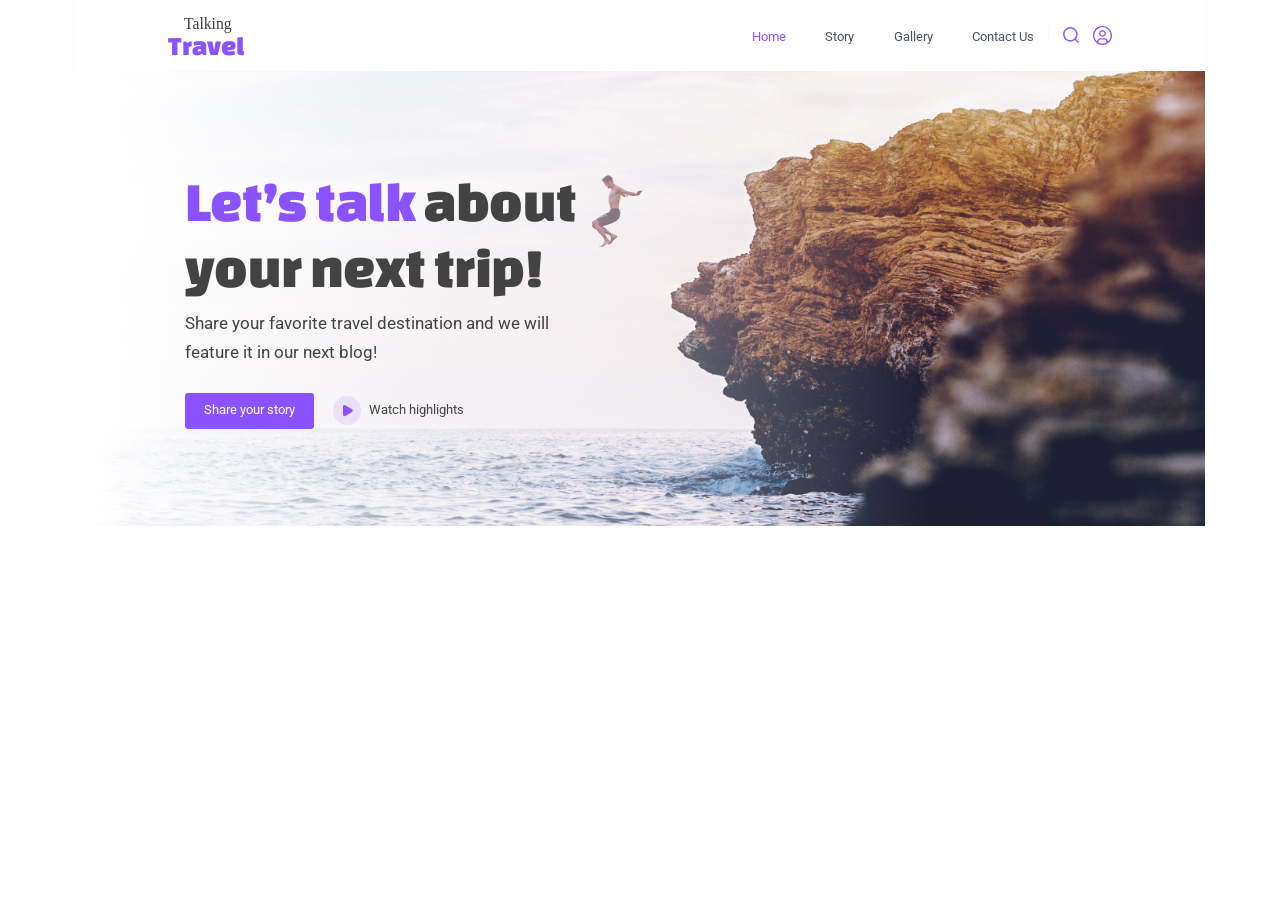
==== index.html @ 8ea0ce37 "Реализована секция hero" ====
<!doctype html>
<html lang="en">
  <head>
    <meta charset="UTF-8">
    <meta name="viewport" content="width=device-width, initial-scale=1.0">
    <title>Talking Travel</title>
    <link rel="stylesheet" href="css/style.css">
  </head>
  <body>
    <header class="site-header">
      <div class="site-header__inner">
        <a class="logo" href="index.html" aria-label="Talking Travel home">
          <span class="logo__script">Talking</span>
          <span class="logo__travel">Travel</span>
        </a>

        <div class="header-menu">
          <nav class="main-nav" aria-label="Main navigation">
            <ul class="main-nav__list">
              <li><a class="main-nav__link main-nav__link--active" href="index.html">Home</a></li>
              <li><a class="main-nav__link" href="#story">Story</a></li>
              <li><a class="main-nav__link" href="#gallery">Gallery</a></li>
              <li><a class="main-nav__link" href="#contact">Contact Us</a></li>
            </ul>
          </nav>

          <button class="menu-button" type="button" aria-label="Open navigation menu">
            <img src="assets/icons/hamburger.svg" alt="">
          </button>

          <span class="header-menu__divider" aria-hidden="true">
            <img src="assets/icons/divider.svg" alt="">
          </span>

          <button class="icon-button" type="button" aria-label="Search">
            <img src="assets/icons/search.svg" alt="">
          </button>

          <button class="icon-button icon-button--profile" type="button" aria-label="Open profile">
            <img src="assets/icons/profile.svg" alt="">
          </button>
        </div>
      </div>
    </header>

    <main>
      <section class="hero" aria-labelledby="hero-title">
        <div class="hero__background" aria-hidden="true">
          <img src="assets/hero-background.png" alt="">
        </div>

        <div class="hero__content">
          <div class="hero__texts">
            <h1 class="hero__title" id="hero-title">
              <span class="hero__title-accent">Let’s talk</span> about your next trip!
            </h1>
            <p class="hero__description">Share your favorite travel destination and we will feature it in our next blog!</p>
          </div>

          <div class="hero__actions">
            <a class="hero__primary-button" href="#story">Share your story</a>
            <a class="hero__video-link" href="#highlights">
              <span class="hero__play-icon">
                <img src="assets/icons/play.svg" alt="">
              </span>
              <span>Watch highlights</span>
            </a>
          </div>
        </div>
      </section>
    </main>
  </body>
</html>
---- css/style.css ----
@import url('https://fonts.googleapis.com/css2?family=Changa+One&family=Roboto:wght@400&display=swap');

* {
  box-sizing: border-box;
}

html {
  scroll-behavior: smooth;
}

body {
  min-width: 320px;
  margin: 0;
  color: #495367;
  background: #ffffff;
  font-family: 'Roboto', Arial, sans-serif;
}

button,
a {
  color: inherit;
}

button {
  padding: 0;
  border: 0;
  font: inherit;
  background: transparent;
  cursor: pointer;
}

.site-header {
  width: min(100%, 1130.5px);
  min-height: 70.66px;
  margin: 0 auto;
  padding: 10.3px 93.42px;
  background: #ffffff;
  box-shadow: 0 3.14px 6.28px rgba(0, 0, 0, 0.04);
}

.site-header__inner {
  display: flex;
  align-items: center;
  justify-content: space-between;
  width: 100%;
  min-height: 50.05px;
}

.logo {
  display: inline-flex;
  flex-direction: column;
  flex: 0 0 76.15px;
  width: 76.15px;
  height: 50.05px;
  color: #3e3e3e;
  text-align: center;
  text-decoration: none;
}

.logo__script {
  margin-left: 3.14px;
  font-family: 'Black Signature PERSONAL USE ONLY', 'Brush Script MT', cursive;
  font-size: 15.7px;
  line-height: 28.26px;
}

.logo__travel {
  margin-top: -6.48px;
  color: #8a53ff;
  font-family: 'Changa One', Arial, sans-serif;
  font-size: 26.69px;
  line-height: 28.26px;
}

.header-menu {
  display: flex;
  align-items: center;
  gap: 14.13px;
}

.main-nav__list {
  display: flex;
  align-items: center;
  justify-content: space-between;
  width: 281.84px;
  margin: 0;
  padding: 0;
  list-style: none;
}

.main-nav__link {
  color: #495367;
  font-size: 12.56px;
  line-height: 14.92px;
  text-decoration: none;
  transition: color 180ms ease;
}

.main-nav__link:hover,
.main-nav__link:focus-visible,
.main-nav__link--active {
  color: #8a53ff;
}

.header-menu__divider {
  display: inline-flex;
  align-items: center;
  justify-content: center;
  width: 1px;
  height: 18.53px;
}

.header-menu__divider img {
  display: block;
  width: 18.53px;
  height: 0.79px;
  transform: rotate(90deg);
}

.icon-button,
.menu-button {
  display: inline-flex;
  align-items: center;
  justify-content: center;
  flex: 0 0 auto;
}

.icon-button {
  width: 15.7px;
  height: 18.84px;
}

.icon-button img {
  display: block;
  width: 15.7px;
  height: 15.7px;
}

.icon-button--profile {
  width: 18.84px;
}

.icon-button--profile img {
  width: 18.84px;
  height: 18.84px;
}

.menu-button {
  display: none;
  width: 36.11px;
  height: 36.11px;
  border-radius: 3.14px;
}

.menu-button img {
  display: block;
  width: 15.56px;
  height: 9.42px;
}

.hero {
  position: relative;
  width: min(100%, 1130.5px);
  min-height: 455.34px;
  margin: 0 auto;
  overflow: hidden;
  color: #434343;
}

.hero__background {
  position: absolute;
  inset: 0;
}

.hero__background img {
  display: block;
  width: 100%;
  height: 100%;
  object-fit: cover;
}

.hero::after {
  position: absolute;
  inset: 0;
  z-index: 1;
  background: linear-gradient(90deg, #ffffff 0.916%, rgba(255, 255, 255, 0) 75.601%);
  content: '';
  pointer-events: none;
}

.hero__content {
  position: relative;
  z-index: 2;
  display: flex;
  flex-direction: column;
  justify-content: center;
  gap: 26.69px;
  width: 100%;
  min-height: 455.34px;
  max-width: 600.58px;
  padding: 31.4px 94.21px 31.4px 109.91px;
}

.hero__texts {
  display: flex;
  flex-direction: column;
  gap: 9.42px;
  width: 396.46px;
  max-width: 100%;
}

.hero__title {
  margin: 0;
  color: #434343;
  font-family: 'Changa One', Arial, sans-serif;
  font-size: 57.31px;
  font-weight: 400;
  line-height: 65.95px;
  letter-spacing: -0.57px;
}

.hero__title-accent {
  color: #8a53ff;
}

.hero__description {
  margin: 0;
  font-family: 'Roboto', Arial, sans-serif;
  font-size: 17.27px;
  line-height: 28.26px;
}

.hero__actions {
  display: flex;
  align-items: center;
  gap: 18.84px;
}

.hero__primary-button {
  display: inline-flex;
  align-items: center;
  justify-content: center;
  width: 129.67px;
  height: 36.11px;
  border-radius: 3.14px;
  color: #ffffff;
  background: #8a53ff;
  font-size: 12.56px;
  line-height: 14.92px;
  text-decoration: none;
  transition: background-color 180ms ease;
}

.hero__primary-button:hover,
.hero__primary-button:focus-visible {
  background: #7442e8;
}

.hero__video-link {
  display: inline-flex;
  align-items: center;
  gap: 7.85px;
  color: #434343;
  font-size: 12.56px;
  line-height: 28.26px;
  text-decoration: none;
  white-space: nowrap;
}

.hero__play-icon {
  display: inline-flex;
  align-items: center;
  justify-content: center;
  width: 28.26px;
  height: 28.26px;
  flex: 0 0 auto;
}

.hero__play-icon img {
  display: block;
  width: 28.26px;
  height: 28.26px;
}

@media (max-width: 768px) {
  .hero {
    min-height: 500px;
  }

  .hero__content {
    min-height: 500px;
    max-width: none;
    padding: 48px 20px;
  }

  .hero__texts {
    width: 100%;
  }

  .hero__title {
    font-size: 44px;
    line-height: 50px;
  }

  .hero__description {
    max-width: 440px;
    font-size: 16px;
    line-height: 24px;
  }

  .hero__background img {
    object-position: 64% center;
  }
}

@media (max-width: 360px) {
  .hero__content {
    padding-right: 16px;
    padding-left: 16px;
  }

  .hero__title {
    font-size: 40px;
    line-height: 46px;
  }

  .hero__actions {
    gap: 12px;
  }

  .hero__video-link {
    gap: 6px;
  }
}

@media (max-width: 768px) {
  .site-header {
    padding-right: 20px;
    padding-left: 20px;
  }

  .main-nav {
    display: none;
  }

  .menu-button {
    display: inline-flex;
  }
}

@media (max-width: 360px) {
  .site-header {
    padding-right: 16px;
    padding-left: 16px;
  }
}
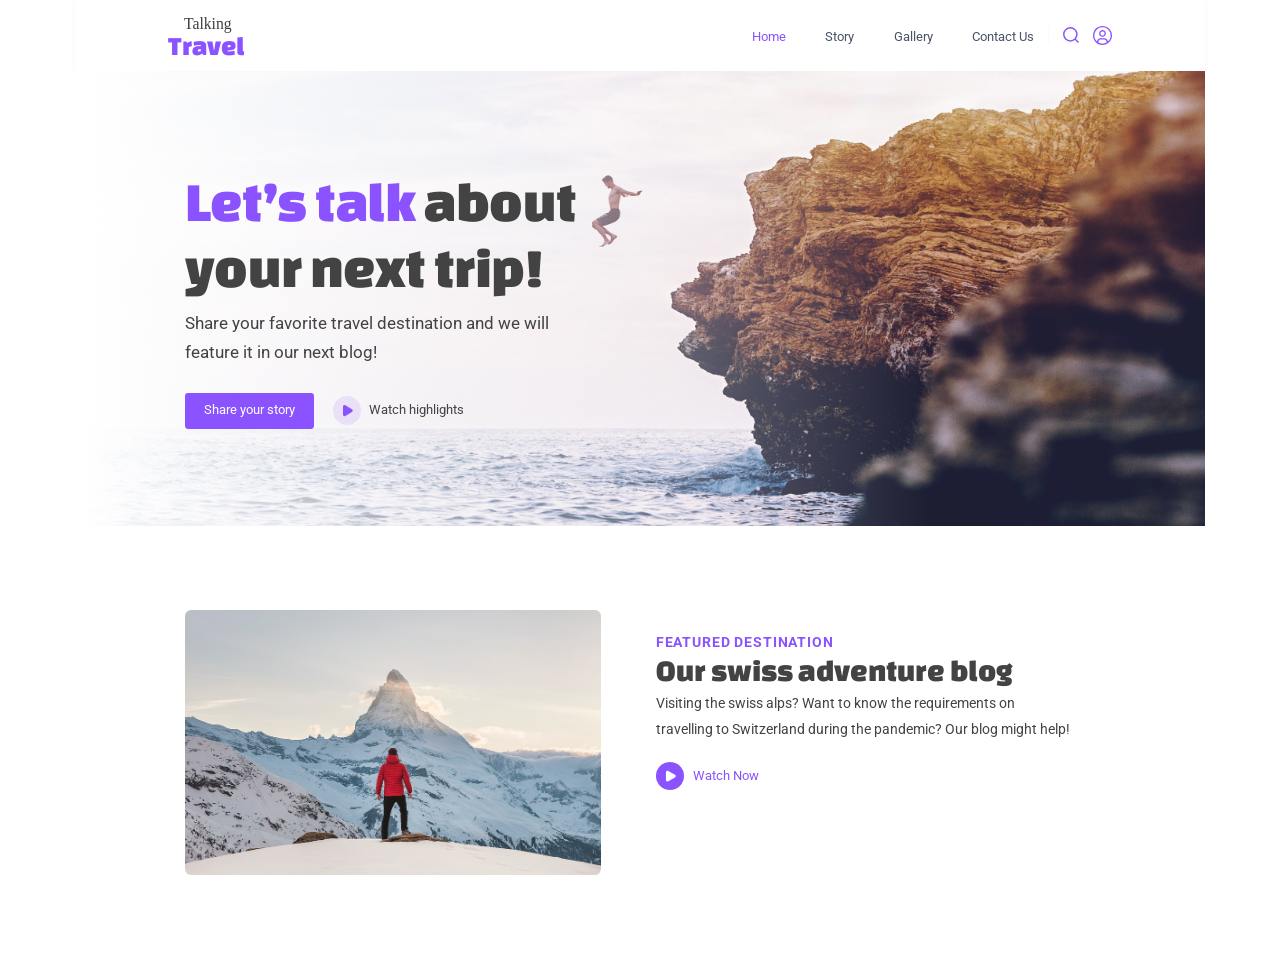
==== commit 229c97a9: "Сделана секция featured" ====
--- a/index.html
+++ b/index.html
@@ -68,6 +68,27 @@
           </div>
         </div>
       </section>
+
+      <section class="featured" id="story" aria-labelledby="featured-title">
+        <div class="featured__image-column">
+          <img class="featured__image" src="assets/featured-image.png" alt="Traveller standing in front of a snowy mountain">
+        </div>
+
+        <div class="featured__content">
+          <div class="featured__copy">
+            <p class="featured__eyebrow">Featured destination</p>
+            <h2 class="featured__title" id="featured-title">Our swiss adventure blog</h2>
+            <p class="featured__description">Visiting the swiss alps? Want to know the requirements on travelling to Switzerland during the pandemic? Our blog might help!</p>
+          </div>
+
+          <a class="featured__link" href="#highlights">
+            <span class="featured__play-icon">
+              <img src="assets/icons/featured-play.svg" alt="">
+            </span>
+            <span>Watch Now</span>
+          </a>
+        </div>
+      </section>
     </main>
   </body>
 </html>
--- a/css/style.css
+++ b/css/style.css
@@ -282,6 +282,100 @@
   height: 28.26px;
 }
 
+.featured {
+  display: flex;
+  align-items: flex-start;
+  width: min(100%, 1130.5px);
+  min-height: 433.36px;
+  margin: 0 auto;
+  padding: 84px 109.91px;
+  background: #ffffff;
+}
+
+.featured__image-column,
+.featured__content {
+  min-width: 0;
+  flex: 1 1 0;
+}
+
+.featured__image-column {
+  padding-right: 31.4px;
+}
+
+.featured__image {
+  display: block;
+  width: 100%;
+  height: 265.35px;
+  border-radius: 6.28px;
+  object-fit: cover;
+}
+
+.featured__content {
+  display: flex;
+  flex-direction: column;
+  align-items: flex-start;
+  gap: 18.84px;
+  padding: 23.55px;
+}
+
+.featured__copy {
+  display: flex;
+  flex-direction: column;
+  gap: 6.28px;
+  width: 100%;
+}
+
+.featured__eyebrow {
+  margin: 0;
+  color: #8a53ff;
+  font-size: 14.13px;
+  font-weight: 700;
+  line-height: 17px;
+  letter-spacing: 0.85px;
+  text-transform: uppercase;
+}
+
+.featured__title {
+  margin: 0;
+  color: #434343;
+  font-family: 'Changa One', Arial, sans-serif;
+  font-size: 30.62px;
+  font-weight: 400;
+  line-height: 28.26px;
+}
+
+.featured__description {
+  margin: 0;
+  color: #434343;
+  font-size: 14.13px;
+  line-height: 25.91px;
+}
+
+.featured__link {
+  display: inline-flex;
+  align-items: center;
+  gap: 9.42px;
+  color: #8a53ff;
+  font-size: 12.56px;
+  line-height: 28.26px;
+  text-decoration: none;
+}
+
+.featured__play-icon {
+  display: inline-flex;
+  align-items: center;
+  justify-content: center;
+  width: 28.26px;
+  height: 28.26px;
+  flex: 0 0 auto;
+}
+
+.featured__play-icon img {
+  display: block;
+  width: 28.26px;
+  height: 28.26px;
+}
+
 @media (max-width: 768px) {
   .hero {
     min-height: 500px;
@@ -311,6 +405,26 @@
   .hero__background img {
     object-position: 64% center;
   }
+
+  .featured {
+    display: block;
+    min-height: 0;
+    padding: 56px 20px 64px;
+  }
+
+  .featured__image-column {
+    padding-right: 0;
+  }
+
+  .featured__image {
+    height: auto;
+    aspect-ratio: 1.6;
+  }
+
+  .featured__content {
+    gap: 18.84px;
+    padding: 24px 0 0;
+  }
 }
 
 @media (max-width: 360px) {
@@ -331,6 +445,11 @@
   .hero__video-link {
     gap: 6px;
   }
+
+  .featured {
+    padding-right: 16px;
+    padding-left: 16px;
+  }
 }
 
 @media (max-width: 768px) {
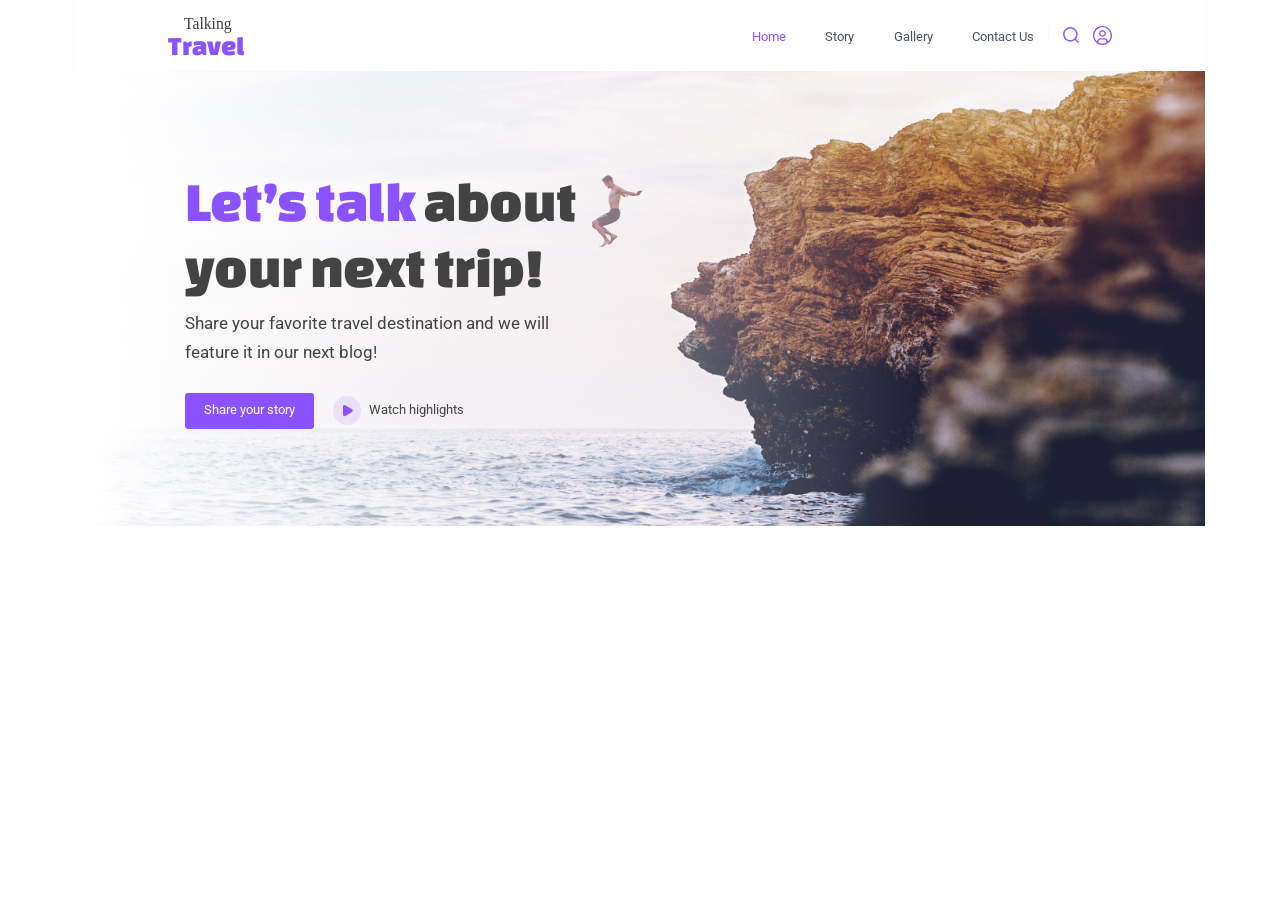
==== commit 8f1c82fa: "commit" ====
--- a/index.html
+++ b/index.html
@@ -68,27 +68,6 @@
           </div>
         </div>
       </section>
-
-      <section class="featured" id="story" aria-labelledby="featured-title">
-        <div class="featured__image-column">
-          <img class="featured__image" src="assets/featured-image.png" alt="Traveller standing in front of a snowy mountain">
-        </div>
-
-        <div class="featured__content">
-          <div class="featured__copy">
-            <p class="featured__eyebrow">Featured destination</p>
-            <h2 class="featured__title" id="featured-title">Our swiss adventure blog</h2>
-            <p class="featured__description">Visiting the swiss alps? Want to know the requirements on travelling to Switzerland during the pandemic? Our blog might help!</p>
-          </div>
-
-          <a class="featured__link" href="#highlights">
-            <span class="featured__play-icon">
-              <img src="assets/icons/featured-play.svg" alt="">
-            </span>
-            <span>Watch Now</span>
-          </a>
-        </div>
-      </section>
     </main>
   </body>
-</html>
+</html>
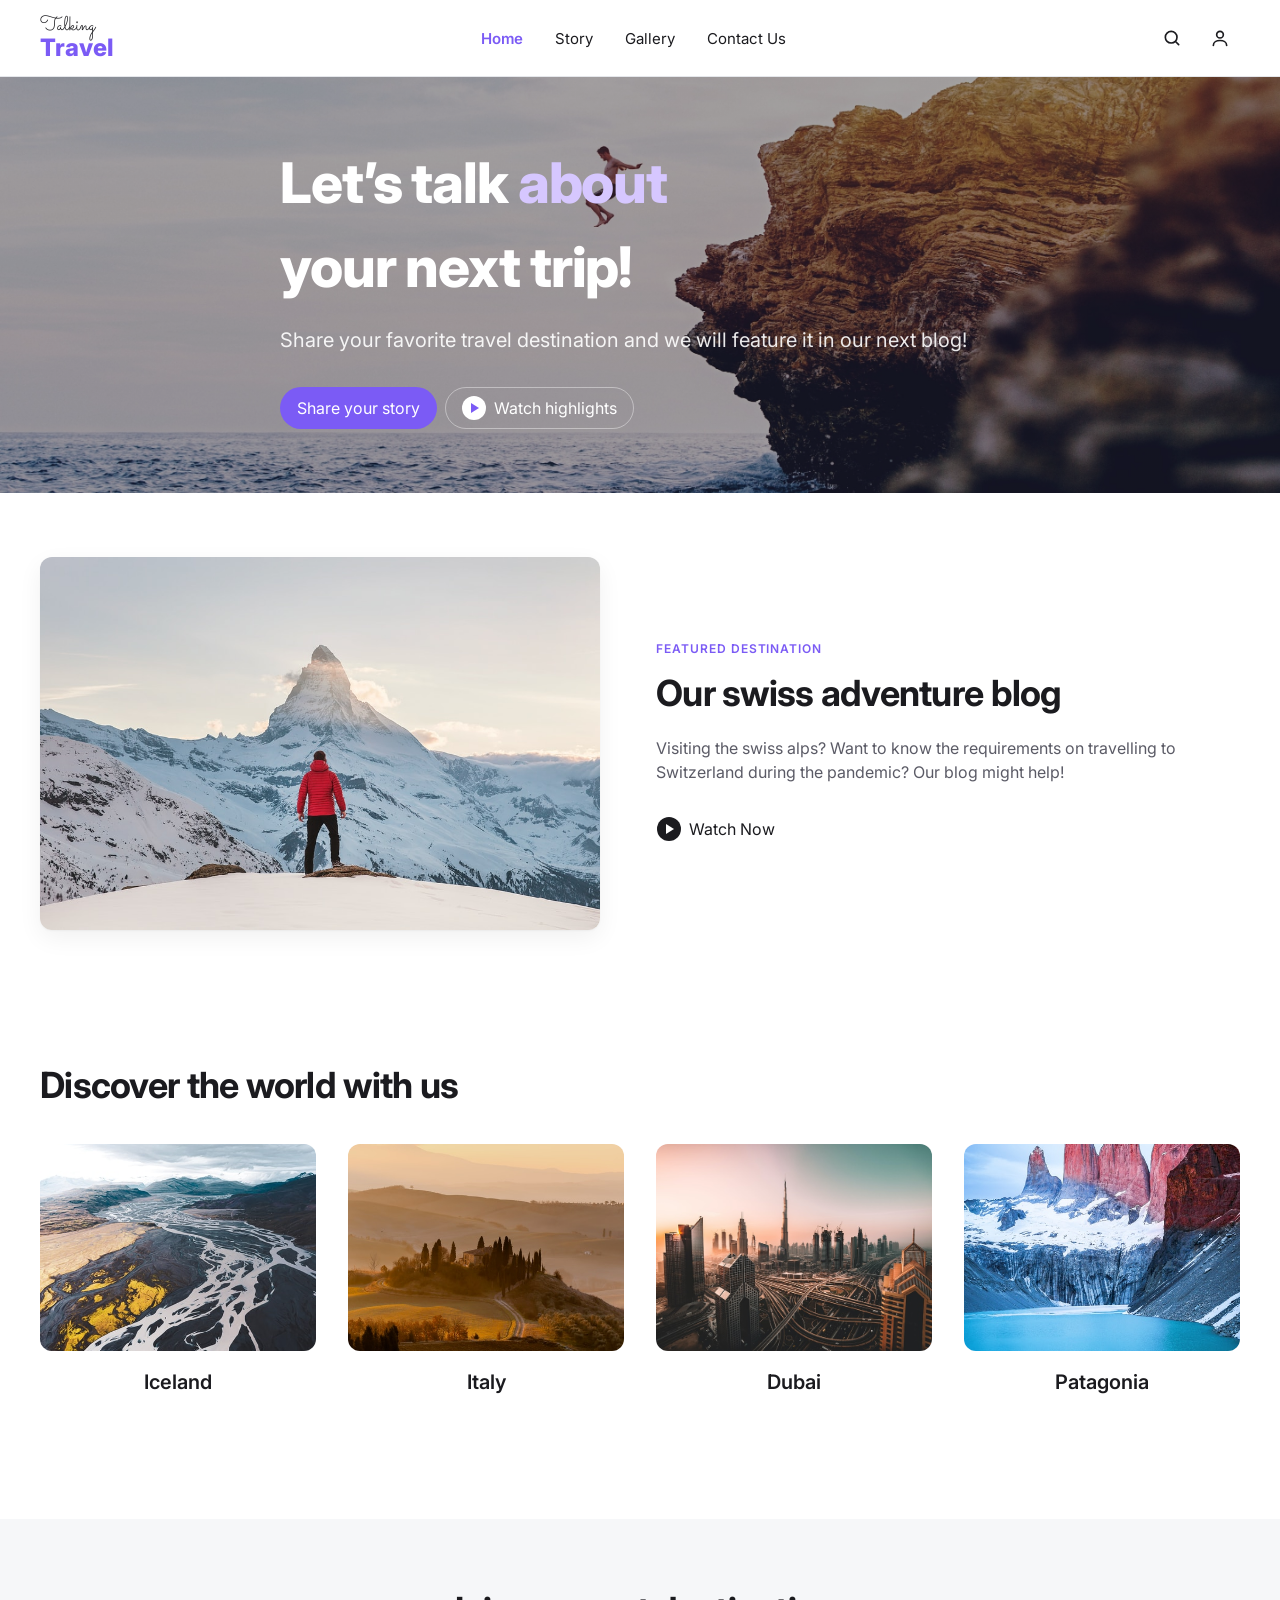
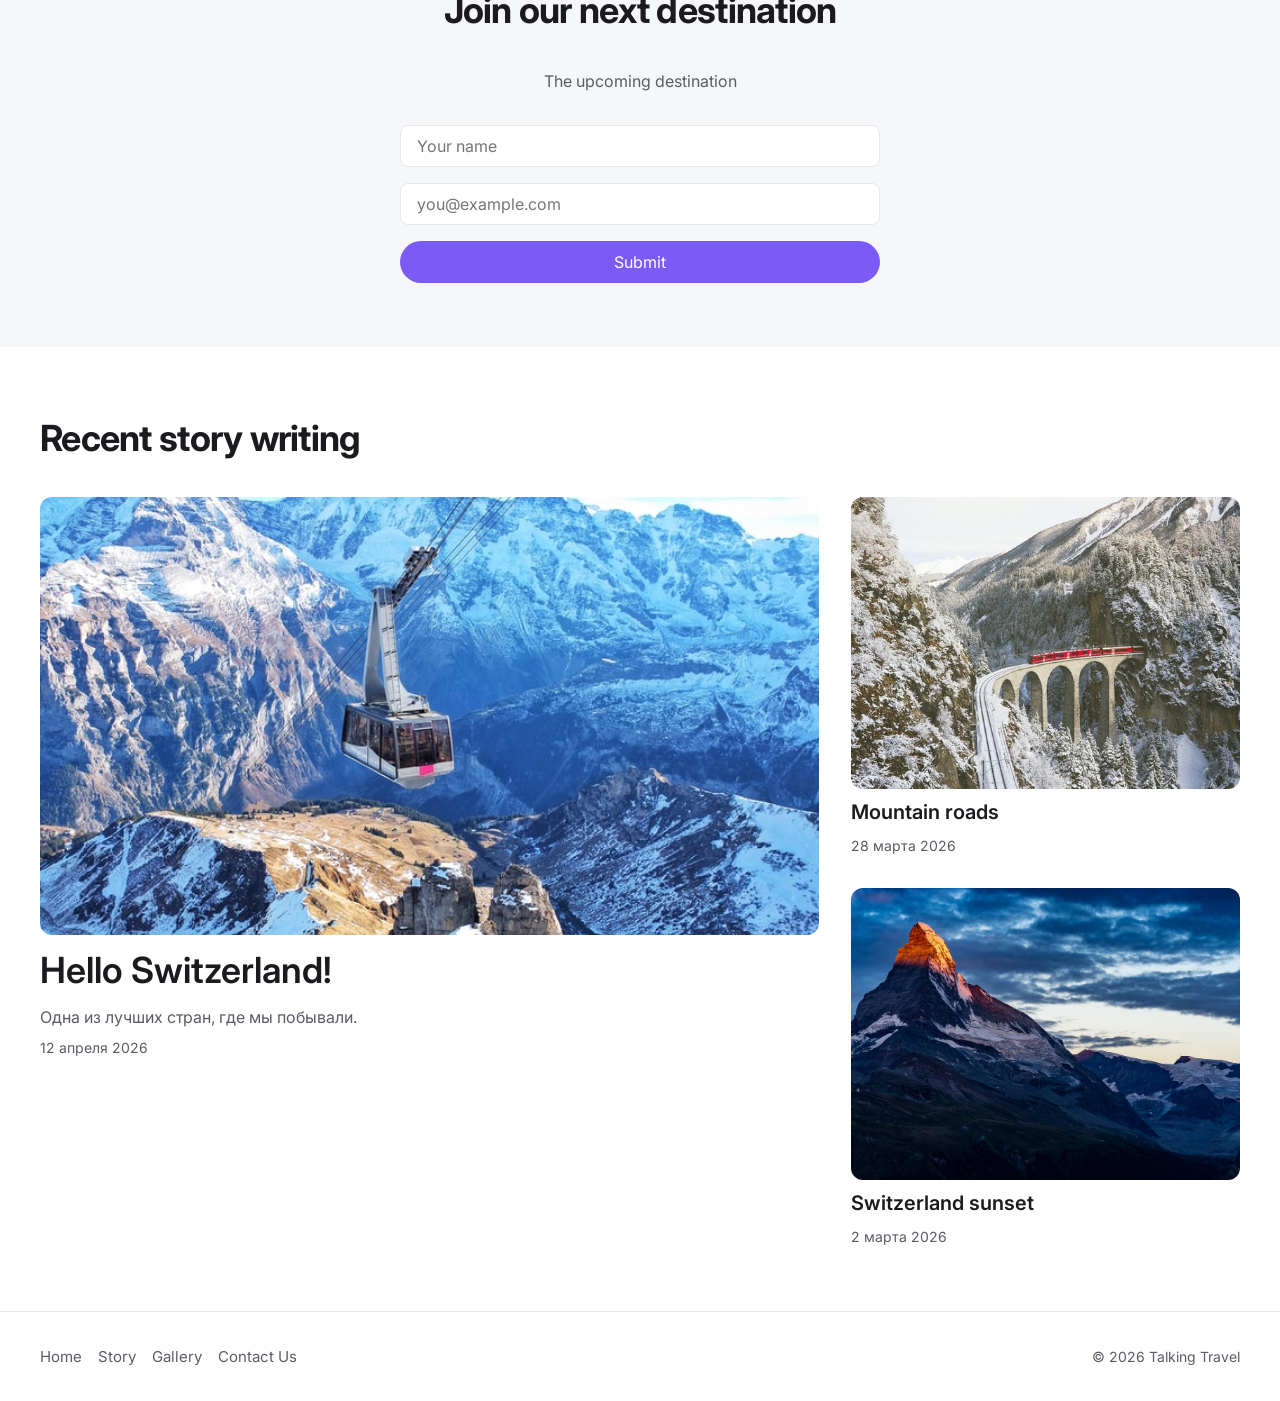
==== commit 144e3fc3: "add via guapso dkao'sd j" ====
--- a/index.html
+++ b/index.html
@@ -1,73 +1,185 @@
-<!doctype html>
-<html lang="en">
-  <head>
-    <meta charset="UTF-8">
-    <meta name="viewport" content="width=device-width, initial-scale=1.0">
-    <title>Talking Travel</title>
-    <link rel="stylesheet" href="css/style.css">
-  </head>
-  <body>
-    <header class="site-header">
-      <div class="site-header__inner">
-        <a class="logo" href="index.html" aria-label="Talking Travel home">
-          <span class="logo__script">Talking</span>
-          <span class="logo__travel">Travel</span>
-        </a>
+<!DOCTYPE html>
+<html lang="ru">
+<head>
+  <meta charset="UTF-8">
+  <meta name="viewport" content="width=device-width, initial-scale=1">
+  <title>Talking Travel — сообщество путешественников</title>
+  <link rel="preconnect" href="https://fonts.googleapis.com">
+  <link rel="preconnect" href="https://fonts.gstatic.com" crossorigin>
+  <link href="https://fonts.googleapis.com/css2?family=Inter:wght@400;600;700;800&family=Sacramento&display=swap" rel="stylesheet">
+  <link rel="stylesheet" href="./css/style.css">
+</head>
+<body>
+  <header class="site-header">
+    <div class="container site-header__inner">
+      <a class="logo" href="./index.html">
+        <span class="logo__script">Talking</span>
+        <span class="logo__bold">Travel</span>
+      </a>
 
-        <div class="header-menu">
-          <nav class="main-nav" aria-label="Main navigation">
-            <ul class="main-nav__list">
-              <li><a class="main-nav__link main-nav__link--active" href="index.html">Home</a></li>
-              <li><a class="main-nav__link" href="#story">Story</a></li>
-              <li><a class="main-nav__link" href="#gallery">Gallery</a></li>
-              <li><a class="main-nav__link" href="#contact">Contact Us</a></li>
-            </ul>
-          </nav>
+      <nav class="site-nav" aria-label="Основная навигация">
+        <ul class="site-nav__list">
+          <li><a class="site-nav__link" href="./index.html" aria-current="page">Home</a></li>
+          <li><a class="site-nav__link" href="#story">Story</a></li>
+          <li><a class="site-nav__link" href="#gallery">Gallery</a></li>
+          <li><a class="site-nav__link" href="#contact">Contact Us</a></li>
+        </ul>
+      </nav>
 
-          <button class="menu-button" type="button" aria-label="Open navigation menu">
-            <img src="assets/icons/hamburger.svg" alt="">
-          </button>
+      <div class="site-header__actions">
+        <button class="icon-button" type="button" aria-label="Поиск">
+          <svg width="20" height="20" viewBox="0 0 24 24" fill="none" aria-hidden="true">
+            <circle cx="11" cy="11" r="7" stroke="currentColor" stroke-width="2"/>
+            <path d="M20 20l-3.5-3.5" stroke="currentColor" stroke-width="2" stroke-linecap="round"/>
+          </svg>
+        </button>
+        <button class="icon-button" type="button" aria-label="Профиль">
+          <svg width="20" height="20" viewBox="0 0 24 24" fill="none" aria-hidden="true">
+            <circle cx="12" cy="8" r="4" stroke="currentColor" stroke-width="2"/>
+            <path d="M4 21c0-4 4-6 8-6s8 2 8 6" stroke="currentColor" stroke-width="2" stroke-linecap="round"/>
+          </svg>
+        </button>
+      </div>
+    </div>
+  </header>
 
-          <span class="header-menu__divider" aria-hidden="true">
-            <img src="assets/icons/divider.svg" alt="">
-          </span>
-
-          <button class="icon-button" type="button" aria-label="Search">
-            <img src="assets/icons/search.svg" alt="">
-          </button>
-
-          <button class="icon-button icon-button--profile" type="button" aria-label="Open profile">
-            <img src="assets/icons/profile.svg" alt="">
-          </button>
+  <main id="main">
+    <!-- HERO -->
+    <section class="hero" aria-labelledby="hero-title">
+      <div class="container hero__inner">
+        <h1 id="hero-title" class="hero__title">
+          Let’s talk <span class="accent">about</span><br>your next trip!
+        </h1>
+        <p class="hero__text">
+          Share your favorite travel destination and we will feature it in our next blog!
+        </p>
+        <div class="hero__actions">
+          <a class="button button--primary" href="#join">Share your story</a>
+          <a class="button button--ghost" href="#featured">
+            <span class="icon-play" aria-hidden="true"></span>
+            Watch highlights
+          </a>
         </div>
       </div>
-    </header>
+    </section>
 
-    <main>
-      <section class="hero" aria-labelledby="hero-title">
-        <div class="hero__background" aria-hidden="true">
-          <img src="assets/hero-background.png" alt="">
+    <!-- FEATURED -->
+    <section class="featured" id="featured" aria-labelledby="featured-title">
+      <div class="container featured__inner">
+        <img class="featured__image" src="./img/swiss.jpg" alt="Путешественник на фоне Маттерхорна" width="560" height="400" loading="lazy">
+        <div class="featured__content">
+          <p class="eyebrow">Featured Destination</p>
+          <h2 id="featured-title">Our swiss adventure blog</h2>
+          <p class="featured__text">
+            Visiting the swiss alps? Want to know the requirements on travelling to
+            Switzerland during the pandemic? Our blog might help!
+          </p>
+          <a class="button button--link" href="./blog.html">
+            <span class="icon-play" aria-hidden="true"></span>
+            Watch Now
+          </a>
         </div>
+      </div>
+    </section>
 
-        <div class="hero__content">
-          <div class="hero__texts">
-            <h1 class="hero__title" id="hero-title">
-              <span class="hero__title-accent">Let’s talk</span> about your next trip!
-            </h1>
-            <p class="hero__description">Share your favorite travel destination and we will feature it in our next blog!</p>
-          </div>
+    <!-- DESTINATIONS -->
+    <section class="destinations" id="gallery" aria-labelledby="destinations-title">
+      <div class="container">
+        <h2 id="destinations-title" class="section-title">Discover the world with us</h2>
+        <ul class="destination-grid">
+          <li>
+            <article class="destination-card">
+              <img src="./img/iceland.jpg" alt="Пейзаж Исландии" width="320" height="240" loading="lazy">
+              <h3 class="destination-card__title">Iceland</h3>
+              <a class="button button--ghost" href="./blog.html#iceland">Discover</a>
+            </article>
+          </li>
+          <li>
+            <article class="destination-card">
+              <img src="./img/italy.jpg" alt="Улочка в Италии" width="320" height="240" loading="lazy">
+              <h3 class="destination-card__title">Italy</h3>
+              <a class="button button--ghost" href="./blog.html#italy">Discover</a>
+            </article>
+          </li>
+          <li>
+            <article class="destination-card">
+              <img src="./img/dubai.jpg" alt="Скайлайн Дубая" width="320" height="240" loading="lazy">
+              <h3 class="destination-card__title">Dubai</h3>
+              <a class="button button--ghost" href="./blog.html#dubai">Discover</a>
+            </article>
+          </li>
+          <li>
+            <article class="destination-card">
+              <img src="./img/patagonia.jpg" alt="Горы Патагонии" width="320" height="240" loading="lazy">
+              <h3 class="destination-card__title">Patagonia</h3>
+              <a class="button button--ghost" href="./blog.html#patagonia">Discover</a>
+            </article>
+          </li>
+        </ul>
+      </div>
+    </section>
 
-          <div class="hero__actions">
-            <a class="hero__primary-button" href="#story">Share your story</a>
-            <a class="hero__video-link" href="#highlights">
-              <span class="hero__play-icon">
-                <img src="assets/icons/play.svg" alt="">
-              </span>
-              <span>Watch highlights</span>
-            </a>
-          </div>
-        </div>
-      </section>
-    </main>
-  </body>
+    <!-- JOIN FORM -->
+    <section class="join-form" id="join" aria-labelledby="join-title">
+      <div class="container join-form__inner">
+        <h2 id="join-title" class="section-title">Join our next destination</h2>
+        <p class="join-form__subtitle">The upcoming destination</p>
+        <form class="join-form__form" action="#" method="post">
+          <label class="visually-hidden" for="join-name">Имя</label>
+          <input id="join-name" name="name" type="text" placeholder="Your name" required>
+
+          <label class="visually-hidden" for="join-email">Email</label>
+          <input id="join-email" name="email" type="email" placeholder="you@example.com" required>
+
+          <button class="button button--primary" type="submit">Submit</button>
+        </form>
+      </div>
+    </section>
+
+    <!-- RECENT STORY -->
+    <section class="recent" id="story" aria-labelledby="recent-title">
+      <div class="container">
+        <h2 id="recent-title" class="section-title">Recent story writing</h2>
+        <ul class="recent-grid">
+          <li class="recent-grid__large">
+            <article class="story-card story-card--large">
+              <img src="./img/story-1.jpg" alt="Горный пейзаж" width="640" height="360" loading="lazy">
+              <h3 class="story-card__title">Hello Switzerland!</h3>
+              <p class="story-card__excerpt">Одна из лучших стран, где мы побывали.</p>
+              <time class="story-card__date" datetime="2026-04-12">12 апреля 2026</time>
+            </article>
+          </li>
+          <li>
+            <article class="story-card">
+              <img src="./img/story-2.jpg" alt="Дорога в горах" width="320" height="240" loading="lazy">
+              <h3 class="story-card__title">Mountain roads</h3>
+              <time class="story-card__date" datetime="2026-03-28">28 марта 2026</time>
+            </article>
+          </li>
+          <li>
+            <article class="story-card">
+              <img src="./img/story-3.jpg" alt="Закат в горах" width="320" height="240" loading="lazy">
+              <h3 class="story-card__title">Switzerland sunset</h3>
+              <time class="story-card__date" datetime="2026-03-02">2 марта 2026</time>
+            </article>
+          </li>
+        </ul>
+      </div>
+    </section>
+  </main>
+
+  <footer class="site-footer" id="contact">
+    <div class="container site-footer__inner">
+      <nav aria-label="Навигация в подвале">
+        <ul class="site-footer__list">
+          <li><a href="./index.html">Home</a></li>
+          <li><a href="#story">Story</a></li>
+          <li><a href="#gallery">Gallery</a></li>
+          <li><a href="#contact">Contact Us</a></li>
+        </ul>
+      </nav>
+      <p class="site-footer__copy">© 2026 Talking Travel</p>
+    </div>
+  </footer>
+</body>
 </html>
--- a/css/style.css
+++ b/css/style.css
@@ -1,475 +1,550 @@
-@import url('https://fonts.googleapis.com/css2?family=Changa+One&family=Roboto:wght@400&display=swap');
-
-* {
-  box-sizing: border-box;
-}
-
-html {
-  scroll-behavior: smooth;
-}
-
+/* ===== Токены ===== */
+:root {
+  --color-text: #1b1b1f;
+  --color-muted: #5b5b66;
+  --color-accent: #7B5BF5;
+  --color-accent-hover: #6344E0;
+  --color-surface: #ffffff;
+  --color-surface-2: #f6f7f9;
+  --color-border: #e5e7eb;
+
+  --font-body: "Inter", system-ui, -apple-system, sans-serif;
+  --font-script: "Sacramento", cursive;
+
+  --step-0: 1rem;
+  --step-1: 1.25rem;
+  --step-2: clamp(1.5rem, 1rem + 2vw, 2.25rem);
+  --step-3: clamp(2rem, 1.2rem + 3vw, 3.5rem);
+
+  --space-2: 0.5rem;
+  --space-4: 1rem;
+  --space-8: 2rem;
+  --space-16: 4rem;
+
+  --radius-m: 12px;
+  --radius-s: 8px;
+  --radius-pill: 999px;
+  --shadow-m: 0 1px 2px rgba(0,0,0,.04), 0 8px 24px rgba(0,0,0,.06);
+
+  --container: 1200px;
+}
+
+/* ===== База ===== */
+*, *::before, *::after { box-sizing: border-box; }
+html { -webkit-text-size-adjust: 100%; scroll-behavior: smooth; }
 body {
-  min-width: 320px;
   margin: 0;
-  color: #495367;
-  background: #ffffff;
-  font-family: 'Roboto', Arial, sans-serif;
-}
-
-button,
-a {
-  color: inherit;
-}
-
-button {
-  padding: 0;
-  border: 0;
-  font: inherit;
-  background: transparent;
-  cursor: pointer;
-}
-
+  font-family: var(--font-body);
+  font-size: var(--step-0);
+  line-height: 1.5;
+  color: var(--color-text);
+  background: var(--color-surface);
+}
+img { display: block; max-width: 100%; height: auto; }
+a { color: inherit; }
+button, input { font: inherit; }
+
+:focus-visible {
+  outline: 2px solid var(--color-accent);
+  outline-offset: 2px;
+}
+
+.container {
+  width: min(100% - 2 * var(--space-4), var(--container));
+  margin-inline: auto;
+}
+
+.visually-hidden {
+  position: absolute;
+  width: 1px; height: 1px;
+  margin: -1px; padding: 0;
+  overflow: hidden;
+  clip-path: inset(50%);
+  white-space: nowrap;
+}
+
+.section-title {
+  font-size: var(--step-2);
+  margin: 0 0 var(--space-8);
+  letter-spacing: -0.02em;
+}
+
+.eyebrow {
+  text-transform: uppercase;
+  letter-spacing: 0.08em;
+  font-size: 0.75rem;
+  font-weight: 600;
+  color: var(--color-accent);
+  margin: 0 0 var(--space-2);
+}
+
+.accent { color: var(--color-accent); }
+
+/* ===== Шапка ===== */
 .site-header {
-  width: min(100%, 1130.5px);
-  min-height: 70.66px;
-  margin: 0 auto;
-  padding: 10.3px 93.42px;
-  background: #ffffff;
-  box-shadow: 0 3.14px 6.28px rgba(0, 0, 0, 0.04);
-}
-
+  background: var(--color-surface);
+  border-bottom: 1px solid var(--color-border);
+  position: sticky;
+  top: 0;
+  z-index: 10;
+}
 .site-header__inner {
   display: flex;
   align-items: center;
   justify-content: space-between;
-  width: 100%;
-  min-height: 50.05px;
+  gap: var(--space-4);
+  padding-block: var(--space-4);
 }
 
 .logo {
+  text-decoration: none;
+  line-height: 1;
   display: inline-flex;
   flex-direction: column;
-  flex: 0 0 76.15px;
-  width: 76.15px;
-  height: 50.05px;
-  color: #3e3e3e;
-  text-align: center;
+}
+.logo__script {
+  font-family: var(--font-script);
+  font-size: 1.25rem;
+  color: var(--color-text);
+  line-height: 1;
+}
+.logo__bold {
+  font-size: 1.5rem;
+  font-weight: 800;
+  color: var(--color-accent);
+  line-height: 1;
+}
+
+.site-nav__list {
+  display: flex;
+  gap: var(--space-8);
+  margin: 0; padding: 0;
+  list-style: none;
+}
+.site-nav__link {
   text-decoration: none;
-}
-
-.logo__script {
-  margin-left: 3.14px;
-  font-family: 'Black Signature PERSONAL USE ONLY', 'Brush Script MT', cursive;
-  font-size: 15.7px;
-  line-height: 28.26px;
-}
-
-.logo__travel {
-  margin-top: -6.48px;
-  color: #8a53ff;
-  font-family: 'Changa One', Arial, sans-serif;
-  font-size: 26.69px;
-  line-height: 28.26px;
-}
-
-.header-menu {
-  display: flex;
-  align-items: center;
-  gap: 14.13px;
-}
-
-.main-nav__list {
-  display: flex;
-  align-items: center;
-  justify-content: space-between;
-  width: 281.84px;
-  margin: 0;
-  padding: 0;
-  list-style: none;
-}
-
-.main-nav__link {
-  color: #495367;
-  font-size: 12.56px;
-  line-height: 14.92px;
-  text-decoration: none;
-  transition: color 180ms ease;
-}
-
-.main-nav__link:hover,
-.main-nav__link:focus-visible,
-.main-nav__link--active {
-  color: #8a53ff;
-}
-
-.header-menu__divider {
+  color: var(--color-text);
+  font-size: 0.9375rem;
+}
+.site-nav__link:hover { color: var(--color-accent); }
+.site-nav__link[aria-current="page"] {
+  color: var(--color-accent);
+  font-weight: 600;
+}
+
+.site-header__actions {
+  display: flex;
+  gap: var(--space-2);
+}
+.icon-button {
   display: inline-flex;
   align-items: center;
   justify-content: center;
-  width: 1px;
-  height: 18.53px;
-}
-
-.header-menu__divider img {
-  display: block;
-  width: 18.53px;
-  height: 0.79px;
-  transform: rotate(90deg);
-}
-
-.icon-button,
-.menu-button {
+  width: 40px;
+  height: 40px;
+  border: none;
+  background: transparent;
+  border-radius: var(--radius-pill);
+  color: var(--color-text);
+  cursor: pointer;
+  transition: background-color .15s ease, color .15s ease;
+}
+.icon-button:hover {
+  background: var(--color-surface-2);
+  color: var(--color-accent);
+}
+
+/* ===== Hero ===== */
+.hero {
+  background-image:
+    linear-gradient(rgba(0,0,0,0.35), rgba(0,0,0,0.35)),
+    url("../img/hero.jpg");
+  background-size: cover;
+  background-position: center;
+  color: #fff;
+}
+.hero__inner {
+  padding-block: var(--space-16);
+  max-width: 720px;
+}
+.hero__title {
+  font-size: var(--step-3);
+  font-weight: 800;
+  letter-spacing: -0.02em;
+  margin: 0 0 var(--space-4);
+  text-wrap: balance;
+}
+.hero__title .accent { color: #d6c7ff; }
+.hero__text {
+  font-size: var(--step-1);
+  margin: 0 0 var(--space-8);
+  max-width: 55ch;
+  color: rgba(255,255,255,0.9);
+}
+.hero__actions {
+  display: flex;
+  flex-wrap: wrap;
+  gap: var(--space-2);
+}
+
+/* Кнопки */
+.button {
   display: inline-flex;
   align-items: center;
+  gap: var(--space-2);
+  padding: var(--space-2) var(--space-4);
+  border-radius: var(--radius-pill);
+  border: 1px solid transparent;
+  text-decoration: none;
+  cursor: pointer;
+  transition: background-color .15s ease, color .15s ease, border-color .15s ease;
+}
+.button--primary {
+  background: var(--color-accent);
+  color: #fff;
+}
+.button--primary:hover { background: var(--color-accent-hover); }
+.button--ghost {
+  background: transparent;
+  color: #fff;
+  border-color: rgba(255,255,255,0.4);
+}
+.button--ghost:hover { border-color: #fff; }
+.button--link {
+  background: transparent;
+  color: var(--color-text);
+  padding: 0;
+}
+.button--link:hover { color: var(--color-accent); }
+.button:active { transform: translateY(1px); }
+
+/* Иконка play */
+.icon-play {
+  display: inline-block;
+  width: 24px;
+  height: 24px;
+  border-radius: 50%;
+  background: currentColor;
+  position: relative;
+  flex-shrink: 0;
+}
+.icon-play::after {
+  content: "";
+  position: absolute;
+  top: 50%; left: 55%;
+  transform: translate(-50%, -50%);
+  border-style: solid;
+  border-width: 5px 0 5px 8px;
+  border-color: transparent transparent transparent var(--color-surface);
+}
+.button--ghost .icon-play { background: #fff; }
+.button--ghost .icon-play::after { border-left-color: var(--color-accent); }
+
+/* ===== Featured ===== */
+.featured { padding-block: var(--space-16); }
+.featured__inner {
+  display: grid;
+  gap: var(--space-8);
+}
+.featured__image {
+  border-radius: var(--radius-m);
+  box-shadow: var(--shadow-m);
+}
+.featured h2 {
+  font-size: var(--step-2);
+  margin: 0 0 var(--space-4);
+  letter-spacing: -0.02em;
+}
+.featured__text {
+  margin: 0 0 var(--space-8);
+  max-width: 55ch;
+  color: var(--color-muted);
+}
+
+/* ===== Destinations ===== */
+.destinations { padding-block: var(--space-16); }
+.destination-grid {
+  display: grid;
+  gap: var(--space-8);
+  grid-template-columns: repeat(auto-fit, minmax(220px, 1fr));
+  margin: 0; padding: 0;
+  list-style: none;
+}
+.destination-card {
+  display: flex;
+  flex-direction: column;
+  gap: var(--space-4);
+  text-align: center;
+}
+.destination-card img {
+  border-radius: var(--radius-m);
+  aspect-ratio: 4 / 3;
+  object-fit: cover;
+  width: 100%;
+}
+.destination-card__title {
+  margin: 0;
+  font-size: var(--step-1);
+  font-weight: 600;
+}
+
+/* ===== Join form ===== */
+.join-form {
+  background: var(--color-surface-2);
+  padding-block: var(--space-16);
+}
+.join-form__inner {
+  max-width: 480px;
+  margin-inline: auto;
+  text-align: center;
+}
+.join-form__subtitle {
+  color: var(--color-muted);
+  margin: 0 0 var(--space-8);
+}
+.join-form__form {
+  display: grid;
+  gap: var(--space-4);
+  text-align: left;
+}
+.join-form__form input {
+  width: 100%;
+  padding: var(--space-2) var(--space-4);
+  border: 1px solid var(--color-border);
+  border-radius: var(--radius-s);
+  background: var(--color-surface);
+}
+.join-form__form input:focus {
+  border-color: var(--color-accent);
+  outline: none;
+  box-shadow: 0 0 0 3px rgba(123, 91, 245, 0.15);
+}
+.join-form__form .button {
   justify-content: center;
-  flex: 0 0 auto;
-}
-
-.icon-button {
-  width: 15.7px;
-  height: 18.84px;
-}
-
-.icon-button img {
-  display: block;
-  width: 15.7px;
-  height: 15.7px;
-}
-
-.icon-button--profile {
-  width: 18.84px;
-}
-
-.icon-button--profile img {
-  width: 18.84px;
-  height: 18.84px;
-}
-
-.menu-button {
-  display: none;
-  width: 36.11px;
-  height: 36.11px;
-  border-radius: 3.14px;
-}
-
-.menu-button img {
-  display: block;
-  width: 15.56px;
-  height: 9.42px;
-}
-
-.hero {
-  position: relative;
-  width: min(100%, 1130.5px);
-  min-height: 455.34px;
-  margin: 0 auto;
-  overflow: hidden;
-  color: #434343;
-}
-
-.hero__background {
-  position: absolute;
-  inset: 0;
-}
-
-.hero__background img {
-  display: block;
+}
+
+/* ===== Recent story ===== */
+.recent { padding-block: var(--space-16); }
+.recent-grid {
+  display: grid;
+  gap: var(--space-8);
+  grid-template-columns: 1fr;
+  margin: 0; padding: 0;
+  list-style: none;
+}
+.story-card {
+  display: flex;
+  flex-direction: column;
+  gap: var(--space-2);
+}
+.story-card img {
+  border-radius: var(--radius-m);
+  aspect-ratio: 4 / 3;
+  object-fit: cover;
   width: 100%;
-  height: 100%;
+}
+.story-card--large img { aspect-ratio: 16 / 9; }
+.story-card__title {
+  margin: 0;
+  font-size: var(--step-1);
+  font-weight: 600;
+}
+.story-card--large .story-card__title { font-size: var(--step-2); }
+.story-card__excerpt {
+  margin: 0;
+  color: var(--color-muted);
+}
+.story-card__date {
+  color: var(--color-muted);
+  font-size: 0.875rem;
+}
+
+/* ===== Подвал ===== */
+.site-footer {
+  background: var(--color-surface);
+  border-top: 1px solid var(--color-border);
+  padding-block: var(--space-8);
+}
+.site-footer__inner {
+  display: flex;
+  flex-direction: column;
+  gap: var(--space-4);
+  align-items: flex-start;
+}
+.site-footer__list {
+  display: flex;
+  flex-wrap: wrap;
+  gap: var(--space-4);
+  list-style: none;
+  padding: 0; margin: 0;
+}
+.site-footer__list a {
+  text-decoration: none;
+  color: var(--color-muted);
+  font-size: 0.9375rem;
+}
+.site-footer__list a:hover { color: var(--color-accent); }
+.site-footer__copy {
+  color: var(--color-muted);
+  margin: 0;
+  font-size: 0.875rem;
+}
+
+/* ===== Blog article ===== */
+.article { padding-block: var(--space-16); }
+.article__container {
+  max-width: 720px;
+}
+.article__header {
+  margin-bottom: var(--space-16);
+}
+.article__title {
+  font-size: var(--step-3);
+  font-weight: 800;
+  letter-spacing: -0.02em;
+  margin: 0 0 var(--space-4);
+}
+.article__meta {
+  display: flex;
+  gap: var(--space-4);
+  color: var(--color-muted);
+  font-size: 0.9375rem;
+  margin-bottom: var(--space-8);
+}
+.article__cover {
+  border-radius: var(--radius-m);
+  margin-bottom: var(--space-8);
+  width: 100%;
+  aspect-ratio: 16 / 9;
   object-fit: cover;
 }
-
-.hero::after {
-  position: absolute;
-  inset: 0;
-  z-index: 1;
-  background: linear-gradient(90deg, #ffffff 0.916%, rgba(255, 255, 255, 0) 75.601%);
-  content: '';
-  pointer-events: none;
-}
-
-.hero__content {
-  position: relative;
-  z-index: 2;
-  display: flex;
-  flex-direction: column;
-  justify-content: center;
-  gap: 26.69px;
-  width: 100%;
-  min-height: 455.34px;
-  max-width: 600.58px;
-  padding: 31.4px 94.21px 31.4px 109.91px;
-}
-
-.hero__texts {
-  display: flex;
-  flex-direction: column;
-  gap: 9.42px;
-  width: 396.46px;
-  max-width: 100%;
-}
-
-.hero__title {
-  margin: 0;
-  color: #434343;
-  font-family: 'Changa One', Arial, sans-serif;
-  font-size: 57.31px;
-  font-weight: 400;
-  line-height: 65.95px;
-  letter-spacing: -0.57px;
-}
-
-.hero__title-accent {
-  color: #8a53ff;
-}
-
-.hero__description {
-  margin: 0;
-  font-family: 'Roboto', Arial, sans-serif;
-  font-size: 17.27px;
-  line-height: 28.26px;
-}
-
-.hero__actions {
-  display: flex;
-  align-items: center;
-  gap: 18.84px;
-}
-
-.hero__primary-button {
+.article__video {
   display: inline-flex;
   align-items: center;
-  justify-content: center;
-  width: 129.67px;
-  height: 36.11px;
-  border-radius: 3.14px;
-  color: #ffffff;
-  background: #8a53ff;
-  font-size: 12.56px;
-  line-height: 14.92px;
+  gap: var(--space-2);
   text-decoration: none;
-  transition: background-color 180ms ease;
-}
-
-.hero__primary-button:hover,
-.hero__primary-button:focus-visible {
-  background: #7442e8;
-}
-
-.hero__video-link {
-  display: inline-flex;
-  align-items: center;
-  gap: 7.85px;
-  color: #434343;
-  font-size: 12.56px;
-  line-height: 28.26px;
-  text-decoration: none;
-  white-space: nowrap;
-}
-
-.hero__play-icon {
-  display: inline-flex;
-  align-items: center;
-  justify-content: center;
-  width: 28.26px;
-  height: 28.26px;
-  flex: 0 0 auto;
-}
-
-.hero__play-icon img {
-  display: block;
-  width: 28.26px;
-  height: 28.26px;
-}
-
-.featured {
-  display: flex;
-  align-items: flex-start;
-  width: min(100%, 1130.5px);
-  min-height: 433.36px;
-  margin: 0 auto;
-  padding: 84px 109.91px;
-  background: #ffffff;
-}
-
-.featured__image-column,
-.featured__content {
-  min-width: 0;
-  flex: 1 1 0;
-}
-
-.featured__image-column {
-  padding-right: 31.4px;
-}
-
-.featured__image {
-  display: block;
+  color: var(--color-accent);
+  font-weight: 600;
+}
+.article__video .icon-play { background: var(--color-accent); }
+.article__video .icon-play::after { border-left-color: #fff; }
+
+.article__body h2 {
+  font-size: var(--step-2);
+  margin: 0 0 var(--space-4);
+}
+.article__body p {
+  margin: 0 0 var(--space-4);
+  color: var(--color-text);
+}
+.article__body { margin-bottom: var(--space-16); }
+
+/* Blockquote */
+.blockquote {
+  background: var(--color-surface-2);
+  border-left: 4px solid var(--color-accent);
+  border-radius: var(--radius-m);
+  padding: var(--space-8);
+  margin: 0 0 var(--space-16);
+}
+.blockquote p {
+  font-style: italic;
+  font-size: var(--step-1);
+  margin: 0 0 var(--space-4);
+}
+
+/* Adventure */
+.adventure__gallery {
+  display: grid;
+  gap: var(--space-4);
+  grid-template-columns: repeat(auto-fit, minmax(180px, 1fr));
+  margin-bottom: var(--space-8);
+}
+.adventure__gallery img {
+  border-radius: var(--radius-m);
+  aspect-ratio: 4 / 3;
+  object-fit: cover;
   width: 100%;
-  height: 265.35px;
-  border-radius: 6.28px;
-  object-fit: cover;
-}
-
-.featured__content {
-  display: flex;
-  flex-direction: column;
-  align-items: flex-start;
-  gap: 18.84px;
-  padding: 23.55px;
-}
-
-.featured__copy {
-  display: flex;
-  flex-direction: column;
-  gap: 6.28px;
-  width: 100%;
-}
-
-.featured__eyebrow {
-  margin: 0;
-  color: #8a53ff;
-  font-size: 14.13px;
-  font-weight: 700;
-  line-height: 17px;
-  letter-spacing: 0.85px;
-  text-transform: uppercase;
-}
-
-.featured__title {
-  margin: 0;
-  color: #434343;
-  font-family: 'Changa One', Arial, sans-serif;
-  font-size: 30.62px;
-  font-weight: 400;
-  line-height: 28.26px;
-}
-
-.featured__description {
-  margin: 0;
-  color: #434343;
-  font-size: 14.13px;
-  line-height: 25.91px;
-}
-
-.featured__link {
-  display: inline-flex;
-  align-items: center;
-  gap: 9.42px;
-  color: #8a53ff;
-  font-size: 12.56px;
-  line-height: 28.26px;
-  text-decoration: none;
-}
-
-.featured__play-icon {
-  display: inline-flex;
-  align-items: center;
-  justify-content: center;
-  width: 28.26px;
-  height: 28.26px;
-  flex: 0 0 auto;
-}
-
-.featured__play-icon img {
-  display: block;
-  width: 28.26px;
-  height: 28.26px;
-}
-
-@media (max-width: 768px) {
-  .hero {
-    min-height: 500px;
-  }
-
-  .hero__content {
-    min-height: 500px;
-    max-width: none;
-    padding: 48px 20px;
-  }
-
-  .hero__texts {
+}
+
+/* ===== Адаптив: планшет (768px и шире) ===== */
+@media (min-width: 48em) {
+  .featured__inner {
+    grid-template-columns: 1fr 1fr;
+    align-items: center;
+  }
+  .recent-grid {
+    grid-template-columns: 2fr 1fr;
+    grid-template-areas:
+      "large small1"
+      "large small2";
+  }
+  .recent-grid__large { grid-area: large; }
+  .recent-grid li:nth-child(2) { grid-area: small1; }
+  .recent-grid li:nth-child(3) { grid-area: small2; }
+
+  .site-footer__inner {
+    flex-direction: row;
+    justify-content: space-between;
+    align-items: center;
+  }
+}
+
+/* ===== Адаптив: мобильный (до 768px) ===== */
+@media (max-width: 47.99em) {
+  .site-header__inner {
+    flex-wrap: wrap;
+  }
+  .site-nav {
+    order: 3;
     width: 100%;
   }
-
-  .hero__title {
-    font-size: 44px;
-    line-height: 50px;
-  }
-
-  .hero__description {
-    max-width: 440px;
-    font-size: 16px;
-    line-height: 24px;
-  }
-
-  .hero__background img {
-    object-position: 64% center;
-  }
-
-  .featured {
-    display: block;
-    min-height: 0;
-    padding: 56px 20px 64px;
-  }
-
-  .featured__image-column {
-    padding-right: 0;
-  }
-
-  .featured__image {
-    height: auto;
-    aspect-ratio: 1.6;
-  }
-
-  .featured__content {
-    gap: 18.84px;
-    padding: 24px 0 0;
-  }
-}
-
-@media (max-width: 360px) {
-  .hero__content {
-    padding-right: 16px;
-    padding-left: 16px;
-  }
-
-  .hero__title {
-    font-size: 40px;
-    line-height: 46px;
-  }
-
-  .hero__actions {
-    gap: 12px;
-  }
-
-  .hero__video-link {
-    gap: 6px;
-  }
-
-  .featured {
-    padding-right: 16px;
-    padding-left: 16px;
-  }
-}
-
-@media (max-width: 768px) {
-  .site-header {
-    padding-right: 20px;
-    padding-left: 20px;
-  }
-
-  .main-nav {
-    display: none;
-  }
-
-  .menu-button {
-    display: inline-flex;
-  }
-}
-
-@media (max-width: 360px) {
-  .site-header {
-    padding-right: 16px;
-    padding-left: 16px;
-  }
-}
+  .site-nav__list {
+    flex-direction: column;
+    gap: var(--space-2);
+    padding-block: var(--space-4);
+    border-top: 1px solid var(--color-border);
+  }
+  .hero__inner { padding-block: var(--space-8); }
+  .hero__title { font-size: clamp(1.75rem, 1.2rem + 4vw, 2.5rem); }
+  .destination-grid {
+    grid-template-columns: repeat(auto-fit, minmax(160px, 1fr));
+  }
+  .adventure__gallery {
+    grid-template-columns: 1fr;
+  }
+}
+
+/* ===== Состояния ===== */
+.button[disabled],
+.button:disabled {
+  opacity: 0.5;
+  cursor: not-allowed;
+  pointer-events: none;
+}
+
+.button--primary:focus-visible,
+.button--ghost:focus-visible,
+.button--link:focus-visible {
+  outline: 2px solid var(--color-accent);
+  outline-offset: 2px;
+}
+
+.button--ghost:focus-visible {
+  outline-color: #fff;
+}
+
+.site-nav__link:focus-visible {
+  outline: 2px solid var(--color-accent);
+  outline-offset: 4px;
+  border-radius: 4px;
+}
+
+/* Уважение к настройкам пользователя */
+@media (prefers-reduced-motion: reduce) {
+  *, *::before, *::after {
+    transition-duration: 0.01ms !important;
+    animation-duration: 0.01ms !important;
+    scroll-behavior: auto !important;
+  }
+}
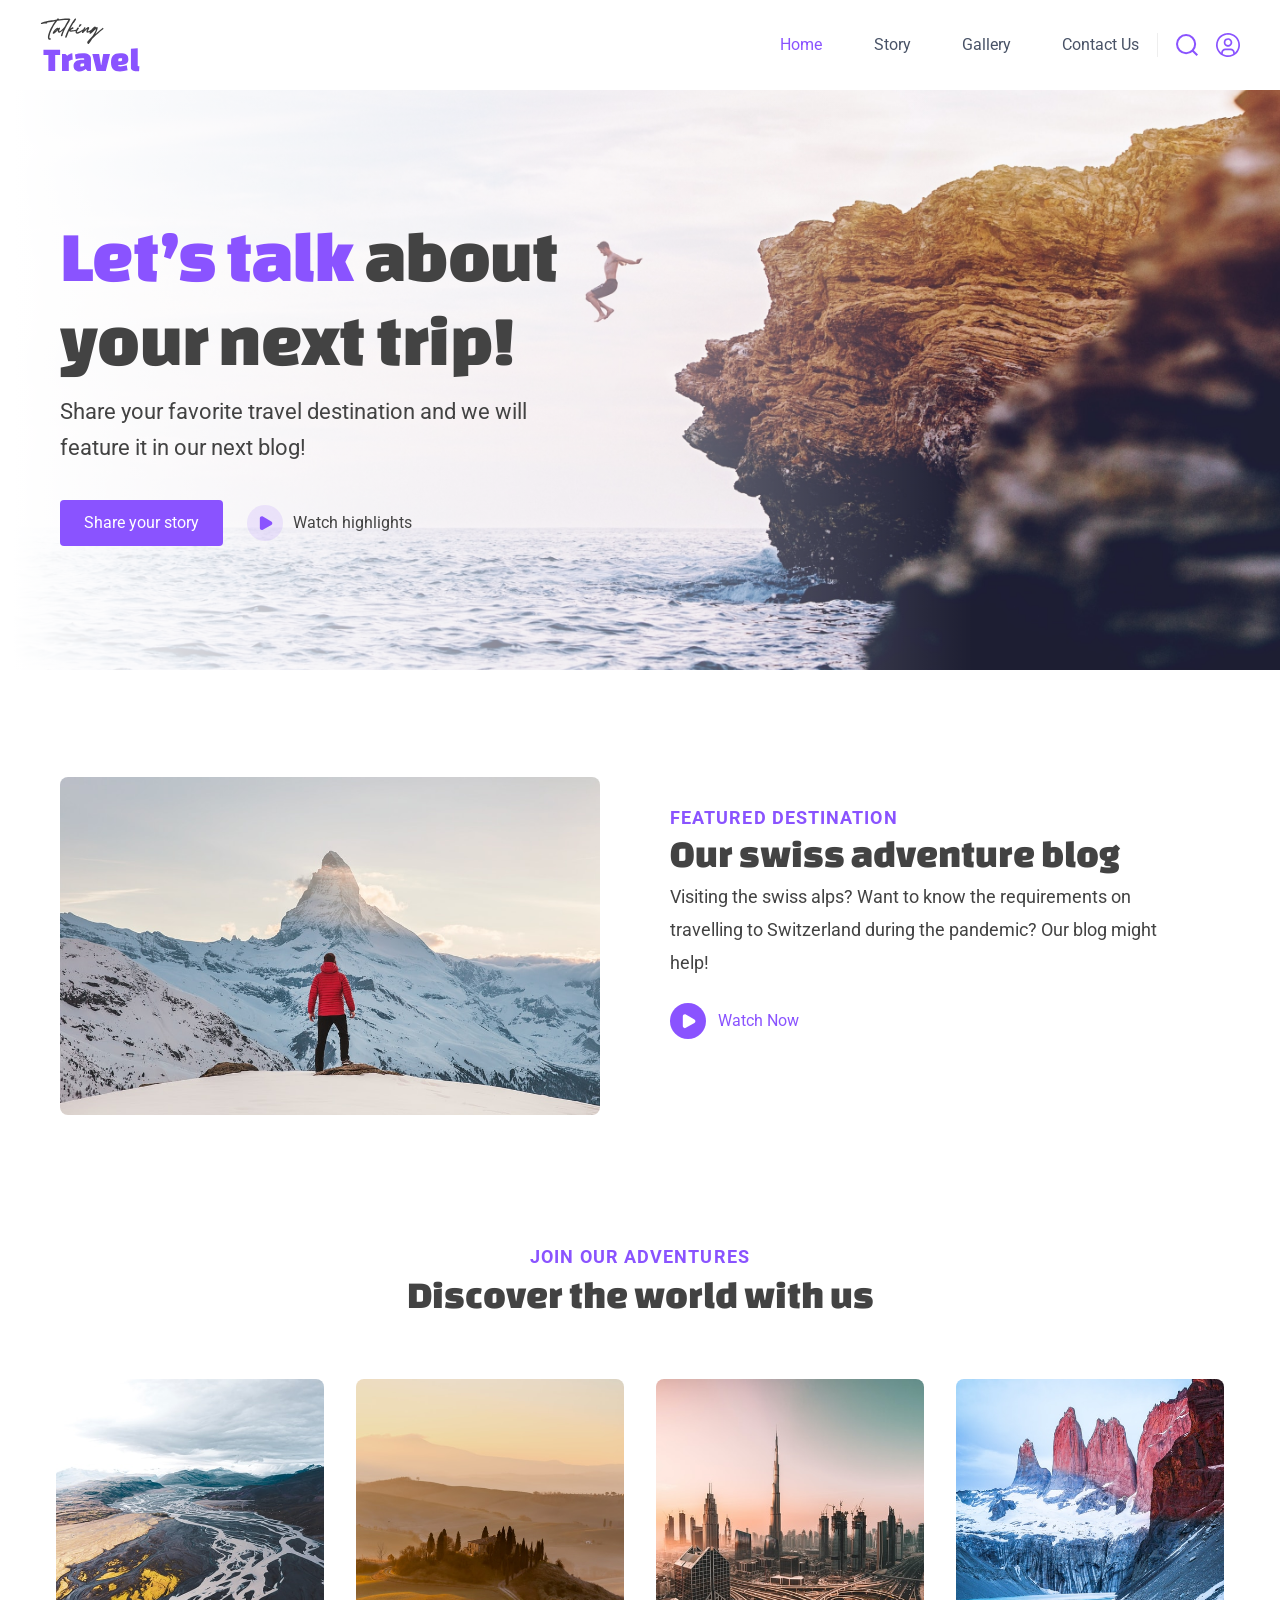
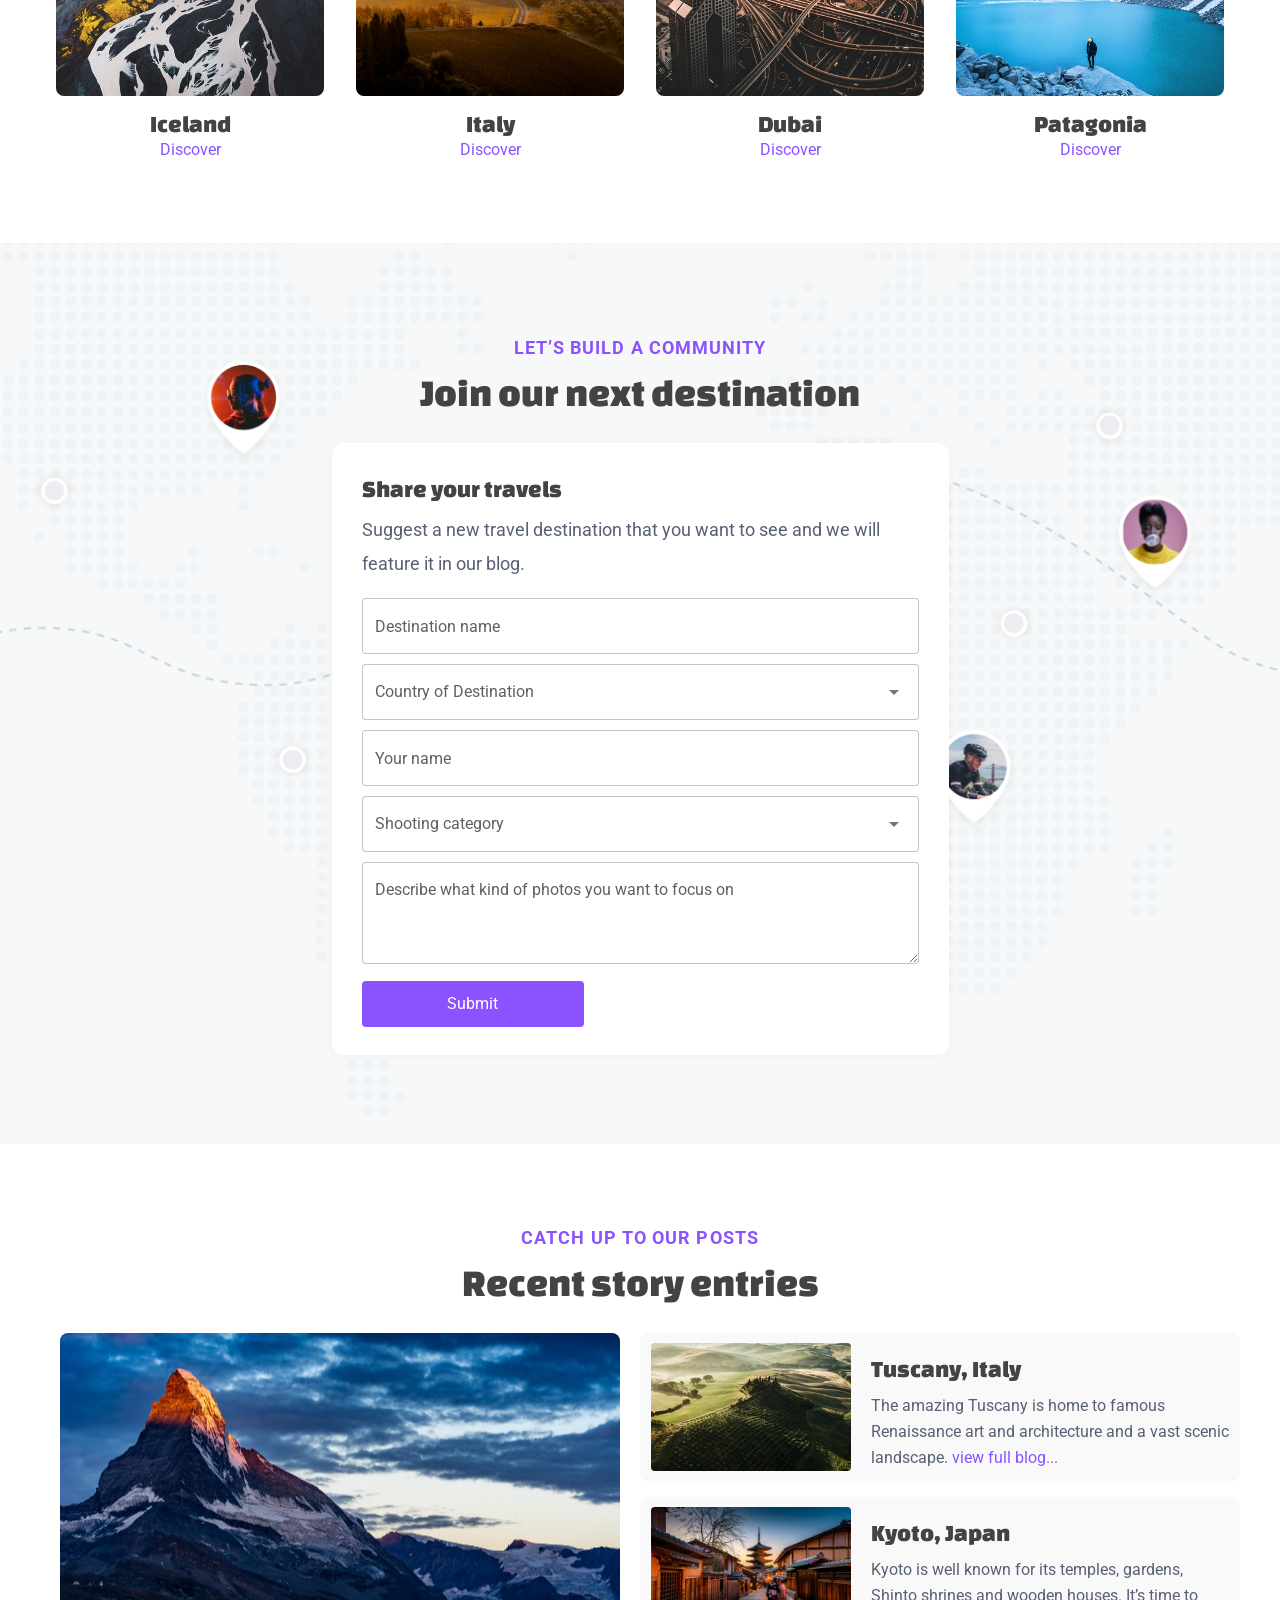
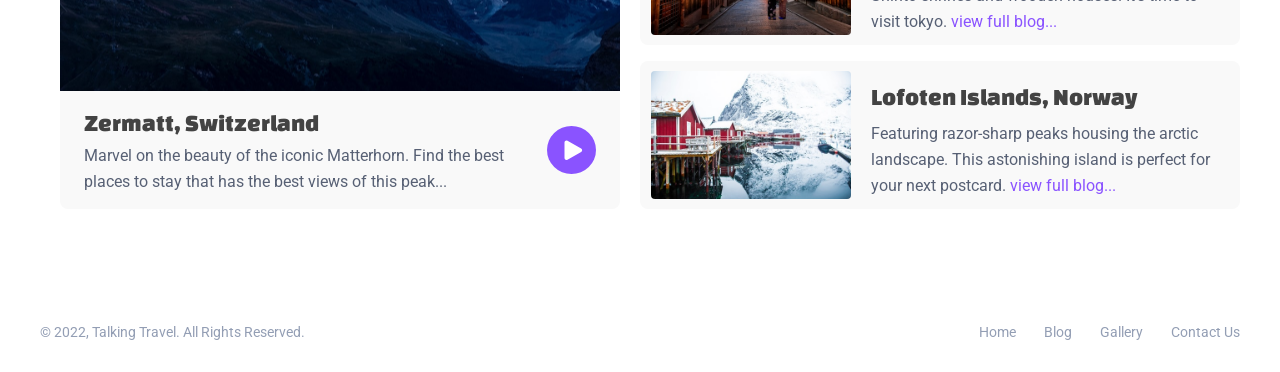
==== commit 3643ae28: "xd" ====
--- a/index.html
+++ b/index.html
@@ -1,185 +1,214 @@
-<!DOCTYPE html>
-<html lang="ru">
-<head>
-  <meta charset="UTF-8">
-  <meta name="viewport" content="width=device-width, initial-scale=1">
-  <title>Talking Travel — сообщество путешественников</title>
-  <link rel="preconnect" href="https://fonts.googleapis.com">
-  <link rel="preconnect" href="https://fonts.gstatic.com" crossorigin>
-  <link href="https://fonts.googleapis.com/css2?family=Inter:wght@400;600;700;800&family=Sacramento&display=swap" rel="stylesheet">
-  <link rel="stylesheet" href="./css/style.css">
-</head>
-<body>
-  <header class="site-header">
-    <div class="container site-header__inner">
-      <a class="logo" href="./index.html">
-        <span class="logo__script">Talking</span>
-        <span class="logo__bold">Travel</span>
-      </a>
-
-      <nav class="site-nav" aria-label="Основная навигация">
-        <ul class="site-nav__list">
-          <li><a class="site-nav__link" href="./index.html" aria-current="page">Home</a></li>
-          <li><a class="site-nav__link" href="#story">Story</a></li>
-          <li><a class="site-nav__link" href="#gallery">Gallery</a></li>
-          <li><a class="site-nav__link" href="#contact">Contact Us</a></li>
-        </ul>
-      </nav>
-
-      <div class="site-header__actions">
-        <button class="icon-button" type="button" aria-label="Поиск">
-          <svg width="20" height="20" viewBox="0 0 24 24" fill="none" aria-hidden="true">
-            <circle cx="11" cy="11" r="7" stroke="currentColor" stroke-width="2"/>
-            <path d="M20 20l-3.5-3.5" stroke="currentColor" stroke-width="2" stroke-linecap="round"/>
-          </svg>
-        </button>
-        <button class="icon-button" type="button" aria-label="Профиль">
-          <svg width="20" height="20" viewBox="0 0 24 24" fill="none" aria-hidden="true">
-            <circle cx="12" cy="8" r="4" stroke="currentColor" stroke-width="2"/>
-            <path d="M4 21c0-4 4-6 8-6s8 2 8 6" stroke="currentColor" stroke-width="2" stroke-linecap="round"/>
-          </svg>
-        </button>
+<!doctype html>
+<html lang="en">
+  <head>
+    <meta charset="UTF-8">
+    <meta name="viewport" content="width=device-width, initial-scale=1.0">
+    <meta name="description" content="Travel stories, photography and adventures from the Talking Travel community.">
+    <title>Talking Travel</title>
+    <link rel="stylesheet" href="css/style.css">
+  </head>
+  <body id="home">
+    <header class="site-header">
+      <div class="container header-inner">
+        <a class="logo" href="#home" aria-label="Talking Travel home">
+          <img src="assets/travel/logo.svg" alt="Talking Travel" width="100" height="64">
+        </a>
+        <nav class="desktop-nav" aria-label="Main navigation">
+          <ul class="nav-links">
+            <li><a class="active" href="#home" aria-current="page">Home</a></li>
+            <li><a href="story.html">Story</a></li>
+            <li><a href="#gallery">Gallery</a></li>
+            <li><a href="#contact">Contact Us</a></li>
+          </ul>
+        </nav>
+        <details class="mobile-menu">
+          <summary aria-label="Navigation menu"><img src="assets/travel/menu.svg" alt=""></summary>
+          <nav aria-label="Mobile navigation">
+            <ul class="nav-links">
+              <li><a href="#home">Home</a></li>
+              <li><a href="story.html">Story</a></li>
+              <li><a href="#gallery">Gallery</a></li>
+              <li><a href="#contact">Contact Us</a></li>
+            </ul>
+          </nav>
+        </details>
+        <div class="header-actions">
+          <a href="#stories" aria-label="Find travel stories"><img src="assets/travel/search.svg" alt=""></a>
+          <a href="#contact" aria-label="Join our community"><img src="assets/travel/profile.svg" alt=""></a>
+        </div>
       </div>
-    </div>
-  </header>
-
-  <main id="main">
-    <!-- HERO -->
-    <section class="hero" aria-labelledby="hero-title">
-      <div class="container hero__inner">
-        <h1 id="hero-title" class="hero__title">
-          Let’s talk <span class="accent">about</span><br>your next trip!
-        </h1>
-        <p class="hero__text">
-          Share your favorite travel destination and we will feature it in our next blog!
-        </p>
-        <div class="hero__actions">
-          <a class="button button--primary" href="#join">Share your story</a>
-          <a class="button button--ghost" href="#featured">
-            <span class="icon-play" aria-hidden="true"></span>
-            Watch highlights
-          </a>
-        </div>
+    </header>
+
+    <main>
+      <section class="hero" aria-labelledby="hero-title">
+        <div class="container narrow-container">
+          <div class="hero-content">
+            <h1 id="hero-title"><span>Let’s talk</span> about your next trip!</h1>
+            <p>Share your favorite travel destination and we will feature it in our next blog!</p>
+            <div class="hero-actions">
+              <a class="button" href="#contact">Share your story</a>
+              <a class="video-link" href="#stories"><img src="assets/travel/play-light.svg" alt="">Watch highlights</a>
+            </div>
+          </div>
+        </div>
+      </section>
+
+      <section class="featured" aria-labelledby="featured-title">
+        <div class="container narrow-container featured-grid">
+          <div class="featured-image">
+            <img src="assets/travel/switzerland.png" alt="A traveller facing the snow-covered Matterhorn" width="540" height="338">
+          </div>
+          <div class="featured-content">
+            <p class="eyebrow">Featured destination</p>
+            <h2 id="featured-title">Our swiss adventure blog</h2>
+            <p class="featured-description">Visiting the swiss alps? Want to know the requirements on travelling to Switzerland during the pandemic? Our blog might help!</p>
+            <a class="video-link accent-link" href="story.html"><img src="assets/travel/play.svg" alt="">Watch Now</a>
+          </div>
+        </div>
+      </section>
+
+      <section class="destinations" id="gallery" aria-labelledby="destinations-title">
+        <div class="container">
+          <header class="section-heading">
+            <p class="eyebrow">Join our adventures</p>
+            <h2 id="destinations-title">Discover the world with us</h2>
+          </header>
+          <ul class="destination-grid">
+            <li>
+              <article class="destination-card">
+                <img src="assets/travel/iceland.png" alt="Glacial rivers flowing across an Icelandic landscape" width="269" height="317" loading="lazy">
+                <h3>Iceland</h3>
+                <a href="#contact" aria-label="Discover Iceland">Discover</a>
+              </article>
+            </li>
+            <li>
+              <article class="destination-card">
+                <img src="assets/travel/italy.png" alt="Rolling hills and cypress trees in Italy" width="269" height="317" loading="lazy">
+                <h3>Italy</h3>
+                <a href="#tuscany" aria-label="Discover Italy">Discover</a>
+              </article>
+            </li>
+            <li>
+              <article class="destination-card">
+                <img src="assets/travel/dubai.png" alt="Dubai skyline with the Burj Khalifa" width="269" height="317" loading="lazy">
+                <h3>Dubai</h3>
+                <a href="#contact" aria-label="Discover Dubai">Discover</a>
+              </article>
+            </li>
+            <li>
+              <article class="destination-card">
+                <img src="assets/travel/patagonia.png" alt="A blue lake beneath the snowy peaks of Patagonia" width="269" height="317" loading="lazy">
+                <h3>Patagonia</h3>
+                <a href="#contact" aria-label="Discover Patagonia">Discover</a>
+              </article>
+            </li>
+          </ul>
+        </div>
+      </section>
+
+      <section class="community" id="contact" aria-labelledby="community-title">
+        <div class="community-inner">
+          <header class="section-heading">
+            <p class="eyebrow">Let’s build a community</p>
+            <h2 id="community-title">Join our next destination</h2>
+          </header>
+          <form class="travel-form" action="#contact" method="get">
+            <div class="form-heading">
+              <h3>Share your travels</h3>
+              <p>Suggest a new travel destination that you want to see and we will feature it in our blog.</p>
+            </div>
+            <div class="form-fields">
+              <label class="visually-hidden" for="destination">Destination name</label>
+              <input id="destination" name="destination" type="text" placeholder="Destination name" required>
+              <label class="visually-hidden" for="country">Country of Destination</label>
+              <select id="country" name="country" required>
+                <option value="" disabled selected>Country of Destination</option>
+                <option>Iceland</option>
+                <option>Italy</option>
+                <option>United Arab Emirates</option>
+                <option>Argentina</option>
+                <option>Chile</option>
+                <option>Switzerland</option>
+                <option>Japan</option>
+                <option>Norway</option>
+                <option>Other</option>
+              </select>
+              <label class="visually-hidden" for="traveller-name">Your name</label>
+              <input id="traveller-name" name="name" type="text" placeholder="Your name" autocomplete="name" required>
+              <label class="visually-hidden" for="category">Shooting category</label>
+              <select id="category" name="category" required>
+                <option value="" disabled selected>Shooting category</option>
+                <option>Landscape</option>
+                <option>Architecture</option>
+                <option>Portrait</option>
+                <option>Wildlife</option>
+                <option>Other</option>
+              </select>
+              <label class="visually-hidden" for="description">Describe what kind of photos you want to focus on</label>
+              <textarea id="description" name="description" placeholder="Describe what kind of photos you want to focus on" rows="3"></textarea>
+            </div>
+            <button class="button" type="submit">Submit</button>
+          </form>
+        </div>
+      </section>
+
+      <section class="stories" id="stories" aria-labelledby="stories-title">
+        <div class="container">
+          <header class="section-heading">
+            <p class="eyebrow">Catch up to our posts</p>
+            <h2 id="stories-title">Recent story entries</h2>
+          </header>
+          <div class="stories-grid">
+            <article class="main-story" id="zermatt">
+              <img class="main-story-image" src="assets/travel/zermatt.png" alt="The sunlit Matterhorn above Zermatt" width="560" height="358" loading="lazy">
+              <div class="main-story-body">
+                <div>
+                  <h3>Zermatt, Switzerland</h3>
+                  <p>Marvel on the beauty of the iconic Matterhorn. Find the best places to stay that has the best views of this peak...</p>
+                </div>
+                <a class="story-play" href="story.html" aria-label="Explore Zermatt"><img src="assets/travel/story-play.svg" alt=""></a>
+              </div>
+            </article>
+            <div class="story-list">
+              <article class="story-card" id="tuscany">
+                <img src="assets/travel/tuscany.png" alt="Green hills in Tuscany" width="200" height="128" loading="lazy">
+                <div>
+                  <h3>Tuscany, Italy</h3>
+                  <p>The amazing Tuscany is home to famous Renaissance art and architecture and a vast scenic landscape. <a href="#contact">view full blog...</a></p>
+                </div>
+              </article>
+              <article class="story-card" id="kyoto">
+                <img src="assets/travel/kyoto.png" alt="A traditional street in Kyoto at dusk" width="200" height="128" loading="lazy">
+                <div>
+                  <h3>Kyoto, Japan</h3>
+                  <p>Kyoto is well known for its temples, gardens, Shinto shrines and wooden houses. It’s time to visit tokyo. <a href="#contact">view full blog...</a></p>
+                </div>
+              </article>
+              <article class="story-card" id="lofoten">
+                <img src="assets/travel/lofoten.png" alt="Red houses beside snowy mountains in the Lofoten Islands" width="200" height="128" loading="lazy">
+                <div>
+                  <h3>Lofoten Islands, Norway</h3>
+                  <p>Featuring razor-sharp peaks housing the arctic landscape. This astonishing island is perfect for your next postcard. <a href="#contact">view full blog...</a></p>
+                </div>
+              </article>
+            </div>
+          </div>
+        </div>
+      </section>
+    </main>
+
+    <footer class="site-footer">
+      <div class="container footer-inner">
+        <p>© 2022, Talking Travel. All Rights Reserved.</p>
+        <nav aria-label="Footer navigation">
+          <ul class="footer-links">
+            <li><a href="#home">Home</a></li>
+            <li><a href="story.html">Blog</a></li>
+            <li><a href="#gallery">Gallery</a></li>
+            <li><a href="#contact">Contact Us</a></li>
+          </ul>
+        </nav>
       </div>
-    </section>
-
-    <!-- FEATURED -->
-    <section class="featured" id="featured" aria-labelledby="featured-title">
-      <div class="container featured__inner">
-        <img class="featured__image" src="./img/swiss.jpg" alt="Путешественник на фоне Маттерхорна" width="560" height="400" loading="lazy">
-        <div class="featured__content">
-          <p class="eyebrow">Featured Destination</p>
-          <h2 id="featured-title">Our swiss adventure blog</h2>
-          <p class="featured__text">
-            Visiting the swiss alps? Want to know the requirements on travelling to
-            Switzerland during the pandemic? Our blog might help!
-          </p>
-          <a class="button button--link" href="./blog.html">
-            <span class="icon-play" aria-hidden="true"></span>
-            Watch Now
-          </a>
-        </div>
-      </div>
-    </section>
-
-    <!-- DESTINATIONS -->
-    <section class="destinations" id="gallery" aria-labelledby="destinations-title">
-      <div class="container">
-        <h2 id="destinations-title" class="section-title">Discover the world with us</h2>
-        <ul class="destination-grid">
-          <li>
-            <article class="destination-card">
-              <img src="./img/iceland.jpg" alt="Пейзаж Исландии" width="320" height="240" loading="lazy">
-              <h3 class="destination-card__title">Iceland</h3>
-              <a class="button button--ghost" href="./blog.html#iceland">Discover</a>
-            </article>
-          </li>
-          <li>
-            <article class="destination-card">
-              <img src="./img/italy.jpg" alt="Улочка в Италии" width="320" height="240" loading="lazy">
-              <h3 class="destination-card__title">Italy</h3>
-              <a class="button button--ghost" href="./blog.html#italy">Discover</a>
-            </article>
-          </li>
-          <li>
-            <article class="destination-card">
-              <img src="./img/dubai.jpg" alt="Скайлайн Дубая" width="320" height="240" loading="lazy">
-              <h3 class="destination-card__title">Dubai</h3>
-              <a class="button button--ghost" href="./blog.html#dubai">Discover</a>
-            </article>
-          </li>
-          <li>
-            <article class="destination-card">
-              <img src="./img/patagonia.jpg" alt="Горы Патагонии" width="320" height="240" loading="lazy">
-              <h3 class="destination-card__title">Patagonia</h3>
-              <a class="button button--ghost" href="./blog.html#patagonia">Discover</a>
-            </article>
-          </li>
-        </ul>
-      </div>
-    </section>
-
-    <!-- JOIN FORM -->
-    <section class="join-form" id="join" aria-labelledby="join-title">
-      <div class="container join-form__inner">
-        <h2 id="join-title" class="section-title">Join our next destination</h2>
-        <p class="join-form__subtitle">The upcoming destination</p>
-        <form class="join-form__form" action="#" method="post">
-          <label class="visually-hidden" for="join-name">Имя</label>
-          <input id="join-name" name="name" type="text" placeholder="Your name" required>
-
-          <label class="visually-hidden" for="join-email">Email</label>
-          <input id="join-email" name="email" type="email" placeholder="you@example.com" required>
-
-          <button class="button button--primary" type="submit">Submit</button>
-        </form>
-      </div>
-    </section>
-
-    <!-- RECENT STORY -->
-    <section class="recent" id="story" aria-labelledby="recent-title">
-      <div class="container">
-        <h2 id="recent-title" class="section-title">Recent story writing</h2>
-        <ul class="recent-grid">
-          <li class="recent-grid__large">
-            <article class="story-card story-card--large">
-              <img src="./img/story-1.jpg" alt="Горный пейзаж" width="640" height="360" loading="lazy">
-              <h3 class="story-card__title">Hello Switzerland!</h3>
-              <p class="story-card__excerpt">Одна из лучших стран, где мы побывали.</p>
-              <time class="story-card__date" datetime="2026-04-12">12 апреля 2026</time>
-            </article>
-          </li>
-          <li>
-            <article class="story-card">
-              <img src="./img/story-2.jpg" alt="Дорога в горах" width="320" height="240" loading="lazy">
-              <h3 class="story-card__title">Mountain roads</h3>
-              <time class="story-card__date" datetime="2026-03-28">28 марта 2026</time>
-            </article>
-          </li>
-          <li>
-            <article class="story-card">
-              <img src="./img/story-3.jpg" alt="Закат в горах" width="320" height="240" loading="lazy">
-              <h3 class="story-card__title">Switzerland sunset</h3>
-              <time class="story-card__date" datetime="2026-03-02">2 марта 2026</time>
-            </article>
-          </li>
-        </ul>
-      </div>
-    </section>
-  </main>
-
-  <footer class="site-footer" id="contact">
-    <div class="container site-footer__inner">
-      <nav aria-label="Навигация в подвале">
-        <ul class="site-footer__list">
-          <li><a href="./index.html">Home</a></li>
-          <li><a href="#story">Story</a></li>
-          <li><a href="#gallery">Gallery</a></li>
-          <li><a href="#contact">Contact Us</a></li>
-        </ul>
-      </nav>
-      <p class="site-footer__copy">© 2026 Talking Travel</p>
-    </div>
-  </footer>
-</body>
-</html>+    </footer>
+  </body>
+</html>
--- a/css/style.css
+++ b/css/style.css
@@ -1,550 +1,688 @@
-/* ===== Токены ===== */
-:root {
-  --color-text: #1b1b1f;
-  --color-muted: #5b5b66;
-  --color-accent: #7B5BF5;
-  --color-accent-hover: #6344E0;
-  --color-surface: #ffffff;
-  --color-surface-2: #f6f7f9;
-  --color-border: #e5e7eb;
-
-  --font-body: "Inter", system-ui, -apple-system, sans-serif;
-  --font-script: "Sacramento", cursive;
-
-  --step-0: 1rem;
-  --step-1: 1.25rem;
-  --step-2: clamp(1.5rem, 1rem + 2vw, 2.25rem);
-  --step-3: clamp(2rem, 1.2rem + 3vw, 3.5rem);
-
-  --space-2: 0.5rem;
-  --space-4: 1rem;
-  --space-8: 2rem;
-  --space-16: 4rem;
-
-  --radius-m: 12px;
-  --radius-s: 8px;
-  --radius-pill: 999px;
-  --shadow-m: 0 1px 2px rgba(0,0,0,.04), 0 8px 24px rgba(0,0,0,.06);
-
-  --container: 1200px;
-}
-
-/* ===== База ===== */
-*, *::before, *::after { box-sizing: border-box; }
-html { -webkit-text-size-adjust: 100%; scroll-behavior: smooth; }
+@font-face {
+  font-family: Roboto;
+  src: url('../assets/fonts/roboto-regular.ttf') format('truetype');
+  font-weight: 400;
+  font-display: swap;
+}
+
+@font-face {
+  font-family: Roboto;
+  src: url('../assets/fonts/roboto-bold.ttf') format('truetype');
+  font-weight: 700;
+  font-display: swap;
+}
+
+@font-face {
+  font-family: 'Changa One';
+  src: url('../assets/fonts/changa-one.ttf') format('truetype');
+  font-weight: 400;
+  font-display: swap;
+}
+
+* {
+  box-sizing: border-box;
+}
+
 body {
   margin: 0;
-  font-family: var(--font-body);
-  font-size: var(--step-0);
-  line-height: 1.5;
-  color: var(--color-text);
-  background: var(--color-surface);
-}
-img { display: block; max-width: 100%; height: auto; }
-a { color: inherit; }
-button, input { font: inherit; }
-
-:focus-visible {
-  outline: 2px solid var(--color-accent);
-  outline-offset: 2px;
+  color: #434343;
+  background: #fff;
+  font-family: Roboto, Arial, sans-serif;
+  font-size: 16px;
+  line-height: 1.6;
+}
+
+h1, h2, h3, p {
+  margin: 0;
+}
+
+h1, h2, h3 {
+  font-family: 'Changa One', Arial, sans-serif;
+  font-weight: 400;
+}
+
+h2 {
+  font-size: 39px;
+  line-height: 40px;
+}
+
+h3 {
+  font-size: 24px;
+  line-height: 36px;
+}
+
+a {
+  color: #8a53ff;
+  text-decoration: none;
+}
+
+a:hover {
+  text-decoration: underline;
+}
+
+img {
+  display: block;
+}
+
+ul {
+  margin: 0;
+  padding: 0;
+  list-style: none;
+}
+
+input, select, textarea, button {
+  font: inherit;
+}
+
+a:focus-visible, summary:focus-visible, button:focus-visible,
+input:focus-visible, select:focus-visible, textarea:focus-visible {
+  outline: 2px solid #8a53ff;
+  outline-offset: 4px;
 }
 
 .container {
-  width: min(100% - 2 * var(--space-4), var(--container));
-  margin-inline: auto;
+  width: calc(100% - 40px);
+  max-width: 1200px;
+  margin: 0 auto;
+}
+
+.narrow-container {
+  max-width: 1160px;
+}
+
+.site-header {
+  padding: 13px 0;
+  box-shadow: 0 4px 8px rgba(0, 0, 0, 0.04);
+}
+
+.header-inner, .nav-links, .header-actions, .footer-inner, .footer-links {
+  display: flex;
+  align-items: center;
+}
+
+.header-inner {
+  gap: 18px;
+}
+
+.logo {
+  margin-right: auto;
+}
+
+.nav-links {
+  justify-content: space-between;
+  width: 359px;
+}
+
+.nav-links a {
+  color: #495367;
+}
+
+.nav-links .active {
+  color: #8a53ff;
+}
+
+.header-actions {
+  gap: 18px;
+  padding-left: 18px;
+  border-left: 1px solid #eee;
+}
+
+.header-actions a {
+  display: flex;
+  align-items: center;
+  justify-content: center;
+  min-height: 24px;
+}
+
+.mobile-menu {
+  display: none;
+}
+
+.hero {
+  background-image: linear-gradient(90deg, #fff 1%, rgba(255, 255, 255, 0) 76%), url('../assets/travel/hero.png');
+  background-position: center;
+  background-size: cover;
+}
+
+.hero-content {
+  display: flex;
+  flex-direction: column;
+  justify-content: center;
+  min-height: 580px;
+  max-width: 505px;
+  padding: 40px 0;
+}
+
+.hero h1 {
+  font-size: 73px;
+  line-height: 84px;
+  letter-spacing: -0.73px;
+}
+
+.hero h1 span {
+  color: #8a53ff;
+}
+
+.hero p {
+  margin-top: 12px;
+  font-size: 22px;
+  line-height: 36px;
+}
+
+.hero-actions {
+  display: flex;
+  align-items: center;
+  flex-wrap: wrap;
+  gap: 24px;
+  margin-top: 34px;
+}
+
+.button {
+  display: inline-flex;
+  align-items: center;
+  justify-content: center;
+  min-height: 46px;
+  padding: 10px 24px;
+  border: 0;
+  border-radius: 4px;
+  color: #fff;
+  background: #8a53ff;
+  font-size: 16px;
+  cursor: pointer;
+}
+
+.button:hover {
+  background: #7442e8;
+  text-decoration: none;
+}
+
+.video-link {
+  display: inline-flex;
+  align-items: center;
+  gap: 10px;
+  color: #434343;
+}
+
+.accent-link {
+  gap: 12px;
+  color: #8a53ff;
+}
+
+.featured {
+  padding: 107px 0;
+}
+
+.featured-grid {
+  display: grid;
+  grid-template-columns: repeat(2, minmax(0, 1fr));
+  align-items: start;
+}
+
+.featured-image {
+  padding-right: 40px;
+}
+
+.featured-image img {
+  width: 100%;
+  height: 338px;
+  border-radius: 8px;
+  object-fit: cover;
+}
+
+.featured-content {
+  padding: 30px;
+}
+
+.eyebrow {
+  color: #8a53ff;
+  font-size: 18px;
+  font-weight: 700;
+  line-height: 21px;
+  letter-spacing: 1.08px;
+  text-transform: uppercase;
+}
+
+.featured h2 {
+  margin-top: 8px;
+  line-height: 36px;
+}
+
+.featured-description {
+  margin: 8px 0 24px;
+  font-size: 18px;
+  line-height: 33px;
+}
+
+.section-heading {
+  text-align: center;
+}
+
+.section-heading h2 {
+  margin-top: 15px;
+}
+
+.destinations {
+  padding: 24px 0 70px;
+}
+
+.destinations h2 {
+  margin-top: 8px;
+}
+
+.destination-grid {
+  display: grid;
+  grid-template-columns: repeat(4, minmax(0, 1fr));
+  margin-top: 48px;
+}
+
+.destination-card {
+  padding: 16px;
+  text-align: center;
+}
+
+.destination-card img {
+  width: 100%;
+  height: 317px;
+  border-radius: 8px;
+  object-fit: cover;
+}
+
+.destination-card h3 {
+  margin-top: 10px;
+}
+
+.destination-card a {
+  display: block;
+  line-height: 15px;
+}
+
+.community {
+  min-height: 901px;
+  padding: 94px 20px 89px;
+  background: #f7f8f9 url('../assets/travel/community.png') center / cover no-repeat;
+}
+
+.community-inner {
+  max-width: 617px;
+  margin: 0 auto;
+}
+
+.travel-form {
+  display: flex;
+  flex-direction: column;
+  gap: 17px;
+  margin-top: 30px;
+  padding: 28px 30px;
+  border-radius: 12px;
+  background: #fff;
+  box-shadow: 0 0 12px rgba(0, 0, 0, 0.03);
+}
+
+.form-heading p {
+  margin-top: 6px;
+  color: #576074;
+  font-size: 18px;
+  line-height: 34px;
+}
+
+.form-fields {
+  display: flex;
+  flex-direction: column;
+  gap: 10px;
+}
+
+.form-fields input, .form-fields select, .form-fields textarea {
+  width: 100%;
+  min-width: 0;
+  height: 56px;
+  padding: 15px 12px;
+  border: 1px solid rgba(0, 0, 0, 0.23);
+  border-radius: 4px;
+  color: #606060;
+  background-color: #fff;
+  font-size: 16px;
+  line-height: 24px;
+}
+
+.form-fields select {
+  appearance: none;
+  padding-right: 44px;
+  background-image: url('../assets/travel/select-arrow.svg');
+  background-position: right 12px center;
+  background-repeat: no-repeat;
+}
+
+.form-fields textarea {
+  height: 102px;
+  resize: vertical;
+}
+
+.form-fields input::placeholder, .form-fields textarea::placeholder {
+  color: #606060;
+  opacity: 1;
+}
+
+.travel-form .button {
+  align-self: flex-start;
+  width: 222px;
 }
 
 .visually-hidden {
   position: absolute;
-  width: 1px; height: 1px;
-  margin: -1px; padding: 0;
+  width: 1px;
+  height: 1px;
+  padding: 0;
   overflow: hidden;
   clip-path: inset(50%);
   white-space: nowrap;
 }
 
-.section-title {
-  font-size: var(--step-2);
-  margin: 0 0 var(--space-8);
-  letter-spacing: -0.02em;
-}
-
-.eyebrow {
-  text-transform: uppercase;
-  letter-spacing: 0.08em;
-  font-size: 0.75rem;
-  font-weight: 600;
-  color: var(--color-accent);
-  margin: 0 0 var(--space-2);
-}
-
-.accent { color: var(--color-accent); }
-
-/* ===== Шапка ===== */
-.site-header {
-  background: var(--color-surface);
-  border-bottom: 1px solid var(--color-border);
-  position: sticky;
-  top: 0;
-  z-index: 10;
-}
-.site-header__inner {
+.stories {
+  padding: 83px 0;
+}
+
+.stories-grid {
+  display: grid;
+  grid-template-columns: repeat(2, minmax(0, 1fr));
+  margin-top: 30px;
+}
+
+.main-story {
+  margin: 0 20px;
+}
+
+.main-story-image {
+  width: 100%;
+  height: 358px;
+  border-radius: 8px 8px 0 0;
+  object-fit: cover;
+}
+
+.main-story-body {
   display: flex;
   align-items: center;
+  gap: 28px;
+  padding: 14px 24px;
+  border-radius: 0 0 8px 8px;
+  background: #f9f9f9;
+}
+
+.main-story-body p {
+  margin-top: 2px;
+}
+
+.main-story p, .story-card p {
+  color: #576074;
+  line-height: 26px;
+}
+
+.story-play {
+  flex-shrink: 0;
+}
+
+.story-list {
+  display: flex;
+  flex-direction: column;
+  gap: 16px;
+}
+
+.story-card {
+  display: flex;
+  align-items: flex-start;
+  gap: 20px;
+  padding: 10px 11px;
+  border-radius: 8px;
+  background: #f9f9f9;
+}
+
+.story-card > img {
+  width: 200px;
+  height: 128px;
+  border-radius: 4px;
+  object-fit: cover;
+  flex-shrink: 0;
+}
+
+.story-card > div {
+  min-width: 0;
+  padding-top: 8px;
+}
+
+.story-card p {
+  margin-top: 6px;
+}
+
+.site-footer {
+  padding: 32px 0;
+  color: #939eb4;
+  font-size: 14px;
+  line-height: 16px;
+}
+
+.footer-inner {
   justify-content: space-between;
-  gap: var(--space-4);
-  padding-block: var(--space-4);
-}
-
-.logo {
-  text-decoration: none;
-  line-height: 1;
-  display: inline-flex;
-  flex-direction: column;
-}
-.logo__script {
-  font-family: var(--font-script);
-  font-size: 1.25rem;
-  color: var(--color-text);
-  line-height: 1;
-}
-.logo__bold {
-  font-size: 1.5rem;
-  font-weight: 800;
-  color: var(--color-accent);
-  line-height: 1;
-}
-
-.site-nav__list {
-  display: flex;
-  gap: var(--space-8);
-  margin: 0; padding: 0;
-  list-style: none;
-}
-.site-nav__link {
-  text-decoration: none;
-  color: var(--color-text);
-  font-size: 0.9375rem;
-}
-.site-nav__link:hover { color: var(--color-accent); }
-.site-nav__link[aria-current="page"] {
-  color: var(--color-accent);
-  font-weight: 600;
-}
-
-.site-header__actions {
-  display: flex;
-  gap: var(--space-2);
-}
-.icon-button {
-  display: inline-flex;
-  align-items: center;
-  justify-content: center;
-  width: 40px;
-  height: 40px;
-  border: none;
-  background: transparent;
-  border-radius: var(--radius-pill);
-  color: var(--color-text);
-  cursor: pointer;
-  transition: background-color .15s ease, color .15s ease;
-}
-.icon-button:hover {
-  background: var(--color-surface-2);
-  color: var(--color-accent);
-}
-
-/* ===== Hero ===== */
-.hero {
-  background-image:
-    linear-gradient(rgba(0,0,0,0.35), rgba(0,0,0,0.35)),
-    url("../img/hero.jpg");
-  background-size: cover;
-  background-position: center;
-  color: #fff;
-}
-.hero__inner {
-  padding-block: var(--space-16);
-  max-width: 720px;
-}
-.hero__title {
-  font-size: var(--step-3);
-  font-weight: 800;
-  letter-spacing: -0.02em;
-  margin: 0 0 var(--space-4);
-  text-wrap: balance;
-}
-.hero__title .accent { color: #d6c7ff; }
-.hero__text {
-  font-size: var(--step-1);
-  margin: 0 0 var(--space-8);
-  max-width: 55ch;
-  color: rgba(255,255,255,0.9);
-}
-.hero__actions {
-  display: flex;
-  flex-wrap: wrap;
-  gap: var(--space-2);
-}
-
-/* Кнопки */
-.button {
-  display: inline-flex;
-  align-items: center;
-  gap: var(--space-2);
-  padding: var(--space-2) var(--space-4);
-  border-radius: var(--radius-pill);
-  border: 1px solid transparent;
-  text-decoration: none;
-  cursor: pointer;
-  transition: background-color .15s ease, color .15s ease, border-color .15s ease;
-}
-.button--primary {
-  background: var(--color-accent);
-  color: #fff;
-}
-.button--primary:hover { background: var(--color-accent-hover); }
-.button--ghost {
-  background: transparent;
-  color: #fff;
-  border-color: rgba(255,255,255,0.4);
-}
-.button--ghost:hover { border-color: #fff; }
-.button--link {
-  background: transparent;
-  color: var(--color-text);
-  padding: 0;
-}
-.button--link:hover { color: var(--color-accent); }
-.button:active { transform: translateY(1px); }
-
-/* Иконка play */
-.icon-play {
-  display: inline-block;
-  width: 24px;
-  height: 24px;
-  border-radius: 50%;
-  background: currentColor;
-  position: relative;
-  flex-shrink: 0;
-}
-.icon-play::after {
-  content: "";
-  position: absolute;
-  top: 50%; left: 55%;
-  transform: translate(-50%, -50%);
-  border-style: solid;
-  border-width: 5px 0 5px 8px;
-  border-color: transparent transparent transparent var(--color-surface);
-}
-.button--ghost .icon-play { background: #fff; }
-.button--ghost .icon-play::after { border-left-color: var(--color-accent); }
-
-/* ===== Featured ===== */
-.featured { padding-block: var(--space-16); }
-.featured__inner {
-  display: grid;
-  gap: var(--space-8);
-}
-.featured__image {
-  border-radius: var(--radius-m);
-  box-shadow: var(--shadow-m);
-}
-.featured h2 {
-  font-size: var(--step-2);
-  margin: 0 0 var(--space-4);
-  letter-spacing: -0.02em;
-}
-.featured__text {
-  margin: 0 0 var(--space-8);
-  max-width: 55ch;
-  color: var(--color-muted);
-}
-
-/* ===== Destinations ===== */
-.destinations { padding-block: var(--space-16); }
-.destination-grid {
-  display: grid;
-  gap: var(--space-8);
-  grid-template-columns: repeat(auto-fit, minmax(220px, 1fr));
-  margin: 0; padding: 0;
-  list-style: none;
-}
-.destination-card {
-  display: flex;
-  flex-direction: column;
-  gap: var(--space-4);
-  text-align: center;
-}
-.destination-card img {
-  border-radius: var(--radius-m);
-  aspect-ratio: 4 / 3;
-  object-fit: cover;
-  width: 100%;
-}
-.destination-card__title {
-  margin: 0;
-  font-size: var(--step-1);
-  font-weight: 600;
-}
-
-/* ===== Join form ===== */
-.join-form {
-  background: var(--color-surface-2);
-  padding-block: var(--space-16);
-}
-.join-form__inner {
-  max-width: 480px;
-  margin-inline: auto;
-  text-align: center;
-}
-.join-form__subtitle {
-  color: var(--color-muted);
-  margin: 0 0 var(--space-8);
-}
-.join-form__form {
-  display: grid;
-  gap: var(--space-4);
-  text-align: left;
-}
-.join-form__form input {
-  width: 100%;
-  padding: var(--space-2) var(--space-4);
-  border: 1px solid var(--color-border);
-  border-radius: var(--radius-s);
-  background: var(--color-surface);
-}
-.join-form__form input:focus {
-  border-color: var(--color-accent);
-  outline: none;
-  box-shadow: 0 0 0 3px rgba(123, 91, 245, 0.15);
-}
-.join-form__form .button {
-  justify-content: center;
-}
-
-/* ===== Recent story ===== */
-.recent { padding-block: var(--space-16); }
-.recent-grid {
-  display: grid;
-  gap: var(--space-8);
-  grid-template-columns: 1fr;
-  margin: 0; padding: 0;
-  list-style: none;
-}
-.story-card {
-  display: flex;
-  flex-direction: column;
-  gap: var(--space-2);
-}
-.story-card img {
-  border-radius: var(--radius-m);
-  aspect-ratio: 4 / 3;
-  object-fit: cover;
-  width: 100%;
-}
-.story-card--large img { aspect-ratio: 16 / 9; }
-.story-card__title {
-  margin: 0;
-  font-size: var(--step-1);
-  font-weight: 600;
-}
-.story-card--large .story-card__title { font-size: var(--step-2); }
-.story-card__excerpt {
-  margin: 0;
-  color: var(--color-muted);
-}
-.story-card__date {
-  color: var(--color-muted);
-  font-size: 0.875rem;
-}
-
-/* ===== Подвал ===== */
-.site-footer {
-  background: var(--color-surface);
-  border-top: 1px solid var(--color-border);
-  padding-block: var(--space-8);
-}
-.site-footer__inner {
-  display: flex;
-  flex-direction: column;
-  gap: var(--space-4);
-  align-items: flex-start;
-}
-.site-footer__list {
-  display: flex;
-  flex-wrap: wrap;
-  gap: var(--space-4);
-  list-style: none;
-  padding: 0; margin: 0;
-}
-.site-footer__list a {
-  text-decoration: none;
-  color: var(--color-muted);
-  font-size: 0.9375rem;
-}
-.site-footer__list a:hover { color: var(--color-accent); }
-.site-footer__copy {
-  color: var(--color-muted);
-  margin: 0;
-  font-size: 0.875rem;
-}
-
-/* ===== Blog article ===== */
-.article { padding-block: var(--space-16); }
-.article__container {
-  max-width: 720px;
-}
-.article__header {
-  margin-bottom: var(--space-16);
-}
-.article__title {
-  font-size: var(--step-3);
-  font-weight: 800;
-  letter-spacing: -0.02em;
-  margin: 0 0 var(--space-4);
-}
-.article__meta {
-  display: flex;
-  gap: var(--space-4);
-  color: var(--color-muted);
-  font-size: 0.9375rem;
-  margin-bottom: var(--space-8);
-}
-.article__cover {
-  border-radius: var(--radius-m);
-  margin-bottom: var(--space-8);
-  width: 100%;
-  aspect-ratio: 16 / 9;
-  object-fit: cover;
-}
-.article__video {
-  display: inline-flex;
-  align-items: center;
-  gap: var(--space-2);
-  text-decoration: none;
-  color: var(--color-accent);
-  font-weight: 600;
-}
-.article__video .icon-play { background: var(--color-accent); }
-.article__video .icon-play::after { border-left-color: #fff; }
-
-.article__body h2 {
-  font-size: var(--step-2);
-  margin: 0 0 var(--space-4);
-}
-.article__body p {
-  margin: 0 0 var(--space-4);
-  color: var(--color-text);
-}
-.article__body { margin-bottom: var(--space-16); }
-
-/* Blockquote */
-.blockquote {
-  background: var(--color-surface-2);
-  border-left: 4px solid var(--color-accent);
-  border-radius: var(--radius-m);
-  padding: var(--space-8);
-  margin: 0 0 var(--space-16);
-}
-.blockquote p {
-  font-style: italic;
-  font-size: var(--step-1);
-  margin: 0 0 var(--space-4);
-}
-
-/* Adventure */
-.adventure__gallery {
-  display: grid;
-  gap: var(--space-4);
-  grid-template-columns: repeat(auto-fit, minmax(180px, 1fr));
-  margin-bottom: var(--space-8);
-}
-.adventure__gallery img {
-  border-radius: var(--radius-m);
-  aspect-ratio: 4 / 3;
-  object-fit: cover;
-  width: 100%;
-}
-
-/* ===== Адаптив: планшет (768px и шире) ===== */
-@media (min-width: 48em) {
-  .featured__inner {
-    grid-template-columns: 1fr 1fr;
+  gap: 24px;
+}
+
+.footer-links {
+  gap: 28px;
+}
+
+.footer-links a {
+  color: inherit;
+}
+
+@media (max-width: 1000px) {
+  .featured-image {
+    padding-right: 20px;
+  }
+
+  .featured-content {
+    padding: 20px;
+  }
+
+  .destination-grid {
+    grid-template-columns: repeat(2, minmax(0, 1fr));
+  }
+
+  .stories-grid {
+    grid-template-columns: 1fr;
+    gap: 24px;
+  }
+
+  .main-story {
+    margin: 0;
+  }
+}
+
+@media (max-width: 768px) {
+  h2 {
+    font-size: 32px;
+    line-height: 36px;
+  }
+
+  .desktop-nav {
+    display: none;
+  }
+
+  .mobile-menu {
+    display: block;
+  }
+
+  .mobile-menu summary {
+    display: flex;
     align-items: center;
-  }
-  .recent-grid {
-    grid-template-columns: 2fr 1fr;
-    grid-template-areas:
-      "large small1"
-      "large small2";
-  }
-  .recent-grid__large { grid-area: large; }
-  .recent-grid li:nth-child(2) { grid-area: small1; }
-  .recent-grid li:nth-child(3) { grid-area: small2; }
-
-  .site-footer__inner {
-    flex-direction: row;
-    justify-content: space-between;
-    align-items: center;
-  }
-}
-
-/* ===== Адаптив: мобильный (до 768px) ===== */
-@media (max-width: 47.99em) {
-  .site-header__inner {
+    justify-content: center;
+    width: 46px;
+    height: 46px;
+    cursor: pointer;
+    list-style: none;
+  }
+
+  .mobile-menu summary::-webkit-details-marker {
+    display: none;
+  }
+
+  .mobile-menu nav {
+    position: absolute;
+    top: 82px;
+    right: 20px;
+    z-index: 1;
+    padding: 20px;
+    border: 1px solid #eee;
+    border-radius: 8px;
+    background: #fff;
+    box-shadow: 0 4px 8px rgba(0, 0, 0, 0.08);
+  }
+
+  .mobile-menu .nav-links {
+    flex-direction: column;
+    align-items: flex-start;
+    gap: 16px;
+    width: 160px;
+  }
+
+  .hero {
+    background-image: linear-gradient(90deg, rgba(255, 255, 255, 0.97), rgba(255, 255, 255, 0.78) 65%, rgba(255, 255, 255, 0.3)), url('../assets/travel/hero.png');
+  }
+
+  .hero-content {
+    min-height: 520px;
+    max-width: 470px;
+  }
+
+  .hero h1 {
+    font-size: 56px;
+    line-height: 64px;
+  }
+
+  .hero p {
+    font-size: 18px;
+    line-height: 30px;
+  }
+
+  .featured {
+    padding: 64px 0;
+  }
+
+  .featured-grid {
+    grid-template-columns: 1fr;
+    gap: 28px;
+  }
+
+  .featured-image, .featured-content {
+    padding: 0;
+  }
+
+  .featured-image img {
+    height: auto;
+  }
+
+  .community {
+    min-height: 0;
+    padding-top: 64px;
+    padding-bottom: 64px;
+  }
+
+  .stories {
+    padding: 64px 0;
+  }
+
+  .footer-inner {
+    flex-direction: column;
+    text-align: center;
+  }
+}
+
+@media (max-width: 480px) {
+  .container {
+    width: calc(100% - 32px);
+  }
+
+  .header-inner, .header-actions {
+    gap: 12px;
+  }
+
+  .header-actions {
+    padding-left: 12px;
+  }
+
+  .hero {
+    background-position: 60% center;
+  }
+
+  .hero h1 {
+    font-size: 46px;
+    line-height: 52px;
+  }
+
+  .hero-actions {
+    gap: 16px;
+  }
+
+  .eyebrow {
+    font-size: 15px;
+  }
+
+  .destination-grid {
+    grid-template-columns: 1fr;
+    margin-top: 24px;
+  }
+
+  .destination-card {
+    padding: 16px 0;
+  }
+
+  .destination-card img {
+    height: auto;
+    aspect-ratio: 269 / 317;
+  }
+
+  .community {
+    padding-right: 16px;
+    padding-left: 16px;
+  }
+
+  .travel-form {
+    padding: 24px 20px;
+  }
+
+  .form-heading p {
+    font-size: 16px;
+    line-height: 26px;
+  }
+
+  .travel-form .button {
+    width: 100%;
+  }
+
+  .main-story-image {
+    height: auto;
+  }
+
+  .main-story-body {
+    gap: 16px;
+    padding: 16px;
+  }
+
+  .story-card {
+    flex-direction: column;
+    gap: 12px;
+    padding: 16px;
+  }
+
+  .story-card > img {
+    width: 100%;
+    height: auto;
+  }
+
+  .story-card > div {
+    padding-top: 0;
+  }
+
+  .footer-links {
     flex-wrap: wrap;
-  }
-  .site-nav {
-    order: 3;
-    width: 100%;
-  }
-  .site-nav__list {
-    flex-direction: column;
-    gap: var(--space-2);
-    padding-block: var(--space-4);
-    border-top: 1px solid var(--color-border);
-  }
-  .hero__inner { padding-block: var(--space-8); }
-  .hero__title { font-size: clamp(1.75rem, 1.2rem + 4vw, 2.5rem); }
-  .destination-grid {
-    grid-template-columns: repeat(auto-fit, minmax(160px, 1fr));
-  }
-  .adventure__gallery {
-    grid-template-columns: 1fr;
-  }
-}
-
-/* ===== Состояния ===== */
-.button[disabled],
-.button:disabled {
-  opacity: 0.5;
-  cursor: not-allowed;
-  pointer-events: none;
-}
-
-.button--primary:focus-visible,
-.button--ghost:focus-visible,
-.button--link:focus-visible {
-  outline: 2px solid var(--color-accent);
-  outline-offset: 2px;
-}
-
-.button--ghost:focus-visible {
-  outline-color: #fff;
-}
-
-.site-nav__link:focus-visible {
-  outline: 2px solid var(--color-accent);
-  outline-offset: 4px;
-  border-radius: 4px;
-}
-
-/* Уважение к настройкам пользователя */
-@media (prefers-reduced-motion: reduce) {
-  *, *::before, *::after {
-    transition-duration: 0.01ms !important;
-    animation-duration: 0.01ms !important;
-    scroll-behavior: auto !important;
-  }
-}+    justify-content: center;
+    gap: 20px;
+  }
+}
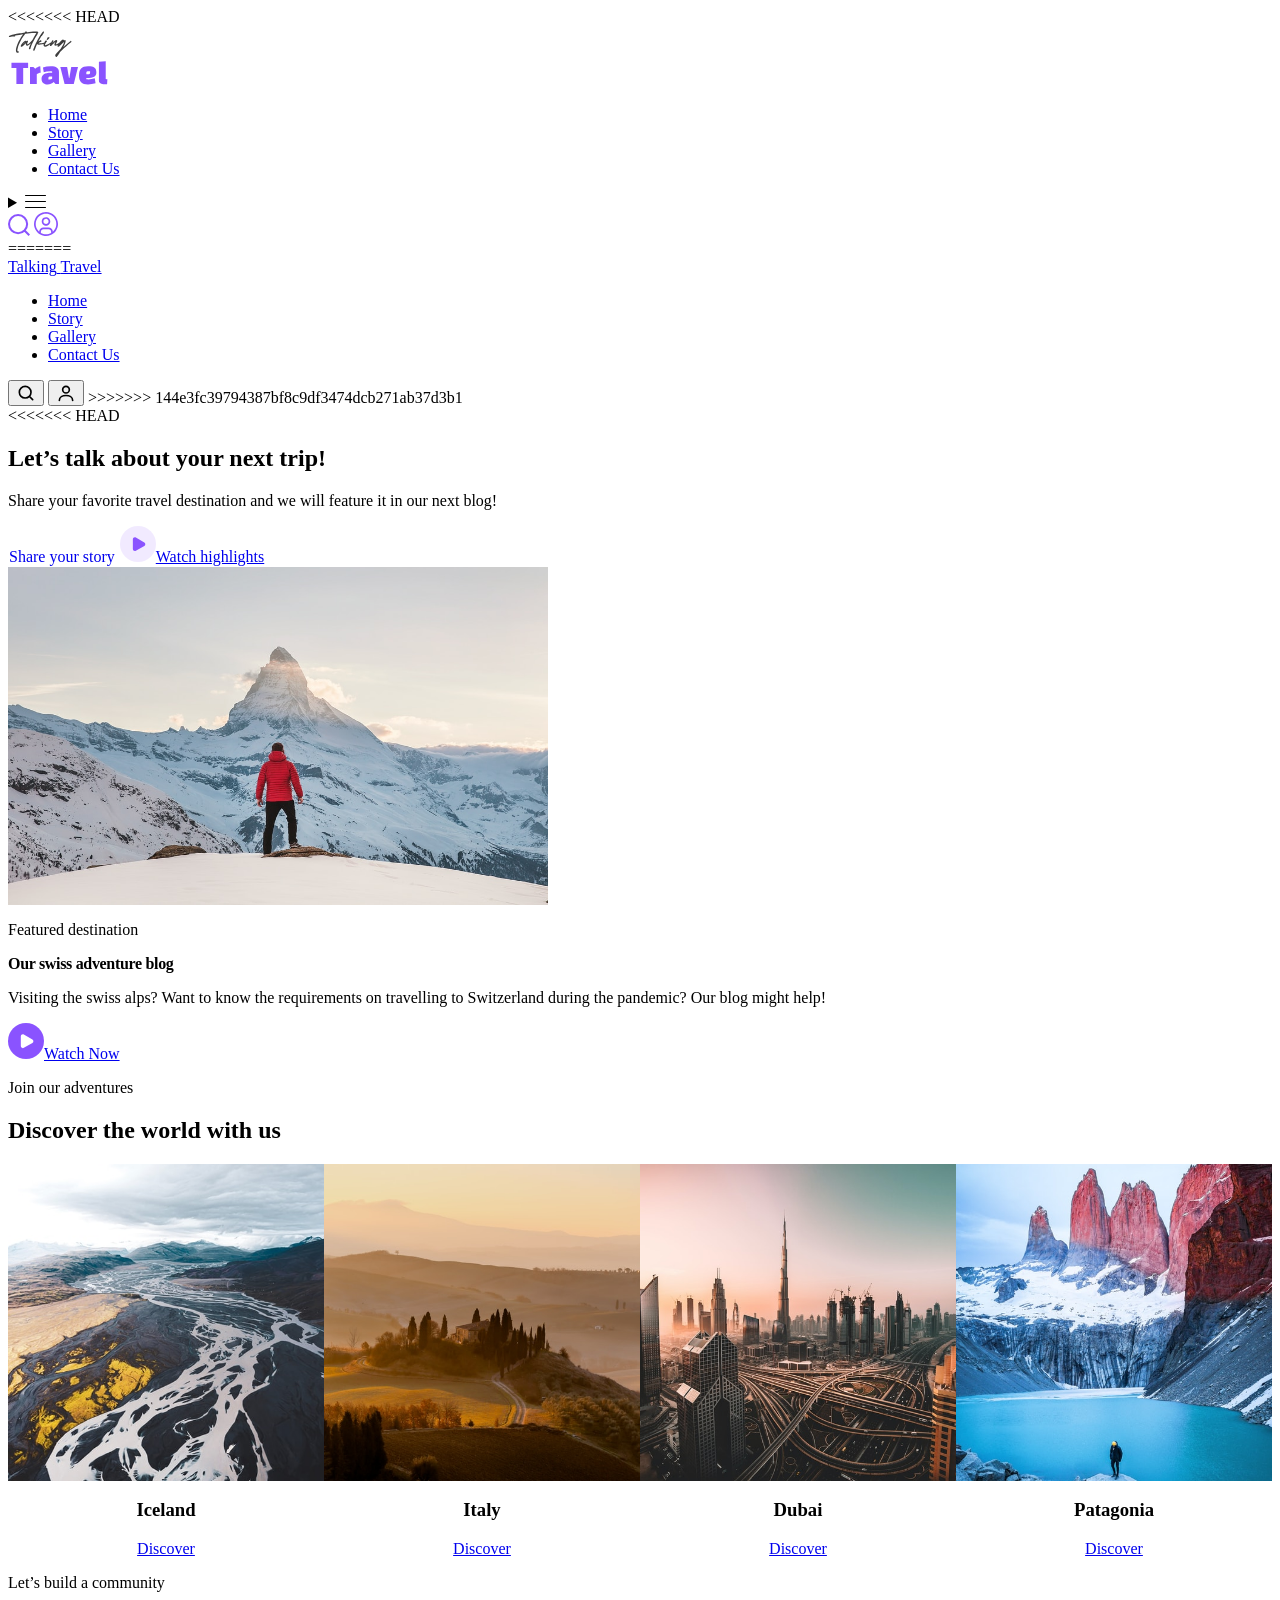
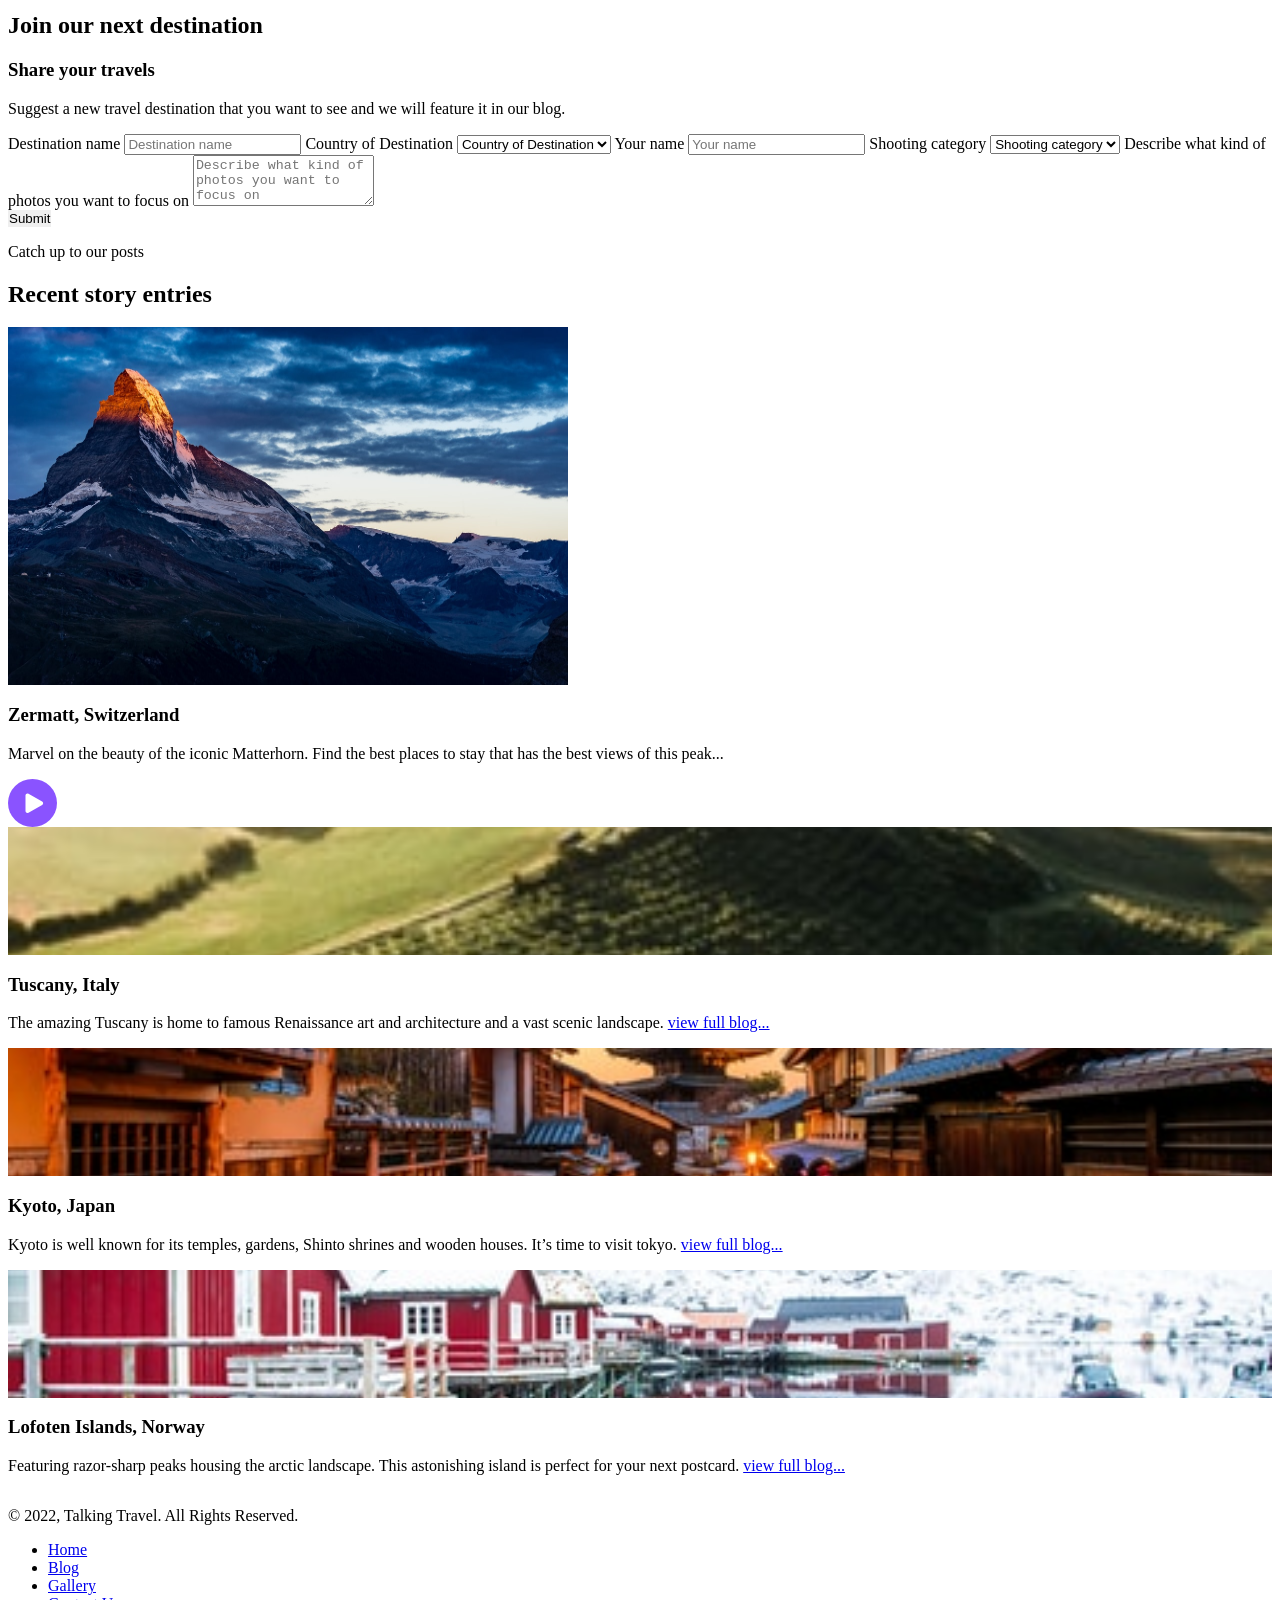
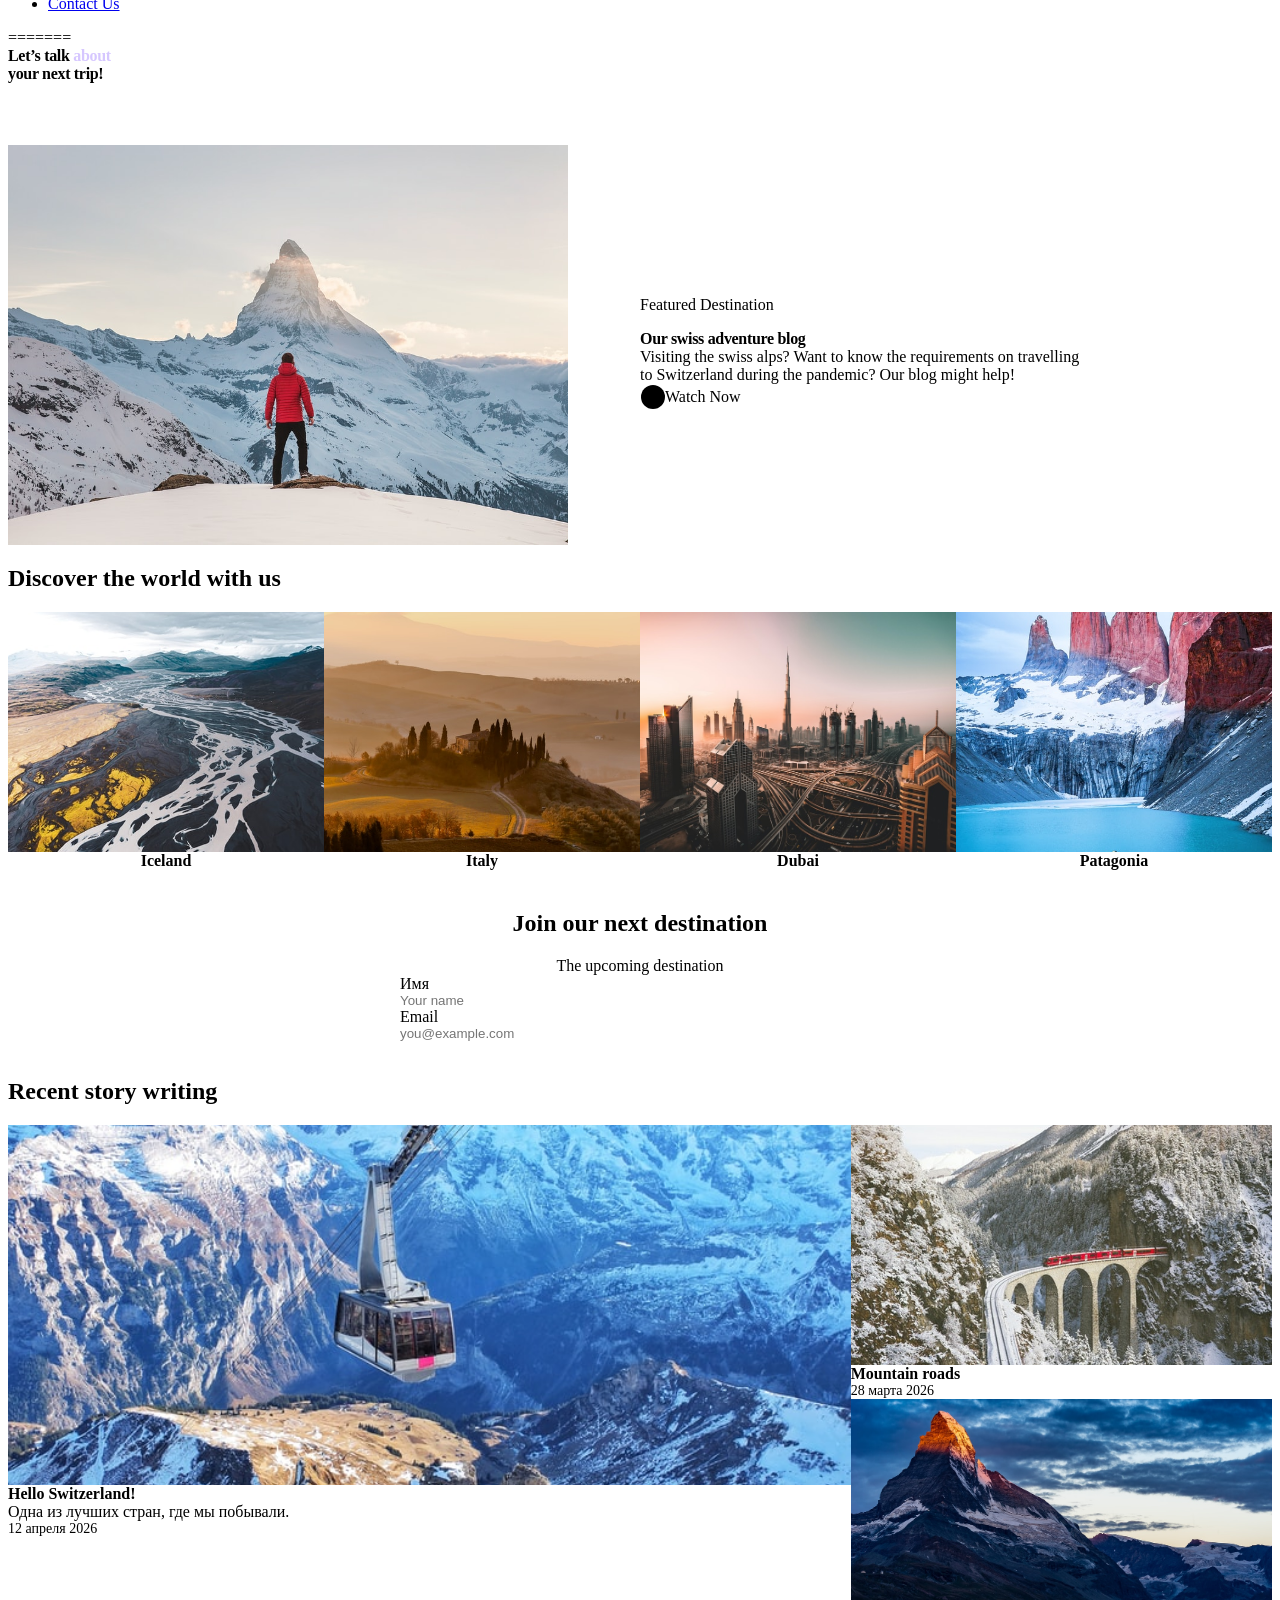
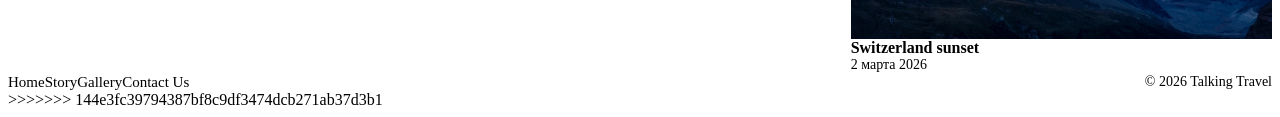
==== commit 6988d063: "Merge branch 'main' of https://github.com/gofffro/first-lab-web" ====
--- a/index.html
+++ b/index.html
@@ -1,3 +1,4 @@
+<<<<<<< HEAD
 <!doctype html>
 <html lang="en">
   <head>
@@ -36,9 +37,54 @@
           <a href="#stories" aria-label="Find travel stories"><img src="assets/travel/search.svg" alt=""></a>
           <a href="#contact" aria-label="Join our community"><img src="assets/travel/profile.svg" alt=""></a>
         </div>
-      </div>
-    </header>
-
+=======
+<!DOCTYPE html>
+<html lang="ru">
+<head>
+  <meta charset="UTF-8">
+  <meta name="viewport" content="width=device-width, initial-scale=1">
+  <title>Talking Travel — сообщество путешественников</title>
+  <link rel="preconnect" href="https://fonts.googleapis.com">
+  <link rel="preconnect" href="https://fonts.gstatic.com" crossorigin>
+  <link href="https://fonts.googleapis.com/css2?family=Inter:wght@400;600;700;800&family=Sacramento&display=swap" rel="stylesheet">
+  <link rel="stylesheet" href="./css/style.css">
+</head>
+<body>
+  <header class="site-header">
+    <div class="container site-header__inner">
+      <a class="logo" href="./index.html">
+        <span class="logo__script">Talking</span>
+        <span class="logo__bold">Travel</span>
+      </a>
+
+      <nav class="site-nav" aria-label="Основная навигация">
+        <ul class="site-nav__list">
+          <li><a class="site-nav__link" href="./index.html" aria-current="page">Home</a></li>
+          <li><a class="site-nav__link" href="#story">Story</a></li>
+          <li><a class="site-nav__link" href="#gallery">Gallery</a></li>
+          <li><a class="site-nav__link" href="#contact">Contact Us</a></li>
+        </ul>
+      </nav>
+
+      <div class="site-header__actions">
+        <button class="icon-button" type="button" aria-label="Поиск">
+          <svg width="20" height="20" viewBox="0 0 24 24" fill="none" aria-hidden="true">
+            <circle cx="11" cy="11" r="7" stroke="currentColor" stroke-width="2"/>
+            <path d="M20 20l-3.5-3.5" stroke="currentColor" stroke-width="2" stroke-linecap="round"/>
+          </svg>
+        </button>
+        <button class="icon-button" type="button" aria-label="Профиль">
+          <svg width="20" height="20" viewBox="0 0 24 24" fill="none" aria-hidden="true">
+            <circle cx="12" cy="8" r="4" stroke="currentColor" stroke-width="2"/>
+            <path d="M4 21c0-4 4-6 8-6s8 2 8 6" stroke="currentColor" stroke-width="2" stroke-linecap="round"/>
+          </svg>
+        </button>
+>>>>>>> 144e3fc39794387bf8c9df3474dcb271ab37d3b1
+      </div>
+    </div>
+  </header>
+
+<<<<<<< HEAD
     <main>
       <section class="hero" aria-labelledby="hero-title">
         <div class="container narrow-container">
@@ -212,3 +258,145 @@
     </footer>
   </body>
 </html>
+=======
+  <main id="main">
+    <!-- HERO -->
+    <section class="hero" aria-labelledby="hero-title">
+      <div class="container hero__inner">
+        <h1 id="hero-title" class="hero__title">
+          Let’s talk <span class="accent">about</span><br>your next trip!
+        </h1>
+        <p class="hero__text">
+          Share your favorite travel destination and we will feature it in our next blog!
+        </p>
+        <div class="hero__actions">
+          <a class="button button--primary" href="#join">Share your story</a>
+          <a class="button button--ghost" href="#featured">
+            <span class="icon-play" aria-hidden="true"></span>
+            Watch highlights
+          </a>
+        </div>
+      </div>
+    </section>
+
+    <!-- FEATURED -->
+    <section class="featured" id="featured" aria-labelledby="featured-title">
+      <div class="container featured__inner">
+        <img class="featured__image" src="./img/swiss.jpg" alt="Путешественник на фоне Маттерхорна" width="560" height="400" loading="lazy">
+        <div class="featured__content">
+          <p class="eyebrow">Featured Destination</p>
+          <h2 id="featured-title">Our swiss adventure blog</h2>
+          <p class="featured__text">
+            Visiting the swiss alps? Want to know the requirements on travelling to
+            Switzerland during the pandemic? Our blog might help!
+          </p>
+          <a class="button button--link" href="./blog.html">
+            <span class="icon-play" aria-hidden="true"></span>
+            Watch Now
+          </a>
+        </div>
+      </div>
+    </section>
+
+    <!-- DESTINATIONS -->
+    <section class="destinations" id="gallery" aria-labelledby="destinations-title">
+      <div class="container">
+        <h2 id="destinations-title" class="section-title">Discover the world with us</h2>
+        <ul class="destination-grid">
+          <li>
+            <article class="destination-card">
+              <img src="./img/iceland.jpg" alt="Пейзаж Исландии" width="320" height="240" loading="lazy">
+              <h3 class="destination-card__title">Iceland</h3>
+              <a class="button button--ghost" href="./blog.html#iceland">Discover</a>
+            </article>
+          </li>
+          <li>
+            <article class="destination-card">
+              <img src="./img/italy.jpg" alt="Улочка в Италии" width="320" height="240" loading="lazy">
+              <h3 class="destination-card__title">Italy</h3>
+              <a class="button button--ghost" href="./blog.html#italy">Discover</a>
+            </article>
+          </li>
+          <li>
+            <article class="destination-card">
+              <img src="./img/dubai.jpg" alt="Скайлайн Дубая" width="320" height="240" loading="lazy">
+              <h3 class="destination-card__title">Dubai</h3>
+              <a class="button button--ghost" href="./blog.html#dubai">Discover</a>
+            </article>
+          </li>
+          <li>
+            <article class="destination-card">
+              <img src="./img/patagonia.jpg" alt="Горы Патагонии" width="320" height="240" loading="lazy">
+              <h3 class="destination-card__title">Patagonia</h3>
+              <a class="button button--ghost" href="./blog.html#patagonia">Discover</a>
+            </article>
+          </li>
+        </ul>
+      </div>
+    </section>
+
+    <!-- JOIN FORM -->
+    <section class="join-form" id="join" aria-labelledby="join-title">
+      <div class="container join-form__inner">
+        <h2 id="join-title" class="section-title">Join our next destination</h2>
+        <p class="join-form__subtitle">The upcoming destination</p>
+        <form class="join-form__form" action="#" method="post">
+          <label class="visually-hidden" for="join-name">Имя</label>
+          <input id="join-name" name="name" type="text" placeholder="Your name" required>
+
+          <label class="visually-hidden" for="join-email">Email</label>
+          <input id="join-email" name="email" type="email" placeholder="you@example.com" required>
+
+          <button class="button button--primary" type="submit">Submit</button>
+        </form>
+      </div>
+    </section>
+
+    <!-- RECENT STORY -->
+    <section class="recent" id="story" aria-labelledby="recent-title">
+      <div class="container">
+        <h2 id="recent-title" class="section-title">Recent story writing</h2>
+        <ul class="recent-grid">
+          <li class="recent-grid__large">
+            <article class="story-card story-card--large">
+              <img src="./img/story-1.jpg" alt="Горный пейзаж" width="640" height="360" loading="lazy">
+              <h3 class="story-card__title">Hello Switzerland!</h3>
+              <p class="story-card__excerpt">Одна из лучших стран, где мы побывали.</p>
+              <time class="story-card__date" datetime="2026-04-12">12 апреля 2026</time>
+            </article>
+          </li>
+          <li>
+            <article class="story-card">
+              <img src="./img/story-2.jpg" alt="Дорога в горах" width="320" height="240" loading="lazy">
+              <h3 class="story-card__title">Mountain roads</h3>
+              <time class="story-card__date" datetime="2026-03-28">28 марта 2026</time>
+            </article>
+          </li>
+          <li>
+            <article class="story-card">
+              <img src="./img/story-3.jpg" alt="Закат в горах" width="320" height="240" loading="lazy">
+              <h3 class="story-card__title">Switzerland sunset</h3>
+              <time class="story-card__date" datetime="2026-03-02">2 марта 2026</time>
+            </article>
+          </li>
+        </ul>
+      </div>
+    </section>
+  </main>
+
+  <footer class="site-footer" id="contact">
+    <div class="container site-footer__inner">
+      <nav aria-label="Навигация в подвале">
+        <ul class="site-footer__list">
+          <li><a href="./index.html">Home</a></li>
+          <li><a href="#story">Story</a></li>
+          <li><a href="#gallery">Gallery</a></li>
+          <li><a href="#contact">Contact Us</a></li>
+        </ul>
+      </nav>
+      <p class="site-footer__copy">© 2026 Talking Travel</p>
+    </div>
+  </footer>
+</body>
+</html>
+>>>>>>> 144e3fc39794387bf8c9df3474dcb271ab37d3b1
--- a/css/style.css
+++ b/css/style.css
@@ -1,3 +1,4 @@
+<<<<<<< HEAD
 @font-face {
   font-family: Roboto;
   src: url('../assets/fonts/roboto-regular.ttf') format('truetype');
@@ -18,11 +19,22 @@
   font-weight: 400;
   font-display: swap;
 }
-
-* {
-  box-sizing: border-box;
-}
-
+=======
+/* ===== Токены ===== */
+:root {
+  --color-text: #1b1b1f;
+  --color-muted: #5b5b66;
+  --color-accent: #7B5BF5;
+  --color-accent-hover: #6344E0;
+  --color-surface: #ffffff;
+  --color-surface-2: #f6f7f9;
+  --color-border: #e5e7eb;
+>>>>>>> 144e3fc39794387bf8c9df3474dcb271ab37d3b1
+
+  --font-body: "Inter", system-ui, -apple-system, sans-serif;
+  --font-script: "Sacramento", cursive;
+
+<<<<<<< HEAD
 body {
   margin: 0;
   color: #434343;
@@ -136,9 +148,154 @@
 
 .mobile-menu {
   display: none;
-}
-
+=======
+  --step-0: 1rem;
+  --step-1: 1.25rem;
+  --step-2: clamp(1.5rem, 1rem + 2vw, 2.25rem);
+  --step-3: clamp(2rem, 1.2rem + 3vw, 3.5rem);
+
+  --space-2: 0.5rem;
+  --space-4: 1rem;
+  --space-8: 2rem;
+  --space-16: 4rem;
+
+  --radius-m: 12px;
+  --radius-s: 8px;
+  --radius-pill: 999px;
+  --shadow-m: 0 1px 2px rgba(0,0,0,.04), 0 8px 24px rgba(0,0,0,.06);
+
+  --container: 1200px;
+}
+
+/* ===== База ===== */
+*, *::before, *::after { box-sizing: border-box; }
+html { -webkit-text-size-adjust: 100%; scroll-behavior: smooth; }
+body {
+  margin: 0;
+  font-family: var(--font-body);
+  font-size: var(--step-0);
+  line-height: 1.5;
+  color: var(--color-text);
+  background: var(--color-surface);
+}
+img { display: block; max-width: 100%; height: auto; }
+a { color: inherit; }
+button, input { font: inherit; }
+
+:focus-visible {
+  outline: 2px solid var(--color-accent);
+  outline-offset: 2px;
+}
+
+.container {
+  width: min(100% - 2 * var(--space-4), var(--container));
+  margin-inline: auto;
+}
+
+.visually-hidden {
+  position: absolute;
+  width: 1px; height: 1px;
+  margin: -1px; padding: 0;
+  overflow: hidden;
+  clip-path: inset(50%);
+  white-space: nowrap;
+}
+
+.section-title {
+  font-size: var(--step-2);
+  margin: 0 0 var(--space-8);
+  letter-spacing: -0.02em;
+}
+
+.eyebrow {
+  text-transform: uppercase;
+  letter-spacing: 0.08em;
+  font-size: 0.75rem;
+  font-weight: 600;
+  color: var(--color-accent);
+  margin: 0 0 var(--space-2);
+}
+
+.accent { color: var(--color-accent); }
+
+/* ===== Шапка ===== */
+.site-header {
+  background: var(--color-surface);
+  border-bottom: 1px solid var(--color-border);
+  position: sticky;
+  top: 0;
+  z-index: 10;
+}
+.site-header__inner {
+  display: flex;
+  align-items: center;
+  justify-content: space-between;
+  gap: var(--space-4);
+  padding-block: var(--space-4);
+}
+
+.logo {
+  text-decoration: none;
+  line-height: 1;
+  display: inline-flex;
+  flex-direction: column;
+}
+.logo__script {
+  font-family: var(--font-script);
+  font-size: 1.25rem;
+  color: var(--color-text);
+  line-height: 1;
+}
+.logo__bold {
+  font-size: 1.5rem;
+  font-weight: 800;
+  color: var(--color-accent);
+  line-height: 1;
+}
+
+.site-nav__list {
+  display: flex;
+  gap: var(--space-8);
+  margin: 0; padding: 0;
+  list-style: none;
+}
+.site-nav__link {
+  text-decoration: none;
+  color: var(--color-text);
+  font-size: 0.9375rem;
+}
+.site-nav__link:hover { color: var(--color-accent); }
+.site-nav__link[aria-current="page"] {
+  color: var(--color-accent);
+  font-weight: 600;
+}
+
+.site-header__actions {
+  display: flex;
+  gap: var(--space-2);
+}
+.icon-button {
+  display: inline-flex;
+  align-items: center;
+  justify-content: center;
+  width: 40px;
+  height: 40px;
+  border: none;
+  background: transparent;
+  border-radius: var(--radius-pill);
+  color: var(--color-text);
+  cursor: pointer;
+  transition: background-color .15s ease, color .15s ease;
+}
+.icon-button:hover {
+  background: var(--color-surface-2);
+  color: var(--color-accent);
+>>>>>>> 144e3fc39794387bf8c9df3474dcb271ab37d3b1
+}
+
+/* ===== Hero ===== */
 .hero {
+<<<<<<< HEAD
   background-image: linear-gradient(90deg, #fff 1%, rgba(255, 255, 255, 0) 76%), url('../assets/travel/hero.png');
   background-position: center;
   background-size: cover;
@@ -686,3 +843,397 @@
     gap: 20px;
   }
 }
+=======
+  background-image:
+    linear-gradient(rgba(0,0,0,0.35), rgba(0,0,0,0.35)),
+    url("../img/hero.jpg");
+  background-size: cover;
+  background-position: center;
+  color: #fff;
+}
+.hero__inner {
+  padding-block: var(--space-16);
+  max-width: 720px;
+}
+.hero__title {
+  font-size: var(--step-3);
+  font-weight: 800;
+  letter-spacing: -0.02em;
+  margin: 0 0 var(--space-4);
+  text-wrap: balance;
+}
+.hero__title .accent { color: #d6c7ff; }
+.hero__text {
+  font-size: var(--step-1);
+  margin: 0 0 var(--space-8);
+  max-width: 55ch;
+  color: rgba(255,255,255,0.9);
+}
+.hero__actions {
+  display: flex;
+  flex-wrap: wrap;
+  gap: var(--space-2);
+}
+
+/* Кнопки */
+.button {
+  display: inline-flex;
+  align-items: center;
+  gap: var(--space-2);
+  padding: var(--space-2) var(--space-4);
+  border-radius: var(--radius-pill);
+  border: 1px solid transparent;
+  text-decoration: none;
+  cursor: pointer;
+  transition: background-color .15s ease, color .15s ease, border-color .15s ease;
+}
+.button--primary {
+  background: var(--color-accent);
+  color: #fff;
+}
+.button--primary:hover { background: var(--color-accent-hover); }
+.button--ghost {
+  background: transparent;
+  color: #fff;
+  border-color: rgba(255,255,255,0.4);
+}
+.button--ghost:hover { border-color: #fff; }
+.button--link {
+  background: transparent;
+  color: var(--color-text);
+  padding: 0;
+}
+.button--link:hover { color: var(--color-accent); }
+.button:active { transform: translateY(1px); }
+
+/* Иконка play */
+.icon-play {
+  display: inline-block;
+  width: 24px;
+  height: 24px;
+  border-radius: 50%;
+  background: currentColor;
+  position: relative;
+  flex-shrink: 0;
+}
+.icon-play::after {
+  content: "";
+  position: absolute;
+  top: 50%; left: 55%;
+  transform: translate(-50%, -50%);
+  border-style: solid;
+  border-width: 5px 0 5px 8px;
+  border-color: transparent transparent transparent var(--color-surface);
+}
+.button--ghost .icon-play { background: #fff; }
+.button--ghost .icon-play::after { border-left-color: var(--color-accent); }
+
+/* ===== Featured ===== */
+.featured { padding-block: var(--space-16); }
+.featured__inner {
+  display: grid;
+  gap: var(--space-8);
+}
+.featured__image {
+  border-radius: var(--radius-m);
+  box-shadow: var(--shadow-m);
+}
+.featured h2 {
+  font-size: var(--step-2);
+  margin: 0 0 var(--space-4);
+  letter-spacing: -0.02em;
+}
+.featured__text {
+  margin: 0 0 var(--space-8);
+  max-width: 55ch;
+  color: var(--color-muted);
+}
+
+/* ===== Destinations ===== */
+.destinations { padding-block: var(--space-16); }
+.destination-grid {
+  display: grid;
+  gap: var(--space-8);
+  grid-template-columns: repeat(auto-fit, minmax(220px, 1fr));
+  margin: 0; padding: 0;
+  list-style: none;
+}
+.destination-card {
+  display: flex;
+  flex-direction: column;
+  gap: var(--space-4);
+  text-align: center;
+}
+.destination-card img {
+  border-radius: var(--radius-m);
+  aspect-ratio: 4 / 3;
+  object-fit: cover;
+  width: 100%;
+}
+.destination-card__title {
+  margin: 0;
+  font-size: var(--step-1);
+  font-weight: 600;
+}
+
+/* ===== Join form ===== */
+.join-form {
+  background: var(--color-surface-2);
+  padding-block: var(--space-16);
+}
+.join-form__inner {
+  max-width: 480px;
+  margin-inline: auto;
+  text-align: center;
+}
+.join-form__subtitle {
+  color: var(--color-muted);
+  margin: 0 0 var(--space-8);
+}
+.join-form__form {
+  display: grid;
+  gap: var(--space-4);
+  text-align: left;
+}
+.join-form__form input {
+  width: 100%;
+  padding: var(--space-2) var(--space-4);
+  border: 1px solid var(--color-border);
+  border-radius: var(--radius-s);
+  background: var(--color-surface);
+}
+.join-form__form input:focus {
+  border-color: var(--color-accent);
+  outline: none;
+  box-shadow: 0 0 0 3px rgba(123, 91, 245, 0.15);
+}
+.join-form__form .button {
+  justify-content: center;
+}
+
+/* ===== Recent story ===== */
+.recent { padding-block: var(--space-16); }
+.recent-grid {
+  display: grid;
+  gap: var(--space-8);
+  grid-template-columns: 1fr;
+  margin: 0; padding: 0;
+  list-style: none;
+}
+.story-card {
+  display: flex;
+  flex-direction: column;
+  gap: var(--space-2);
+}
+.story-card img {
+  border-radius: var(--radius-m);
+  aspect-ratio: 4 / 3;
+  object-fit: cover;
+  width: 100%;
+}
+.story-card--large img { aspect-ratio: 16 / 9; }
+.story-card__title {
+  margin: 0;
+  font-size: var(--step-1);
+  font-weight: 600;
+}
+.story-card--large .story-card__title { font-size: var(--step-2); }
+.story-card__excerpt {
+  margin: 0;
+  color: var(--color-muted);
+}
+.story-card__date {
+  color: var(--color-muted);
+  font-size: 0.875rem;
+}
+
+/* ===== Подвал ===== */
+.site-footer {
+  background: var(--color-surface);
+  border-top: 1px solid var(--color-border);
+  padding-block: var(--space-8);
+}
+.site-footer__inner {
+  display: flex;
+  flex-direction: column;
+  gap: var(--space-4);
+  align-items: flex-start;
+}
+.site-footer__list {
+  display: flex;
+  flex-wrap: wrap;
+  gap: var(--space-4);
+  list-style: none;
+  padding: 0; margin: 0;
+}
+.site-footer__list a {
+  text-decoration: none;
+  color: var(--color-muted);
+  font-size: 0.9375rem;
+}
+.site-footer__list a:hover { color: var(--color-accent); }
+.site-footer__copy {
+  color: var(--color-muted);
+  margin: 0;
+  font-size: 0.875rem;
+}
+
+/* ===== Blog article ===== */
+.article { padding-block: var(--space-16); }
+.article__container {
+  max-width: 720px;
+}
+.article__header {
+  margin-bottom: var(--space-16);
+}
+.article__title {
+  font-size: var(--step-3);
+  font-weight: 800;
+  letter-spacing: -0.02em;
+  margin: 0 0 var(--space-4);
+}
+.article__meta {
+  display: flex;
+  gap: var(--space-4);
+  color: var(--color-muted);
+  font-size: 0.9375rem;
+  margin-bottom: var(--space-8);
+}
+.article__cover {
+  border-radius: var(--radius-m);
+  margin-bottom: var(--space-8);
+  width: 100%;
+  aspect-ratio: 16 / 9;
+  object-fit: cover;
+}
+.article__video {
+  display: inline-flex;
+  align-items: center;
+  gap: var(--space-2);
+  text-decoration: none;
+  color: var(--color-accent);
+  font-weight: 600;
+}
+.article__video .icon-play { background: var(--color-accent); }
+.article__video .icon-play::after { border-left-color: #fff; }
+
+.article__body h2 {
+  font-size: var(--step-2);
+  margin: 0 0 var(--space-4);
+}
+.article__body p {
+  margin: 0 0 var(--space-4);
+  color: var(--color-text);
+}
+.article__body { margin-bottom: var(--space-16); }
+
+/* Blockquote */
+.blockquote {
+  background: var(--color-surface-2);
+  border-left: 4px solid var(--color-accent);
+  border-radius: var(--radius-m);
+  padding: var(--space-8);
+  margin: 0 0 var(--space-16);
+}
+.blockquote p {
+  font-style: italic;
+  font-size: var(--step-1);
+  margin: 0 0 var(--space-4);
+}
+
+/* Adventure */
+.adventure__gallery {
+  display: grid;
+  gap: var(--space-4);
+  grid-template-columns: repeat(auto-fit, minmax(180px, 1fr));
+  margin-bottom: var(--space-8);
+}
+.adventure__gallery img {
+  border-radius: var(--radius-m);
+  aspect-ratio: 4 / 3;
+  object-fit: cover;
+  width: 100%;
+}
+
+/* ===== Адаптив: планшет (768px и шире) ===== */
+@media (min-width: 48em) {
+  .featured__inner {
+    grid-template-columns: 1fr 1fr;
+    align-items: center;
+  }
+  .recent-grid {
+    grid-template-columns: 2fr 1fr;
+    grid-template-areas:
+      "large small1"
+      "large small2";
+  }
+  .recent-grid__large { grid-area: large; }
+  .recent-grid li:nth-child(2) { grid-area: small1; }
+  .recent-grid li:nth-child(3) { grid-area: small2; }
+
+  .site-footer__inner {
+    flex-direction: row;
+    justify-content: space-between;
+    align-items: center;
+  }
+}
+
+/* ===== Адаптив: мобильный (до 768px) ===== */
+@media (max-width: 47.99em) {
+  .site-header__inner {
+    flex-wrap: wrap;
+  }
+  .site-nav {
+    order: 3;
+    width: 100%;
+  }
+  .site-nav__list {
+    flex-direction: column;
+    gap: var(--space-2);
+    padding-block: var(--space-4);
+    border-top: 1px solid var(--color-border);
+  }
+  .hero__inner { padding-block: var(--space-8); }
+  .hero__title { font-size: clamp(1.75rem, 1.2rem + 4vw, 2.5rem); }
+  .destination-grid {
+    grid-template-columns: repeat(auto-fit, minmax(160px, 1fr));
+  }
+  .adventure__gallery {
+    grid-template-columns: 1fr;
+  }
+}
+
+/* ===== Состояния ===== */
+.button[disabled],
+.button:disabled {
+  opacity: 0.5;
+  cursor: not-allowed;
+  pointer-events: none;
+}
+
+.button--primary:focus-visible,
+.button--ghost:focus-visible,
+.button--link:focus-visible {
+  outline: 2px solid var(--color-accent);
+  outline-offset: 2px;
+}
+
+.button--ghost:focus-visible {
+  outline-color: #fff;
+}
+
+.site-nav__link:focus-visible {
+  outline: 2px solid var(--color-accent);
+  outline-offset: 4px;
+  border-radius: 4px;
+}
+
+/* Уважение к настройкам пользователя */
+@media (prefers-reduced-motion: reduce) {
+  *, *::before, *::after {
+    transition-duration: 0.01ms !important;
+    animation-duration: 0.01ms !important;
+    scroll-behavior: auto !important;
+  }
+}
+>>>>>>> 144e3fc39794387bf8c9df3474dcb271ab37d3b1
--- a/css/style.css
+++ b/css/style.css
@@ -1,3 +1,4 @@
+<<<<<<< HEAD
 @font-face {
   font-family: Roboto;
   src: url('../assets/fonts/roboto-regular.ttf') format('truetype');
@@ -18,11 +19,22 @@
   font-weight: 400;
   font-display: swap;
 }
-
-* {
-  box-sizing: border-box;
-}
-
+=======
+/* ===== Токены ===== */
+:root {
+  --color-text: #1b1b1f;
+  --color-muted: #5b5b66;
+  --color-accent: #7B5BF5;
+  --color-accent-hover: #6344E0;
+  --color-surface: #ffffff;
+  --color-surface-2: #f6f7f9;
+  --color-border: #e5e7eb;
+>>>>>>> 144e3fc39794387bf8c9df3474dcb271ab37d3b1
+
+  --font-body: "Inter", system-ui, -apple-system, sans-serif;
+  --font-script: "Sacramento", cursive;
+
+<<<<<<< HEAD
 body {
   margin: 0;
   color: #434343;
@@ -136,9 +148,154 @@
 
 .mobile-menu {
   display: none;
-}
-
+=======
+  --step-0: 1rem;
+  --step-1: 1.25rem;
+  --step-2: clamp(1.5rem, 1rem + 2vw, 2.25rem);
+  --step-3: clamp(2rem, 1.2rem + 3vw, 3.5rem);
+
+  --space-2: 0.5rem;
+  --space-4: 1rem;
+  --space-8: 2rem;
+  --space-16: 4rem;
+
+  --radius-m: 12px;
+  --radius-s: 8px;
+  --radius-pill: 999px;
+  --shadow-m: 0 1px 2px rgba(0,0,0,.04), 0 8px 24px rgba(0,0,0,.06);
+
+  --container: 1200px;
+}
+
+/* ===== База ===== */
+*, *::before, *::after { box-sizing: border-box; }
+html { -webkit-text-size-adjust: 100%; scroll-behavior: smooth; }
+body {
+  margin: 0;
+  font-family: var(--font-body);
+  font-size: var(--step-0);
+  line-height: 1.5;
+  color: var(--color-text);
+  background: var(--color-surface);
+}
+img { display: block; max-width: 100%; height: auto; }
+a { color: inherit; }
+button, input { font: inherit; }
+
+:focus-visible {
+  outline: 2px solid var(--color-accent);
+  outline-offset: 2px;
+}
+
+.container {
+  width: min(100% - 2 * var(--space-4), var(--container));
+  margin-inline: auto;
+}
+
+.visually-hidden {
+  position: absolute;
+  width: 1px; height: 1px;
+  margin: -1px; padding: 0;
+  overflow: hidden;
+  clip-path: inset(50%);
+  white-space: nowrap;
+}
+
+.section-title {
+  font-size: var(--step-2);
+  margin: 0 0 var(--space-8);
+  letter-spacing: -0.02em;
+}
+
+.eyebrow {
+  text-transform: uppercase;
+  letter-spacing: 0.08em;
+  font-size: 0.75rem;
+  font-weight: 600;
+  color: var(--color-accent);
+  margin: 0 0 var(--space-2);
+}
+
+.accent { color: var(--color-accent); }
+
+/* ===== Шапка ===== */
+.site-header {
+  background: var(--color-surface);
+  border-bottom: 1px solid var(--color-border);
+  position: sticky;
+  top: 0;
+  z-index: 10;
+}
+.site-header__inner {
+  display: flex;
+  align-items: center;
+  justify-content: space-between;
+  gap: var(--space-4);
+  padding-block: var(--space-4);
+}
+
+.logo {
+  text-decoration: none;
+  line-height: 1;
+  display: inline-flex;
+  flex-direction: column;
+}
+.logo__script {
+  font-family: var(--font-script);
+  font-size: 1.25rem;
+  color: var(--color-text);
+  line-height: 1;
+}
+.logo__bold {
+  font-size: 1.5rem;
+  font-weight: 800;
+  color: var(--color-accent);
+  line-height: 1;
+}
+
+.site-nav__list {
+  display: flex;
+  gap: var(--space-8);
+  margin: 0; padding: 0;
+  list-style: none;
+}
+.site-nav__link {
+  text-decoration: none;
+  color: var(--color-text);
+  font-size: 0.9375rem;
+}
+.site-nav__link:hover { color: var(--color-accent); }
+.site-nav__link[aria-current="page"] {
+  color: var(--color-accent);
+  font-weight: 600;
+}
+
+.site-header__actions {
+  display: flex;
+  gap: var(--space-2);
+}
+.icon-button {
+  display: inline-flex;
+  align-items: center;
+  justify-content: center;
+  width: 40px;
+  height: 40px;
+  border: none;
+  background: transparent;
+  border-radius: var(--radius-pill);
+  color: var(--color-text);
+  cursor: pointer;
+  transition: background-color .15s ease, color .15s ease;
+}
+.icon-button:hover {
+  background: var(--color-surface-2);
+  color: var(--color-accent);
+>>>>>>> 144e3fc39794387bf8c9df3474dcb271ab37d3b1
+}
+
+/* ===== Hero ===== */
 .hero {
+<<<<<<< HEAD
   background-image: linear-gradient(90deg, #fff 1%, rgba(255, 255, 255, 0) 76%), url('../assets/travel/hero.png');
   background-position: center;
   background-size: cover;
@@ -686,3 +843,397 @@
     gap: 20px;
   }
 }
+=======
+  background-image:
+    linear-gradient(rgba(0,0,0,0.35), rgba(0,0,0,0.35)),
+    url("../img/hero.jpg");
+  background-size: cover;
+  background-position: center;
+  color: #fff;
+}
+.hero__inner {
+  padding-block: var(--space-16);
+  max-width: 720px;
+}
+.hero__title {
+  font-size: var(--step-3);
+  font-weight: 800;
+  letter-spacing: -0.02em;
+  margin: 0 0 var(--space-4);
+  text-wrap: balance;
+}
+.hero__title .accent { color: #d6c7ff; }
+.hero__text {
+  font-size: var(--step-1);
+  margin: 0 0 var(--space-8);
+  max-width: 55ch;
+  color: rgba(255,255,255,0.9);
+}
+.hero__actions {
+  display: flex;
+  flex-wrap: wrap;
+  gap: var(--space-2);
+}
+
+/* Кнопки */
+.button {
+  display: inline-flex;
+  align-items: center;
+  gap: var(--space-2);
+  padding: var(--space-2) var(--space-4);
+  border-radius: var(--radius-pill);
+  border: 1px solid transparent;
+  text-decoration: none;
+  cursor: pointer;
+  transition: background-color .15s ease, color .15s ease, border-color .15s ease;
+}
+.button--primary {
+  background: var(--color-accent);
+  color: #fff;
+}
+.button--primary:hover { background: var(--color-accent-hover); }
+.button--ghost {
+  background: transparent;
+  color: #fff;
+  border-color: rgba(255,255,255,0.4);
+}
+.button--ghost:hover { border-color: #fff; }
+.button--link {
+  background: transparent;
+  color: var(--color-text);
+  padding: 0;
+}
+.button--link:hover { color: var(--color-accent); }
+.button:active { transform: translateY(1px); }
+
+/* Иконка play */
+.icon-play {
+  display: inline-block;
+  width: 24px;
+  height: 24px;
+  border-radius: 50%;
+  background: currentColor;
+  position: relative;
+  flex-shrink: 0;
+}
+.icon-play::after {
+  content: "";
+  position: absolute;
+  top: 50%; left: 55%;
+  transform: translate(-50%, -50%);
+  border-style: solid;
+  border-width: 5px 0 5px 8px;
+  border-color: transparent transparent transparent var(--color-surface);
+}
+.button--ghost .icon-play { background: #fff; }
+.button--ghost .icon-play::after { border-left-color: var(--color-accent); }
+
+/* ===== Featured ===== */
+.featured { padding-block: var(--space-16); }
+.featured__inner {
+  display: grid;
+  gap: var(--space-8);
+}
+.featured__image {
+  border-radius: var(--radius-m);
+  box-shadow: var(--shadow-m);
+}
+.featured h2 {
+  font-size: var(--step-2);
+  margin: 0 0 var(--space-4);
+  letter-spacing: -0.02em;
+}
+.featured__text {
+  margin: 0 0 var(--space-8);
+  max-width: 55ch;
+  color: var(--color-muted);
+}
+
+/* ===== Destinations ===== */
+.destinations { padding-block: var(--space-16); }
+.destination-grid {
+  display: grid;
+  gap: var(--space-8);
+  grid-template-columns: repeat(auto-fit, minmax(220px, 1fr));
+  margin: 0; padding: 0;
+  list-style: none;
+}
+.destination-card {
+  display: flex;
+  flex-direction: column;
+  gap: var(--space-4);
+  text-align: center;
+}
+.destination-card img {
+  border-radius: var(--radius-m);
+  aspect-ratio: 4 / 3;
+  object-fit: cover;
+  width: 100%;
+}
+.destination-card__title {
+  margin: 0;
+  font-size: var(--step-1);
+  font-weight: 600;
+}
+
+/* ===== Join form ===== */
+.join-form {
+  background: var(--color-surface-2);
+  padding-block: var(--space-16);
+}
+.join-form__inner {
+  max-width: 480px;
+  margin-inline: auto;
+  text-align: center;
+}
+.join-form__subtitle {
+  color: var(--color-muted);
+  margin: 0 0 var(--space-8);
+}
+.join-form__form {
+  display: grid;
+  gap: var(--space-4);
+  text-align: left;
+}
+.join-form__form input {
+  width: 100%;
+  padding: var(--space-2) var(--space-4);
+  border: 1px solid var(--color-border);
+  border-radius: var(--radius-s);
+  background: var(--color-surface);
+}
+.join-form__form input:focus {
+  border-color: var(--color-accent);
+  outline: none;
+  box-shadow: 0 0 0 3px rgba(123, 91, 245, 0.15);
+}
+.join-form__form .button {
+  justify-content: center;
+}
+
+/* ===== Recent story ===== */
+.recent { padding-block: var(--space-16); }
+.recent-grid {
+  display: grid;
+  gap: var(--space-8);
+  grid-template-columns: 1fr;
+  margin: 0; padding: 0;
+  list-style: none;
+}
+.story-card {
+  display: flex;
+  flex-direction: column;
+  gap: var(--space-2);
+}
+.story-card img {
+  border-radius: var(--radius-m);
+  aspect-ratio: 4 / 3;
+  object-fit: cover;
+  width: 100%;
+}
+.story-card--large img { aspect-ratio: 16 / 9; }
+.story-card__title {
+  margin: 0;
+  font-size: var(--step-1);
+  font-weight: 600;
+}
+.story-card--large .story-card__title { font-size: var(--step-2); }
+.story-card__excerpt {
+  margin: 0;
+  color: var(--color-muted);
+}
+.story-card__date {
+  color: var(--color-muted);
+  font-size: 0.875rem;
+}
+
+/* ===== Подвал ===== */
+.site-footer {
+  background: var(--color-surface);
+  border-top: 1px solid var(--color-border);
+  padding-block: var(--space-8);
+}
+.site-footer__inner {
+  display: flex;
+  flex-direction: column;
+  gap: var(--space-4);
+  align-items: flex-start;
+}
+.site-footer__list {
+  display: flex;
+  flex-wrap: wrap;
+  gap: var(--space-4);
+  list-style: none;
+  padding: 0; margin: 0;
+}
+.site-footer__list a {
+  text-decoration: none;
+  color: var(--color-muted);
+  font-size: 0.9375rem;
+}
+.site-footer__list a:hover { color: var(--color-accent); }
+.site-footer__copy {
+  color: var(--color-muted);
+  margin: 0;
+  font-size: 0.875rem;
+}
+
+/* ===== Blog article ===== */
+.article { padding-block: var(--space-16); }
+.article__container {
+  max-width: 720px;
+}
+.article__header {
+  margin-bottom: var(--space-16);
+}
+.article__title {
+  font-size: var(--step-3);
+  font-weight: 800;
+  letter-spacing: -0.02em;
+  margin: 0 0 var(--space-4);
+}
+.article__meta {
+  display: flex;
+  gap: var(--space-4);
+  color: var(--color-muted);
+  font-size: 0.9375rem;
+  margin-bottom: var(--space-8);
+}
+.article__cover {
+  border-radius: var(--radius-m);
+  margin-bottom: var(--space-8);
+  width: 100%;
+  aspect-ratio: 16 / 9;
+  object-fit: cover;
+}
+.article__video {
+  display: inline-flex;
+  align-items: center;
+  gap: var(--space-2);
+  text-decoration: none;
+  color: var(--color-accent);
+  font-weight: 600;
+}
+.article__video .icon-play { background: var(--color-accent); }
+.article__video .icon-play::after { border-left-color: #fff; }
+
+.article__body h2 {
+  font-size: var(--step-2);
+  margin: 0 0 var(--space-4);
+}
+.article__body p {
+  margin: 0 0 var(--space-4);
+  color: var(--color-text);
+}
+.article__body { margin-bottom: var(--space-16); }
+
+/* Blockquote */
+.blockquote {
+  background: var(--color-surface-2);
+  border-left: 4px solid var(--color-accent);
+  border-radius: var(--radius-m);
+  padding: var(--space-8);
+  margin: 0 0 var(--space-16);
+}
+.blockquote p {
+  font-style: italic;
+  font-size: var(--step-1);
+  margin: 0 0 var(--space-4);
+}
+
+/* Adventure */
+.adventure__gallery {
+  display: grid;
+  gap: var(--space-4);
+  grid-template-columns: repeat(auto-fit, minmax(180px, 1fr));
+  margin-bottom: var(--space-8);
+}
+.adventure__gallery img {
+  border-radius: var(--radius-m);
+  aspect-ratio: 4 / 3;
+  object-fit: cover;
+  width: 100%;
+}
+
+/* ===== Адаптив: планшет (768px и шире) ===== */
+@media (min-width: 48em) {
+  .featured__inner {
+    grid-template-columns: 1fr 1fr;
+    align-items: center;
+  }
+  .recent-grid {
+    grid-template-columns: 2fr 1fr;
+    grid-template-areas:
+      "large small1"
+      "large small2";
+  }
+  .recent-grid__large { grid-area: large; }
+  .recent-grid li:nth-child(2) { grid-area: small1; }
+  .recent-grid li:nth-child(3) { grid-area: small2; }
+
+  .site-footer__inner {
+    flex-direction: row;
+    justify-content: space-between;
+    align-items: center;
+  }
+}
+
+/* ===== Адаптив: мобильный (до 768px) ===== */
+@media (max-width: 47.99em) {
+  .site-header__inner {
+    flex-wrap: wrap;
+  }
+  .site-nav {
+    order: 3;
+    width: 100%;
+  }
+  .site-nav__list {
+    flex-direction: column;
+    gap: var(--space-2);
+    padding-block: var(--space-4);
+    border-top: 1px solid var(--color-border);
+  }
+  .hero__inner { padding-block: var(--space-8); }
+  .hero__title { font-size: clamp(1.75rem, 1.2rem + 4vw, 2.5rem); }
+  .destination-grid {
+    grid-template-columns: repeat(auto-fit, minmax(160px, 1fr));
+  }
+  .adventure__gallery {
+    grid-template-columns: 1fr;
+  }
+}
+
+/* ===== Состояния ===== */
+.button[disabled],
+.button:disabled {
+  opacity: 0.5;
+  cursor: not-allowed;
+  pointer-events: none;
+}
+
+.button--primary:focus-visible,
+.button--ghost:focus-visible,
+.button--link:focus-visible {
+  outline: 2px solid var(--color-accent);
+  outline-offset: 2px;
+}
+
+.button--ghost:focus-visible {
+  outline-color: #fff;
+}
+
+.site-nav__link:focus-visible {
+  outline: 2px solid var(--color-accent);
+  outline-offset: 4px;
+  border-radius: 4px;
+}
+
+/* Уважение к настройкам пользователя */
+@media (prefers-reduced-motion: reduce) {
+  *, *::before, *::after {
+    transition-duration: 0.01ms !important;
+    animation-duration: 0.01ms !important;
+    scroll-behavior: auto !important;
+  }
+}
+>>>>>>> 144e3fc39794387bf8c9df3474dcb271ab37d3b1
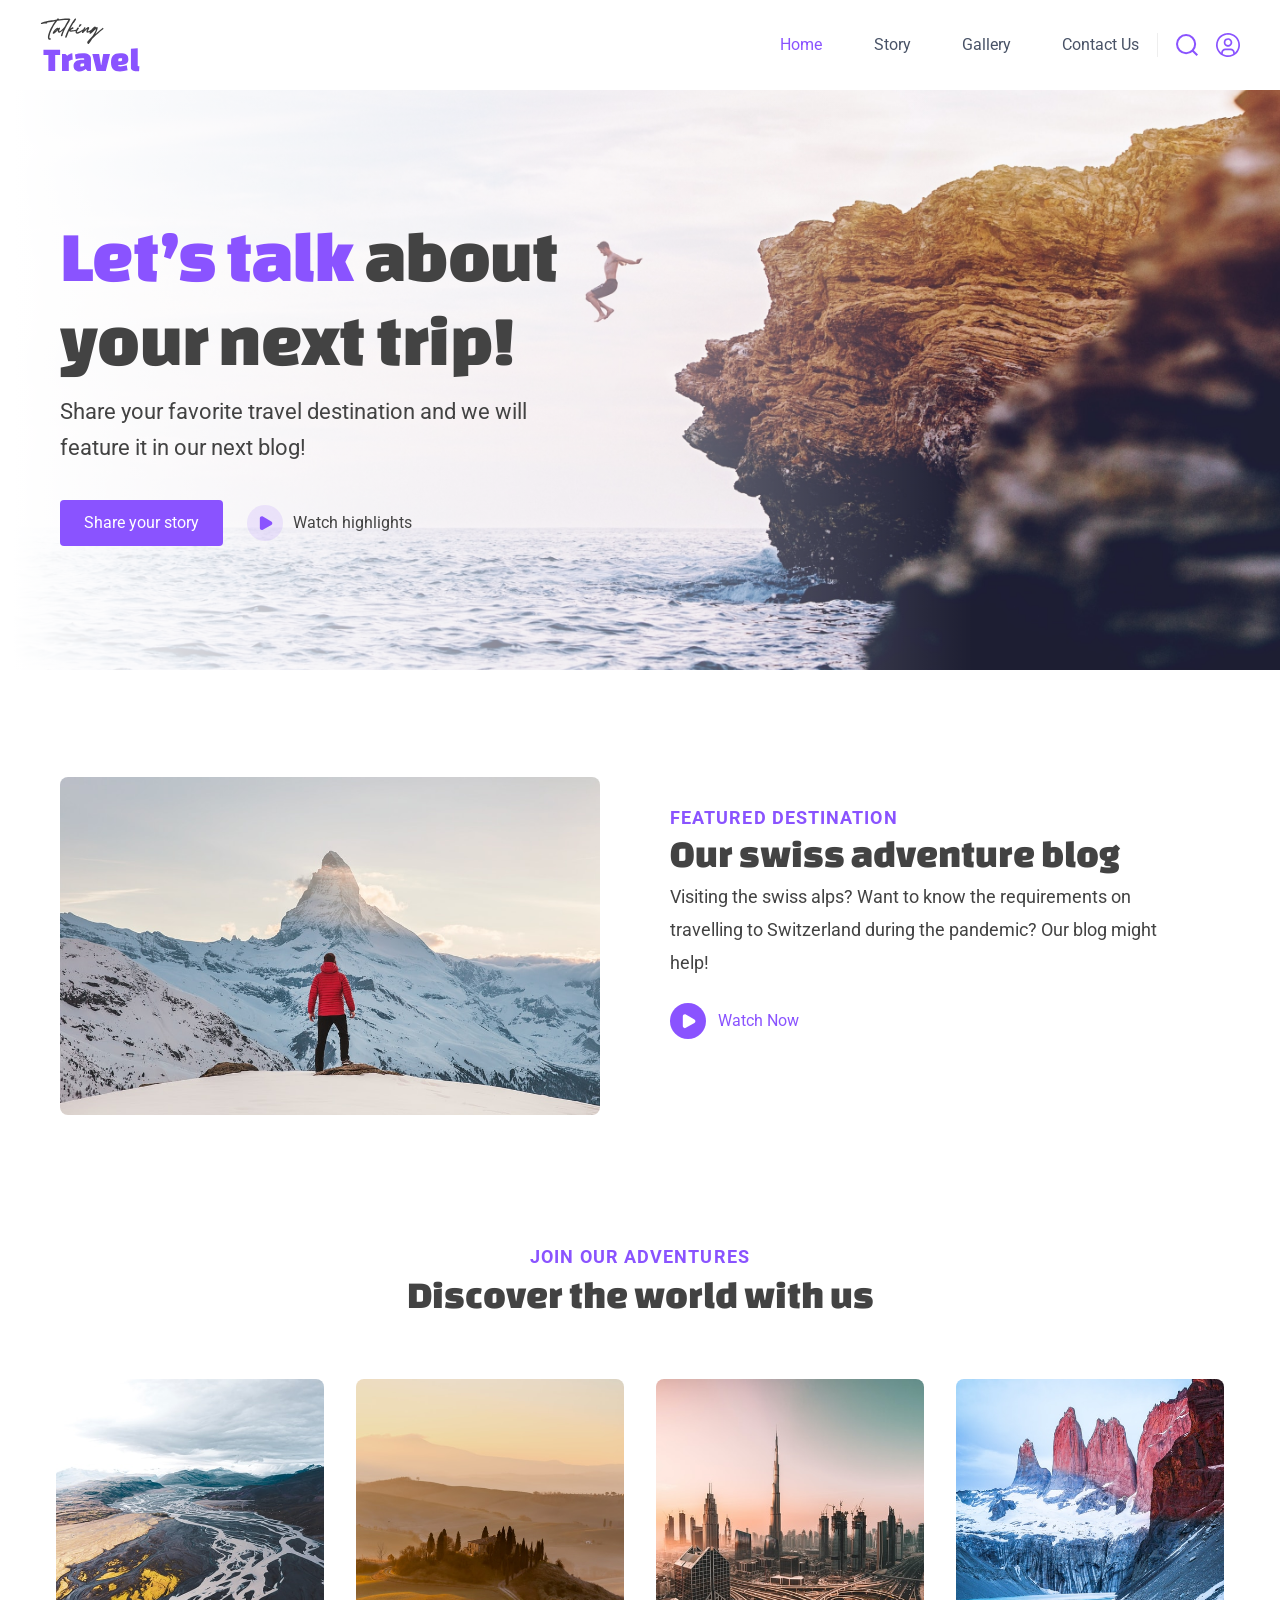
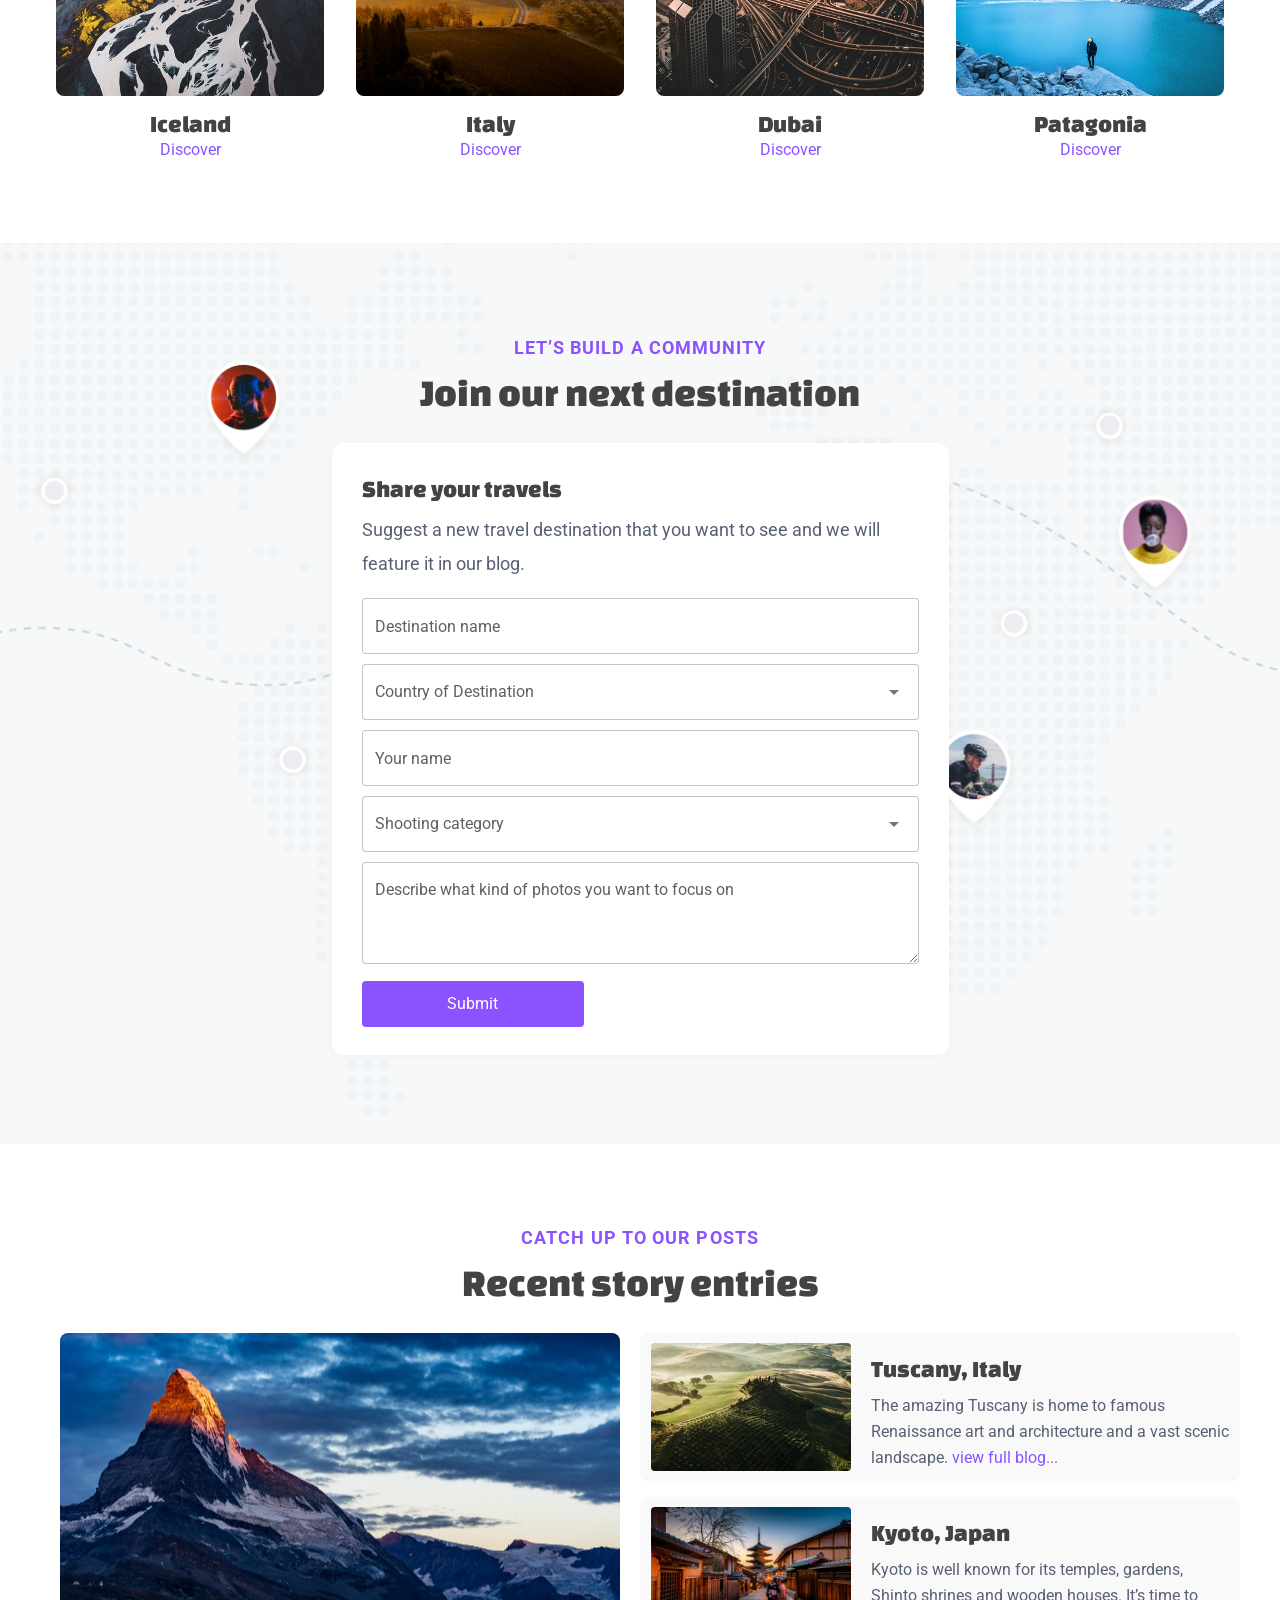
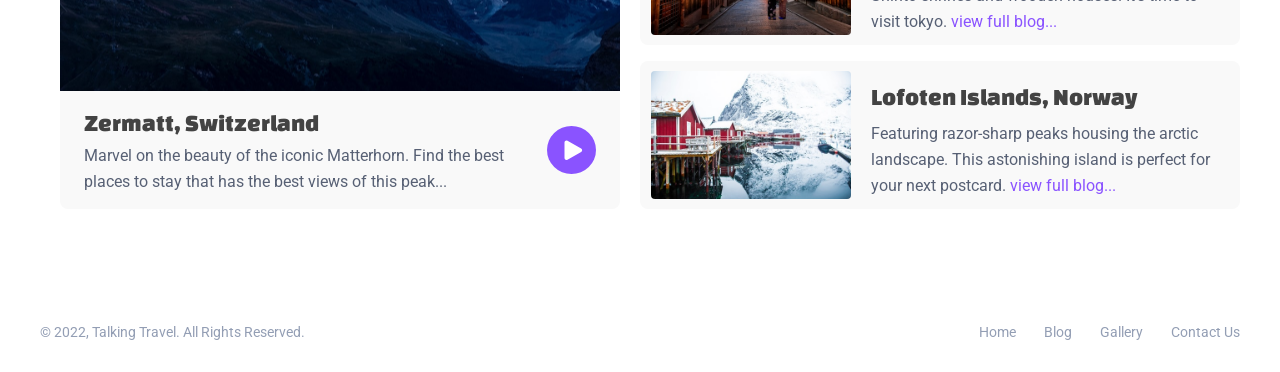
==== commit b9345349: "fix: restore working Talking Travel version before merge" ====
--- a/index.html
+++ b/index.html
@@ -1,402 +1,214 @@
-<<<<<<< HEAD
-<!doctype html>
-<html lang="en">
-  <head>
-    <meta charset="UTF-8">
-    <meta name="viewport" content="width=device-width, initial-scale=1.0">
-    <meta name="description" content="Travel stories, photography and adventures from the Talking Travel community.">
-    <title>Talking Travel</title>
-    <link rel="stylesheet" href="css/style.css">
-  </head>
-  <body id="home">
-    <header class="site-header">
-      <div class="container header-inner">
-        <a class="logo" href="#home" aria-label="Talking Travel home">
-          <img src="assets/travel/logo.svg" alt="Talking Travel" width="100" height="64">
-        </a>
-        <nav class="desktop-nav" aria-label="Main navigation">
-          <ul class="nav-links">
-            <li><a class="active" href="#home" aria-current="page">Home</a></li>
-            <li><a href="story.html">Story</a></li>
-            <li><a href="#gallery">Gallery</a></li>
-            <li><a href="#contact">Contact Us</a></li>
-          </ul>
-        </nav>
-        <details class="mobile-menu">
-          <summary aria-label="Navigation menu"><img src="assets/travel/menu.svg" alt=""></summary>
-          <nav aria-label="Mobile navigation">
-            <ul class="nav-links">
-              <li><a href="#home">Home</a></li>
-              <li><a href="story.html">Story</a></li>
-              <li><a href="#gallery">Gallery</a></li>
-              <li><a href="#contact">Contact Us</a></li>
-            </ul>
-          </nav>
-        </details>
-        <div class="header-actions">
-          <a href="#stories" aria-label="Find travel stories"><img src="assets/travel/search.svg" alt=""></a>
-          <a href="#contact" aria-label="Join our community"><img src="assets/travel/profile.svg" alt=""></a>
-        </div>
-=======
-<!DOCTYPE html>
-<html lang="ru">
-<head>
-  <meta charset="UTF-8">
-  <meta name="viewport" content="width=device-width, initial-scale=1">
-  <title>Talking Travel — сообщество путешественников</title>
-  <link rel="preconnect" href="https://fonts.googleapis.com">
-  <link rel="preconnect" href="https://fonts.gstatic.com" crossorigin>
-  <link href="https://fonts.googleapis.com/css2?family=Inter:wght@400;600;700;800&family=Sacramento&display=swap" rel="stylesheet">
-  <link rel="stylesheet" href="./css/style.css">
-</head>
-<body>
-  <header class="site-header">
-    <div class="container site-header__inner">
-      <a class="logo" href="./index.html">
-        <span class="logo__script">Talking</span>
-        <span class="logo__bold">Travel</span>
-      </a>
-
-      <nav class="site-nav" aria-label="Основная навигация">
-        <ul class="site-nav__list">
-          <li><a class="site-nav__link" href="./index.html" aria-current="page">Home</a></li>
-          <li><a class="site-nav__link" href="#story">Story</a></li>
-          <li><a class="site-nav__link" href="#gallery">Gallery</a></li>
-          <li><a class="site-nav__link" href="#contact">Contact Us</a></li>
-        </ul>
-      </nav>
-
-      <div class="site-header__actions">
-        <button class="icon-button" type="button" aria-label="Поиск">
-          <svg width="20" height="20" viewBox="0 0 24 24" fill="none" aria-hidden="true">
-            <circle cx="11" cy="11" r="7" stroke="currentColor" stroke-width="2"/>
-            <path d="M20 20l-3.5-3.5" stroke="currentColor" stroke-width="2" stroke-linecap="round"/>
-          </svg>
-        </button>
-        <button class="icon-button" type="button" aria-label="Профиль">
-          <svg width="20" height="20" viewBox="0 0 24 24" fill="none" aria-hidden="true">
-            <circle cx="12" cy="8" r="4" stroke="currentColor" stroke-width="2"/>
-            <path d="M4 21c0-4 4-6 8-6s8 2 8 6" stroke="currentColor" stroke-width="2" stroke-linecap="round"/>
-          </svg>
-        </button>
->>>>>>> 144e3fc39794387bf8c9df3474dcb271ab37d3b1
-      </div>
-    </div>
-  </header>
-
-<<<<<<< HEAD
-    <main>
-      <section class="hero" aria-labelledby="hero-title">
-        <div class="container narrow-container">
-          <div class="hero-content">
-            <h1 id="hero-title"><span>Let’s talk</span> about your next trip!</h1>
-            <p>Share your favorite travel destination and we will feature it in our next blog!</p>
-            <div class="hero-actions">
-              <a class="button" href="#contact">Share your story</a>
-              <a class="video-link" href="#stories"><img src="assets/travel/play-light.svg" alt="">Watch highlights</a>
-            </div>
-          </div>
-        </div>
-      </section>
-
-      <section class="featured" aria-labelledby="featured-title">
-        <div class="container narrow-container featured-grid">
-          <div class="featured-image">
-            <img src="assets/travel/switzerland.png" alt="A traveller facing the snow-covered Matterhorn" width="540" height="338">
-          </div>
-          <div class="featured-content">
-            <p class="eyebrow">Featured destination</p>
-            <h2 id="featured-title">Our swiss adventure blog</h2>
-            <p class="featured-description">Visiting the swiss alps? Want to know the requirements on travelling to Switzerland during the pandemic? Our blog might help!</p>
-            <a class="video-link accent-link" href="story.html"><img src="assets/travel/play.svg" alt="">Watch Now</a>
-          </div>
-        </div>
-      </section>
-
-      <section class="destinations" id="gallery" aria-labelledby="destinations-title">
-        <div class="container">
-          <header class="section-heading">
-            <p class="eyebrow">Join our adventures</p>
-            <h2 id="destinations-title">Discover the world with us</h2>
-          </header>
-          <ul class="destination-grid">
-            <li>
-              <article class="destination-card">
-                <img src="assets/travel/iceland.png" alt="Glacial rivers flowing across an Icelandic landscape" width="269" height="317" loading="lazy">
-                <h3>Iceland</h3>
-                <a href="#contact" aria-label="Discover Iceland">Discover</a>
-              </article>
-            </li>
-            <li>
-              <article class="destination-card">
-                <img src="assets/travel/italy.png" alt="Rolling hills and cypress trees in Italy" width="269" height="317" loading="lazy">
-                <h3>Italy</h3>
-                <a href="#tuscany" aria-label="Discover Italy">Discover</a>
-              </article>
-            </li>
-            <li>
-              <article class="destination-card">
-                <img src="assets/travel/dubai.png" alt="Dubai skyline with the Burj Khalifa" width="269" height="317" loading="lazy">
-                <h3>Dubai</h3>
-                <a href="#contact" aria-label="Discover Dubai">Discover</a>
-              </article>
-            </li>
-            <li>
-              <article class="destination-card">
-                <img src="assets/travel/patagonia.png" alt="A blue lake beneath the snowy peaks of Patagonia" width="269" height="317" loading="lazy">
-                <h3>Patagonia</h3>
-                <a href="#contact" aria-label="Discover Patagonia">Discover</a>
-              </article>
-            </li>
-          </ul>
-        </div>
-      </section>
-
-      <section class="community" id="contact" aria-labelledby="community-title">
-        <div class="community-inner">
-          <header class="section-heading">
-            <p class="eyebrow">Let’s build a community</p>
-            <h2 id="community-title">Join our next destination</h2>
-          </header>
-          <form class="travel-form" action="#contact" method="get">
-            <div class="form-heading">
-              <h3>Share your travels</h3>
-              <p>Suggest a new travel destination that you want to see and we will feature it in our blog.</p>
-            </div>
-            <div class="form-fields">
-              <label class="visually-hidden" for="destination">Destination name</label>
-              <input id="destination" name="destination" type="text" placeholder="Destination name" required>
-              <label class="visually-hidden" for="country">Country of Destination</label>
-              <select id="country" name="country" required>
-                <option value="" disabled selected>Country of Destination</option>
-                <option>Iceland</option>
-                <option>Italy</option>
-                <option>United Arab Emirates</option>
-                <option>Argentina</option>
-                <option>Chile</option>
-                <option>Switzerland</option>
-                <option>Japan</option>
-                <option>Norway</option>
-                <option>Other</option>
-              </select>
-              <label class="visually-hidden" for="traveller-name">Your name</label>
-              <input id="traveller-name" name="name" type="text" placeholder="Your name" autocomplete="name" required>
-              <label class="visually-hidden" for="category">Shooting category</label>
-              <select id="category" name="category" required>
-                <option value="" disabled selected>Shooting category</option>
-                <option>Landscape</option>
-                <option>Architecture</option>
-                <option>Portrait</option>
-                <option>Wildlife</option>
-                <option>Other</option>
-              </select>
-              <label class="visually-hidden" for="description">Describe what kind of photos you want to focus on</label>
-              <textarea id="description" name="description" placeholder="Describe what kind of photos you want to focus on" rows="3"></textarea>
-            </div>
-            <button class="button" type="submit">Submit</button>
-          </form>
-        </div>
-      </section>
-
-      <section class="stories" id="stories" aria-labelledby="stories-title">
-        <div class="container">
-          <header class="section-heading">
-            <p class="eyebrow">Catch up to our posts</p>
-            <h2 id="stories-title">Recent story entries</h2>
-          </header>
-          <div class="stories-grid">
-            <article class="main-story" id="zermatt">
-              <img class="main-story-image" src="assets/travel/zermatt.png" alt="The sunlit Matterhorn above Zermatt" width="560" height="358" loading="lazy">
-              <div class="main-story-body">
-                <div>
-                  <h3>Zermatt, Switzerland</h3>
-                  <p>Marvel on the beauty of the iconic Matterhorn. Find the best places to stay that has the best views of this peak...</p>
-                </div>
-                <a class="story-play" href="story.html" aria-label="Explore Zermatt"><img src="assets/travel/story-play.svg" alt=""></a>
-              </div>
-            </article>
-            <div class="story-list">
-              <article class="story-card" id="tuscany">
-                <img src="assets/travel/tuscany.png" alt="Green hills in Tuscany" width="200" height="128" loading="lazy">
-                <div>
-                  <h3>Tuscany, Italy</h3>
-                  <p>The amazing Tuscany is home to famous Renaissance art and architecture and a vast scenic landscape. <a href="#contact">view full blog...</a></p>
-                </div>
-              </article>
-              <article class="story-card" id="kyoto">
-                <img src="assets/travel/kyoto.png" alt="A traditional street in Kyoto at dusk" width="200" height="128" loading="lazy">
-                <div>
-                  <h3>Kyoto, Japan</h3>
-                  <p>Kyoto is well known for its temples, gardens, Shinto shrines and wooden houses. It’s time to visit tokyo. <a href="#contact">view full blog...</a></p>
-                </div>
-              </article>
-              <article class="story-card" id="lofoten">
-                <img src="assets/travel/lofoten.png" alt="Red houses beside snowy mountains in the Lofoten Islands" width="200" height="128" loading="lazy">
-                <div>
-                  <h3>Lofoten Islands, Norway</h3>
-                  <p>Featuring razor-sharp peaks housing the arctic landscape. This astonishing island is perfect for your next postcard. <a href="#contact">view full blog...</a></p>
-                </div>
-              </article>
-            </div>
-          </div>
-        </div>
-      </section>
-    </main>
-
-    <footer class="site-footer">
-      <div class="container footer-inner">
-        <p>© 2022, Talking Travel. All Rights Reserved.</p>
-        <nav aria-label="Footer navigation">
-          <ul class="footer-links">
-            <li><a href="#home">Home</a></li>
-            <li><a href="story.html">Blog</a></li>
-            <li><a href="#gallery">Gallery</a></li>
-            <li><a href="#contact">Contact Us</a></li>
-          </ul>
-        </nav>
-      </div>
-    </footer>
-  </body>
-</html>
-=======
-  <main id="main">
-    <!-- HERO -->
-    <section class="hero" aria-labelledby="hero-title">
-      <div class="container hero__inner">
-        <h1 id="hero-title" class="hero__title">
-          Let’s talk <span class="accent">about</span><br>your next trip!
-        </h1>
-        <p class="hero__text">
-          Share your favorite travel destination and we will feature it in our next blog!
-        </p>
-        <div class="hero__actions">
-          <a class="button button--primary" href="#join">Share your story</a>
-          <a class="button button--ghost" href="#featured">
-            <span class="icon-play" aria-hidden="true"></span>
-            Watch highlights
-          </a>
-        </div>
-      </div>
-    </section>
-
-    <!-- FEATURED -->
-    <section class="featured" id="featured" aria-labelledby="featured-title">
-      <div class="container featured__inner">
-        <img class="featured__image" src="./img/swiss.jpg" alt="Путешественник на фоне Маттерхорна" width="560" height="400" loading="lazy">
-        <div class="featured__content">
-          <p class="eyebrow">Featured Destination</p>
-          <h2 id="featured-title">Our swiss adventure blog</h2>
-          <p class="featured__text">
-            Visiting the swiss alps? Want to know the requirements on travelling to
-            Switzerland during the pandemic? Our blog might help!
-          </p>
-          <a class="button button--link" href="./blog.html">
-            <span class="icon-play" aria-hidden="true"></span>
-            Watch Now
-          </a>
-        </div>
-      </div>
-    </section>
-
-    <!-- DESTINATIONS -->
-    <section class="destinations" id="gallery" aria-labelledby="destinations-title">
-      <div class="container">
-        <h2 id="destinations-title" class="section-title">Discover the world with us</h2>
-        <ul class="destination-grid">
-          <li>
-            <article class="destination-card">
-              <img src="./img/iceland.jpg" alt="Пейзаж Исландии" width="320" height="240" loading="lazy">
-              <h3 class="destination-card__title">Iceland</h3>
-              <a class="button button--ghost" href="./blog.html#iceland">Discover</a>
-            </article>
-          </li>
-          <li>
-            <article class="destination-card">
-              <img src="./img/italy.jpg" alt="Улочка в Италии" width="320" height="240" loading="lazy">
-              <h3 class="destination-card__title">Italy</h3>
-              <a class="button button--ghost" href="./blog.html#italy">Discover</a>
-            </article>
-          </li>
-          <li>
-            <article class="destination-card">
-              <img src="./img/dubai.jpg" alt="Скайлайн Дубая" width="320" height="240" loading="lazy">
-              <h3 class="destination-card__title">Dubai</h3>
-              <a class="button button--ghost" href="./blog.html#dubai">Discover</a>
-            </article>
-          </li>
-          <li>
-            <article class="destination-card">
-              <img src="./img/patagonia.jpg" alt="Горы Патагонии" width="320" height="240" loading="lazy">
-              <h3 class="destination-card__title">Patagonia</h3>
-              <a class="button button--ghost" href="./blog.html#patagonia">Discover</a>
-            </article>
-          </li>
-        </ul>
-      </div>
-    </section>
-
-    <!-- JOIN FORM -->
-    <section class="join-form" id="join" aria-labelledby="join-title">
-      <div class="container join-form__inner">
-        <h2 id="join-title" class="section-title">Join our next destination</h2>
-        <p class="join-form__subtitle">The upcoming destination</p>
-        <form class="join-form__form" action="#" method="post">
-          <label class="visually-hidden" for="join-name">Имя</label>
-          <input id="join-name" name="name" type="text" placeholder="Your name" required>
-
-          <label class="visually-hidden" for="join-email">Email</label>
-          <input id="join-email" name="email" type="email" placeholder="you@example.com" required>
-
-          <button class="button button--primary" type="submit">Submit</button>
-        </form>
-      </div>
-    </section>
-
-    <!-- RECENT STORY -->
-    <section class="recent" id="story" aria-labelledby="recent-title">
-      <div class="container">
-        <h2 id="recent-title" class="section-title">Recent story writing</h2>
-        <ul class="recent-grid">
-          <li class="recent-grid__large">
-            <article class="story-card story-card--large">
-              <img src="./img/story-1.jpg" alt="Горный пейзаж" width="640" height="360" loading="lazy">
-              <h3 class="story-card__title">Hello Switzerland!</h3>
-              <p class="story-card__excerpt">Одна из лучших стран, где мы побывали.</p>
-              <time class="story-card__date" datetime="2026-04-12">12 апреля 2026</time>
-            </article>
-          </li>
-          <li>
-            <article class="story-card">
-              <img src="./img/story-2.jpg" alt="Дорога в горах" width="320" height="240" loading="lazy">
-              <h3 class="story-card__title">Mountain roads</h3>
-              <time class="story-card__date" datetime="2026-03-28">28 марта 2026</time>
-            </article>
-          </li>
-          <li>
-            <article class="story-card">
-              <img src="./img/story-3.jpg" alt="Закат в горах" width="320" height="240" loading="lazy">
-              <h3 class="story-card__title">Switzerland sunset</h3>
-              <time class="story-card__date" datetime="2026-03-02">2 марта 2026</time>
-            </article>
-          </li>
-        </ul>
-      </div>
-    </section>
-  </main>
-
-  <footer class="site-footer" id="contact">
-    <div class="container site-footer__inner">
-      <nav aria-label="Навигация в подвале">
-        <ul class="site-footer__list">
-          <li><a href="./index.html">Home</a></li>
-          <li><a href="#story">Story</a></li>
-          <li><a href="#gallery">Gallery</a></li>
-          <li><a href="#contact">Contact Us</a></li>
-        </ul>
-      </nav>
-      <p class="site-footer__copy">© 2026 Talking Travel</p>
-    </div>
-  </footer>
-</body>
-</html>
->>>>>>> 144e3fc39794387bf8c9df3474dcb271ab37d3b1
+<!doctype html>
+<html lang="en">
+  <head>
+    <meta charset="UTF-8">
+    <meta name="viewport" content="width=device-width, initial-scale=1.0">
+    <meta name="description" content="Travel stories, photography and adventures from the Talking Travel community.">
+    <title>Talking Travel</title>
+    <link rel="stylesheet" href="css/style.css">
+  </head>
+  <body id="home">
+    <header class="site-header">
+      <div class="container header-inner">
+        <a class="logo" href="#home" aria-label="Talking Travel home">
+          <img src="assets/travel/logo.svg" alt="Talking Travel" width="100" height="64">
+        </a>
+        <nav class="desktop-nav" aria-label="Main navigation">
+          <ul class="nav-links">
+            <li><a class="active" href="#home" aria-current="page">Home</a></li>
+            <li><a href="story.html">Story</a></li>
+            <li><a href="#gallery">Gallery</a></li>
+            <li><a href="#contact">Contact Us</a></li>
+          </ul>
+        </nav>
+        <details class="mobile-menu">
+          <summary aria-label="Navigation menu"><img src="assets/travel/menu.svg" alt=""></summary>
+          <nav aria-label="Mobile navigation">
+            <ul class="nav-links">
+              <li><a href="#home">Home</a></li>
+              <li><a href="story.html">Story</a></li>
+              <li><a href="#gallery">Gallery</a></li>
+              <li><a href="#contact">Contact Us</a></li>
+            </ul>
+          </nav>
+        </details>
+        <div class="header-actions">
+          <a href="#stories" aria-label="Find travel stories"><img src="assets/travel/search.svg" alt=""></a>
+          <a href="#contact" aria-label="Join our community"><img src="assets/travel/profile.svg" alt=""></a>
+        </div>
+      </div>
+    </header>
+
+    <main>
+      <section class="hero" aria-labelledby="hero-title">
+        <div class="container narrow-container">
+          <div class="hero-content">
+            <h1 id="hero-title"><span>Let’s talk</span> about your next trip!</h1>
+            <p>Share your favorite travel destination and we will feature it in our next blog!</p>
+            <div class="hero-actions">
+              <a class="button" href="#contact">Share your story</a>
+              <a class="video-link" href="#stories"><img src="assets/travel/play-light.svg" alt="">Watch highlights</a>
+            </div>
+          </div>
+        </div>
+      </section>
+
+      <section class="featured" aria-labelledby="featured-title">
+        <div class="container narrow-container featured-grid">
+          <div class="featured-image">
+            <img src="assets/travel/switzerland.png" alt="A traveller facing the snow-covered Matterhorn" width="540" height="338">
+          </div>
+          <div class="featured-content">
+            <p class="eyebrow">Featured destination</p>
+            <h2 id="featured-title">Our swiss adventure blog</h2>
+            <p class="featured-description">Visiting the swiss alps? Want to know the requirements on travelling to Switzerland during the pandemic? Our blog might help!</p>
+            <a class="video-link accent-link" href="story.html"><img src="assets/travel/play.svg" alt="">Watch Now</a>
+          </div>
+        </div>
+      </section>
+
+      <section class="destinations" id="gallery" aria-labelledby="destinations-title">
+        <div class="container">
+          <header class="section-heading">
+            <p class="eyebrow">Join our adventures</p>
+            <h2 id="destinations-title">Discover the world with us</h2>
+          </header>
+          <ul class="destination-grid">
+            <li>
+              <article class="destination-card">
+                <img src="assets/travel/iceland.png" alt="Glacial rivers flowing across an Icelandic landscape" width="269" height="317" loading="lazy">
+                <h3>Iceland</h3>
+                <a href="#contact" aria-label="Discover Iceland">Discover</a>
+              </article>
+            </li>
+            <li>
+              <article class="destination-card">
+                <img src="assets/travel/italy.png" alt="Rolling hills and cypress trees in Italy" width="269" height="317" loading="lazy">
+                <h3>Italy</h3>
+                <a href="#tuscany" aria-label="Discover Italy">Discover</a>
+              </article>
+            </li>
+            <li>
+              <article class="destination-card">
+                <img src="assets/travel/dubai.png" alt="Dubai skyline with the Burj Khalifa" width="269" height="317" loading="lazy">
+                <h3>Dubai</h3>
+                <a href="#contact" aria-label="Discover Dubai">Discover</a>
+              </article>
+            </li>
+            <li>
+              <article class="destination-card">
+                <img src="assets/travel/patagonia.png" alt="A blue lake beneath the snowy peaks of Patagonia" width="269" height="317" loading="lazy">
+                <h3>Patagonia</h3>
+                <a href="#contact" aria-label="Discover Patagonia">Discover</a>
+              </article>
+            </li>
+          </ul>
+        </div>
+      </section>
+
+      <section class="community" id="contact" aria-labelledby="community-title">
+        <div class="community-inner">
+          <header class="section-heading">
+            <p class="eyebrow">Let’s build a community</p>
+            <h2 id="community-title">Join our next destination</h2>
+          </header>
+          <form class="travel-form" action="#contact" method="get">
+            <div class="form-heading">
+              <h3>Share your travels</h3>
+              <p>Suggest a new travel destination that you want to see and we will feature it in our blog.</p>
+            </div>
+            <div class="form-fields">
+              <label class="visually-hidden" for="destination">Destination name</label>
+              <input id="destination" name="destination" type="text" placeholder="Destination name" required>
+              <label class="visually-hidden" for="country">Country of Destination</label>
+              <select id="country" name="country" required>
+                <option value="" disabled selected>Country of Destination</option>
+                <option>Iceland</option>
+                <option>Italy</option>
+                <option>United Arab Emirates</option>
+                <option>Argentina</option>
+                <option>Chile</option>
+                <option>Switzerland</option>
+                <option>Japan</option>
+                <option>Norway</option>
+                <option>Other</option>
+              </select>
+              <label class="visually-hidden" for="traveller-name">Your name</label>
+              <input id="traveller-name" name="name" type="text" placeholder="Your name" autocomplete="name" required>
+              <label class="visually-hidden" for="category">Shooting category</label>
+              <select id="category" name="category" required>
+                <option value="" disabled selected>Shooting category</option>
+                <option>Landscape</option>
+                <option>Architecture</option>
+                <option>Portrait</option>
+                <option>Wildlife</option>
+                <option>Other</option>
+              </select>
+              <label class="visually-hidden" for="description">Describe what kind of photos you want to focus on</label>
+              <textarea id="description" name="description" placeholder="Describe what kind of photos you want to focus on" rows="3"></textarea>
+            </div>
+            <button class="button" type="submit">Submit</button>
+          </form>
+        </div>
+      </section>
+
+      <section class="stories" id="stories" aria-labelledby="stories-title">
+        <div class="container">
+          <header class="section-heading">
+            <p class="eyebrow">Catch up to our posts</p>
+            <h2 id="stories-title">Recent story entries</h2>
+          </header>
+          <div class="stories-grid">
+            <article class="main-story" id="zermatt">
+              <img class="main-story-image" src="assets/travel/zermatt.png" alt="The sunlit Matterhorn above Zermatt" width="560" height="358" loading="lazy">
+              <div class="main-story-body">
+                <div>
+                  <h3>Zermatt, Switzerland</h3>
+                  <p>Marvel on the beauty of the iconic Matterhorn. Find the best places to stay that has the best views of this peak...</p>
+                </div>
+                <a class="story-play" href="story.html" aria-label="Explore Zermatt"><img src="assets/travel/story-play.svg" alt=""></a>
+              </div>
+            </article>
+            <div class="story-list">
+              <article class="story-card" id="tuscany">
+                <img src="assets/travel/tuscany.png" alt="Green hills in Tuscany" width="200" height="128" loading="lazy">
+                <div>
+                  <h3>Tuscany, Italy</h3>
+                  <p>The amazing Tuscany is home to famous Renaissance art and architecture and a vast scenic landscape. <a href="#contact">view full blog...</a></p>
+                </div>
+              </article>
+              <article class="story-card" id="kyoto">
+                <img src="assets/travel/kyoto.png" alt="A traditional street in Kyoto at dusk" width="200" height="128" loading="lazy">
+                <div>
+                  <h3>Kyoto, Japan</h3>
+                  <p>Kyoto is well known for its temples, gardens, Shinto shrines and wooden houses. It’s time to visit tokyo. <a href="#contact">view full blog...</a></p>
+                </div>
+              </article>
+              <article class="story-card" id="lofoten">
+                <img src="assets/travel/lofoten.png" alt="Red houses beside snowy mountains in the Lofoten Islands" width="200" height="128" loading="lazy">
+                <div>
+                  <h3>Lofoten Islands, Norway</h3>
+                  <p>Featuring razor-sharp peaks housing the arctic landscape. This astonishing island is perfect for your next postcard. <a href="#contact">view full blog...</a></p>
+                </div>
+              </article>
+            </div>
+          </div>
+        </div>
+      </section>
+    </main>
+
+    <footer class="site-footer">
+      <div class="container footer-inner">
+        <p>© 2022, Talking Travel. All Rights Reserved.</p>
+        <nav aria-label="Footer navigation">
+          <ul class="footer-links">
+            <li><a href="#home">Home</a></li>
+            <li><a href="story.html">Blog</a></li>
+            <li><a href="#gallery">Gallery</a></li>
+            <li><a href="#contact">Contact Us</a></li>
+          </ul>
+        </nav>
+      </div>
+    </footer>
+  </body>
+</html>
--- a/css/style.css
+++ b/css/style.css
@@ -1,1239 +1,688 @@
-<<<<<<< HEAD
-@font-face {
-  font-family: Roboto;
-  src: url('../assets/fonts/roboto-regular.ttf') format('truetype');
-  font-weight: 400;
-  font-display: swap;
-}
-
-@font-face {
-  font-family: Roboto;
-  src: url('../assets/fonts/roboto-bold.ttf') format('truetype');
-  font-weight: 700;
-  font-display: swap;
-}
-
-@font-face {
-  font-family: 'Changa One';
-  src: url('../assets/fonts/changa-one.ttf') format('truetype');
-  font-weight: 400;
-  font-display: swap;
-}
-=======
-/* ===== Токены ===== */
-:root {
-  --color-text: #1b1b1f;
-  --color-muted: #5b5b66;
-  --color-accent: #7B5BF5;
-  --color-accent-hover: #6344E0;
-  --color-surface: #ffffff;
-  --color-surface-2: #f6f7f9;
-  --color-border: #e5e7eb;
->>>>>>> 144e3fc39794387bf8c9df3474dcb271ab37d3b1
-
-  --font-body: "Inter", system-ui, -apple-system, sans-serif;
-  --font-script: "Sacramento", cursive;
-
-<<<<<<< HEAD
-body {
-  margin: 0;
-  color: #434343;
-  background: #fff;
-  font-family: Roboto, Arial, sans-serif;
-  font-size: 16px;
-  line-height: 1.6;
-}
-
-h1, h2, h3, p {
-  margin: 0;
-}
-
-h1, h2, h3 {
-  font-family: 'Changa One', Arial, sans-serif;
-  font-weight: 400;
-}
-
-h2 {
-  font-size: 39px;
-  line-height: 40px;
-}
-
-h3 {
-  font-size: 24px;
-  line-height: 36px;
-}
-
-a {
-  color: #8a53ff;
-  text-decoration: none;
-}
-
-a:hover {
-  text-decoration: underline;
-}
-
-img {
-  display: block;
-}
-
-ul {
-  margin: 0;
-  padding: 0;
-  list-style: none;
-}
-
-input, select, textarea, button {
-  font: inherit;
-}
-
-a:focus-visible, summary:focus-visible, button:focus-visible,
-input:focus-visible, select:focus-visible, textarea:focus-visible {
-  outline: 2px solid #8a53ff;
-  outline-offset: 4px;
-}
-
-.container {
-  width: calc(100% - 40px);
-  max-width: 1200px;
-  margin: 0 auto;
-}
-
-.narrow-container {
-  max-width: 1160px;
-}
-
-.site-header {
-  padding: 13px 0;
-  box-shadow: 0 4px 8px rgba(0, 0, 0, 0.04);
-}
-
-.header-inner, .nav-links, .header-actions, .footer-inner, .footer-links {
-  display: flex;
-  align-items: center;
-}
-
-.header-inner {
-  gap: 18px;
-}
-
-.logo {
-  margin-right: auto;
-}
-
-.nav-links {
-  justify-content: space-between;
-  width: 359px;
-}
-
-.nav-links a {
-  color: #495367;
-}
-
-.nav-links .active {
-  color: #8a53ff;
-}
-
-.header-actions {
-  gap: 18px;
-  padding-left: 18px;
-  border-left: 1px solid #eee;
-}
-
-.header-actions a {
-  display: flex;
-  align-items: center;
-  justify-content: center;
-  min-height: 24px;
-}
-
-.mobile-menu {
-  display: none;
-=======
-  --step-0: 1rem;
-  --step-1: 1.25rem;
-  --step-2: clamp(1.5rem, 1rem + 2vw, 2.25rem);
-  --step-3: clamp(2rem, 1.2rem + 3vw, 3.5rem);
-
-  --space-2: 0.5rem;
-  --space-4: 1rem;
-  --space-8: 2rem;
-  --space-16: 4rem;
-
-  --radius-m: 12px;
-  --radius-s: 8px;
-  --radius-pill: 999px;
-  --shadow-m: 0 1px 2px rgba(0,0,0,.04), 0 8px 24px rgba(0,0,0,.06);
-
-  --container: 1200px;
-}
-
-/* ===== База ===== */
-*, *::before, *::after { box-sizing: border-box; }
-html { -webkit-text-size-adjust: 100%; scroll-behavior: smooth; }
-body {
-  margin: 0;
-  font-family: var(--font-body);
-  font-size: var(--step-0);
-  line-height: 1.5;
-  color: var(--color-text);
-  background: var(--color-surface);
-}
-img { display: block; max-width: 100%; height: auto; }
-a { color: inherit; }
-button, input { font: inherit; }
-
-:focus-visible {
-  outline: 2px solid var(--color-accent);
-  outline-offset: 2px;
-}
-
-.container {
-  width: min(100% - 2 * var(--space-4), var(--container));
-  margin-inline: auto;
-}
-
-.visually-hidden {
-  position: absolute;
-  width: 1px; height: 1px;
-  margin: -1px; padding: 0;
-  overflow: hidden;
-  clip-path: inset(50%);
-  white-space: nowrap;
-}
-
-.section-title {
-  font-size: var(--step-2);
-  margin: 0 0 var(--space-8);
-  letter-spacing: -0.02em;
-}
-
-.eyebrow {
-  text-transform: uppercase;
-  letter-spacing: 0.08em;
-  font-size: 0.75rem;
-  font-weight: 600;
-  color: var(--color-accent);
-  margin: 0 0 var(--space-2);
-}
-
-.accent { color: var(--color-accent); }
-
-/* ===== Шапка ===== */
-.site-header {
-  background: var(--color-surface);
-  border-bottom: 1px solid var(--color-border);
-  position: sticky;
-  top: 0;
-  z-index: 10;
-}
-.site-header__inner {
-  display: flex;
-  align-items: center;
-  justify-content: space-between;
-  gap: var(--space-4);
-  padding-block: var(--space-4);
-}
-
-.logo {
-  text-decoration: none;
-  line-height: 1;
-  display: inline-flex;
-  flex-direction: column;
-}
-.logo__script {
-  font-family: var(--font-script);
-  font-size: 1.25rem;
-  color: var(--color-text);
-  line-height: 1;
-}
-.logo__bold {
-  font-size: 1.5rem;
-  font-weight: 800;
-  color: var(--color-accent);
-  line-height: 1;
-}
-
-.site-nav__list {
-  display: flex;
-  gap: var(--space-8);
-  margin: 0; padding: 0;
-  list-style: none;
-}
-.site-nav__link {
-  text-decoration: none;
-  color: var(--color-text);
-  font-size: 0.9375rem;
-}
-.site-nav__link:hover { color: var(--color-accent); }
-.site-nav__link[aria-current="page"] {
-  color: var(--color-accent);
-  font-weight: 600;
-}
-
-.site-header__actions {
-  display: flex;
-  gap: var(--space-2);
-}
-.icon-button {
-  display: inline-flex;
-  align-items: center;
-  justify-content: center;
-  width: 40px;
-  height: 40px;
-  border: none;
-  background: transparent;
-  border-radius: var(--radius-pill);
-  color: var(--color-text);
-  cursor: pointer;
-  transition: background-color .15s ease, color .15s ease;
-}
-.icon-button:hover {
-  background: var(--color-surface-2);
-  color: var(--color-accent);
->>>>>>> 144e3fc39794387bf8c9df3474dcb271ab37d3b1
-}
-
-/* ===== Hero ===== */
-.hero {
-<<<<<<< HEAD
-  background-image: linear-gradient(90deg, #fff 1%, rgba(255, 255, 255, 0) 76%), url('../assets/travel/hero.png');
-  background-position: center;
-  background-size: cover;
-}
-
-.hero-content {
-  display: flex;
-  flex-direction: column;
-  justify-content: center;
-  min-height: 580px;
-  max-width: 505px;
-  padding: 40px 0;
-}
-
-.hero h1 {
-  font-size: 73px;
-  line-height: 84px;
-  letter-spacing: -0.73px;
-}
-
-.hero h1 span {
-  color: #8a53ff;
-}
-
-.hero p {
-  margin-top: 12px;
-  font-size: 22px;
-  line-height: 36px;
-}
-
-.hero-actions {
-  display: flex;
-  align-items: center;
-  flex-wrap: wrap;
-  gap: 24px;
-  margin-top: 34px;
-}
-
-.button {
-  display: inline-flex;
-  align-items: center;
-  justify-content: center;
-  min-height: 46px;
-  padding: 10px 24px;
-  border: 0;
-  border-radius: 4px;
-  color: #fff;
-  background: #8a53ff;
-  font-size: 16px;
-  cursor: pointer;
-}
-
-.button:hover {
-  background: #7442e8;
-  text-decoration: none;
-}
-
-.video-link {
-  display: inline-flex;
-  align-items: center;
-  gap: 10px;
-  color: #434343;
-}
-
-.accent-link {
-  gap: 12px;
-  color: #8a53ff;
-}
-
-.featured {
-  padding: 107px 0;
-}
-
-.featured-grid {
-  display: grid;
-  grid-template-columns: repeat(2, minmax(0, 1fr));
-  align-items: start;
-}
-
-.featured-image {
-  padding-right: 40px;
-}
-
-.featured-image img {
-  width: 100%;
-  height: 338px;
-  border-radius: 8px;
-  object-fit: cover;
-}
-
-.featured-content {
-  padding: 30px;
-}
-
-.eyebrow {
-  color: #8a53ff;
-  font-size: 18px;
-  font-weight: 700;
-  line-height: 21px;
-  letter-spacing: 1.08px;
-  text-transform: uppercase;
-}
-
-.featured h2 {
-  margin-top: 8px;
-  line-height: 36px;
-}
-
-.featured-description {
-  margin: 8px 0 24px;
-  font-size: 18px;
-  line-height: 33px;
-}
-
-.section-heading {
-  text-align: center;
-}
-
-.section-heading h2 {
-  margin-top: 15px;
-}
-
-.destinations {
-  padding: 24px 0 70px;
-}
-
-.destinations h2 {
-  margin-top: 8px;
-}
-
-.destination-grid {
-  display: grid;
-  grid-template-columns: repeat(4, minmax(0, 1fr));
-  margin-top: 48px;
-}
-
-.destination-card {
-  padding: 16px;
-  text-align: center;
-}
-
-.destination-card img {
-  width: 100%;
-  height: 317px;
-  border-radius: 8px;
-  object-fit: cover;
-}
-
-.destination-card h3 {
-  margin-top: 10px;
-}
-
-.destination-card a {
-  display: block;
-  line-height: 15px;
-}
-
-.community {
-  min-height: 901px;
-  padding: 94px 20px 89px;
-  background: #f7f8f9 url('../assets/travel/community.png') center / cover no-repeat;
-}
-
-.community-inner {
-  max-width: 617px;
-  margin: 0 auto;
-}
-
-.travel-form {
-  display: flex;
-  flex-direction: column;
-  gap: 17px;
-  margin-top: 30px;
-  padding: 28px 30px;
-  border-radius: 12px;
-  background: #fff;
-  box-shadow: 0 0 12px rgba(0, 0, 0, 0.03);
-}
-
-.form-heading p {
-  margin-top: 6px;
-  color: #576074;
-  font-size: 18px;
-  line-height: 34px;
-}
-
-.form-fields {
-  display: flex;
-  flex-direction: column;
-  gap: 10px;
-}
-
-.form-fields input, .form-fields select, .form-fields textarea {
-  width: 100%;
-  min-width: 0;
-  height: 56px;
-  padding: 15px 12px;
-  border: 1px solid rgba(0, 0, 0, 0.23);
-  border-radius: 4px;
-  color: #606060;
-  background-color: #fff;
-  font-size: 16px;
-  line-height: 24px;
-}
-
-.form-fields select {
-  appearance: none;
-  padding-right: 44px;
-  background-image: url('../assets/travel/select-arrow.svg');
-  background-position: right 12px center;
-  background-repeat: no-repeat;
-}
-
-.form-fields textarea {
-  height: 102px;
-  resize: vertical;
-}
-
-.form-fields input::placeholder, .form-fields textarea::placeholder {
-  color: #606060;
-  opacity: 1;
-}
-
-.travel-form .button {
-  align-self: flex-start;
-  width: 222px;
-}
-
-.visually-hidden {
-  position: absolute;
-  width: 1px;
-  height: 1px;
-  padding: 0;
-  overflow: hidden;
-  clip-path: inset(50%);
-  white-space: nowrap;
-}
-
-.stories {
-  padding: 83px 0;
-}
-
-.stories-grid {
-  display: grid;
-  grid-template-columns: repeat(2, minmax(0, 1fr));
-  margin-top: 30px;
-}
-
-.main-story {
-  margin: 0 20px;
-}
-
-.main-story-image {
-  width: 100%;
-  height: 358px;
-  border-radius: 8px 8px 0 0;
-  object-fit: cover;
-}
-
-.main-story-body {
-  display: flex;
-  align-items: center;
-  gap: 28px;
-  padding: 14px 24px;
-  border-radius: 0 0 8px 8px;
-  background: #f9f9f9;
-}
-
-.main-story-body p {
-  margin-top: 2px;
-}
-
-.main-story p, .story-card p {
-  color: #576074;
-  line-height: 26px;
-}
-
-.story-play {
-  flex-shrink: 0;
-}
-
-.story-list {
-  display: flex;
-  flex-direction: column;
-  gap: 16px;
-}
-
-.story-card {
-  display: flex;
-  align-items: flex-start;
-  gap: 20px;
-  padding: 10px 11px;
-  border-radius: 8px;
-  background: #f9f9f9;
-}
-
-.story-card > img {
-  width: 200px;
-  height: 128px;
-  border-radius: 4px;
-  object-fit: cover;
-  flex-shrink: 0;
-}
-
-.story-card > div {
-  min-width: 0;
-  padding-top: 8px;
-}
-
-.story-card p {
-  margin-top: 6px;
-}
-
-.site-footer {
-  padding: 32px 0;
-  color: #939eb4;
-  font-size: 14px;
-  line-height: 16px;
-}
-
-.footer-inner {
-  justify-content: space-between;
-  gap: 24px;
-}
-
-.footer-links {
-  gap: 28px;
-}
-
-.footer-links a {
-  color: inherit;
-}
-
-@media (max-width: 1000px) {
-  .featured-image {
-    padding-right: 20px;
-  }
-
-  .featured-content {
-    padding: 20px;
-  }
-
-  .destination-grid {
-    grid-template-columns: repeat(2, minmax(0, 1fr));
-  }
-
-  .stories-grid {
-    grid-template-columns: 1fr;
-    gap: 24px;
-  }
-
-  .main-story {
-    margin: 0;
-  }
-}
-
-@media (max-width: 768px) {
-  h2 {
-    font-size: 32px;
-    line-height: 36px;
-  }
-
-  .desktop-nav {
-    display: none;
-  }
-
-  .mobile-menu {
-    display: block;
-  }
-
-  .mobile-menu summary {
-    display: flex;
-    align-items: center;
-    justify-content: center;
-    width: 46px;
-    height: 46px;
-    cursor: pointer;
-    list-style: none;
-  }
-
-  .mobile-menu summary::-webkit-details-marker {
-    display: none;
-  }
-
-  .mobile-menu nav {
-    position: absolute;
-    top: 82px;
-    right: 20px;
-    z-index: 1;
-    padding: 20px;
-    border: 1px solid #eee;
-    border-radius: 8px;
-    background: #fff;
-    box-shadow: 0 4px 8px rgba(0, 0, 0, 0.08);
-  }
-
-  .mobile-menu .nav-links {
-    flex-direction: column;
-    align-items: flex-start;
-    gap: 16px;
-    width: 160px;
-  }
-
-  .hero {
-    background-image: linear-gradient(90deg, rgba(255, 255, 255, 0.97), rgba(255, 255, 255, 0.78) 65%, rgba(255, 255, 255, 0.3)), url('../assets/travel/hero.png');
-  }
-
-  .hero-content {
-    min-height: 520px;
-    max-width: 470px;
-  }
-
-  .hero h1 {
-    font-size: 56px;
-    line-height: 64px;
-  }
-
-  .hero p {
-    font-size: 18px;
-    line-height: 30px;
-  }
-
-  .featured {
-    padding: 64px 0;
-  }
-
-  .featured-grid {
-    grid-template-columns: 1fr;
-    gap: 28px;
-  }
-
-  .featured-image, .featured-content {
-    padding: 0;
-  }
-
-  .featured-image img {
-    height: auto;
-  }
-
-  .community {
-    min-height: 0;
-    padding-top: 64px;
-    padding-bottom: 64px;
-  }
-
-  .stories {
-    padding: 64px 0;
-  }
-
-  .footer-inner {
-    flex-direction: column;
-    text-align: center;
-  }
-}
-
-@media (max-width: 480px) {
-  .container {
-    width: calc(100% - 32px);
-  }
-
-  .header-inner, .header-actions {
-    gap: 12px;
-  }
-
-  .header-actions {
-    padding-left: 12px;
-  }
-
-  .hero {
-    background-position: 60% center;
-  }
-
-  .hero h1 {
-    font-size: 46px;
-    line-height: 52px;
-  }
-
-  .hero-actions {
-    gap: 16px;
-  }
-
-  .eyebrow {
-    font-size: 15px;
-  }
-
-  .destination-grid {
-    grid-template-columns: 1fr;
-    margin-top: 24px;
-  }
-
-  .destination-card {
-    padding: 16px 0;
-  }
-
-  .destination-card img {
-    height: auto;
-    aspect-ratio: 269 / 317;
-  }
-
-  .community {
-    padding-right: 16px;
-    padding-left: 16px;
-  }
-
-  .travel-form {
-    padding: 24px 20px;
-  }
-
-  .form-heading p {
-    font-size: 16px;
-    line-height: 26px;
-  }
-
-  .travel-form .button {
-    width: 100%;
-  }
-
-  .main-story-image {
-    height: auto;
-  }
-
-  .main-story-body {
-    gap: 16px;
-    padding: 16px;
-  }
-
-  .story-card {
-    flex-direction: column;
-    gap: 12px;
-    padding: 16px;
-  }
-
-  .story-card > img {
-    width: 100%;
-    height: auto;
-  }
-
-  .story-card > div {
-    padding-top: 0;
-  }
-
-  .footer-links {
-    flex-wrap: wrap;
-    justify-content: center;
-    gap: 20px;
-  }
-}
-=======
-  background-image:
-    linear-gradient(rgba(0,0,0,0.35), rgba(0,0,0,0.35)),
-    url("../img/hero.jpg");
-  background-size: cover;
-  background-position: center;
-  color: #fff;
-}
-.hero__inner {
-  padding-block: var(--space-16);
-  max-width: 720px;
-}
-.hero__title {
-  font-size: var(--step-3);
-  font-weight: 800;
-  letter-spacing: -0.02em;
-  margin: 0 0 var(--space-4);
-  text-wrap: balance;
-}
-.hero__title .accent { color: #d6c7ff; }
-.hero__text {
-  font-size: var(--step-1);
-  margin: 0 0 var(--space-8);
-  max-width: 55ch;
-  color: rgba(255,255,255,0.9);
-}
-.hero__actions {
-  display: flex;
-  flex-wrap: wrap;
-  gap: var(--space-2);
-}
-
-/* Кнопки */
-.button {
-  display: inline-flex;
-  align-items: center;
-  gap: var(--space-2);
-  padding: var(--space-2) var(--space-4);
-  border-radius: var(--radius-pill);
-  border: 1px solid transparent;
-  text-decoration: none;
-  cursor: pointer;
-  transition: background-color .15s ease, color .15s ease, border-color .15s ease;
-}
-.button--primary {
-  background: var(--color-accent);
-  color: #fff;
-}
-.button--primary:hover { background: var(--color-accent-hover); }
-.button--ghost {
-  background: transparent;
-  color: #fff;
-  border-color: rgba(255,255,255,0.4);
-}
-.button--ghost:hover { border-color: #fff; }
-.button--link {
-  background: transparent;
-  color: var(--color-text);
-  padding: 0;
-}
-.button--link:hover { color: var(--color-accent); }
-.button:active { transform: translateY(1px); }
-
-/* Иконка play */
-.icon-play {
-  display: inline-block;
-  width: 24px;
-  height: 24px;
-  border-radius: 50%;
-  background: currentColor;
-  position: relative;
-  flex-shrink: 0;
-}
-.icon-play::after {
-  content: "";
-  position: absolute;
-  top: 50%; left: 55%;
-  transform: translate(-50%, -50%);
-  border-style: solid;
-  border-width: 5px 0 5px 8px;
-  border-color: transparent transparent transparent var(--color-surface);
-}
-.button--ghost .icon-play { background: #fff; }
-.button--ghost .icon-play::after { border-left-color: var(--color-accent); }
-
-/* ===== Featured ===== */
-.featured { padding-block: var(--space-16); }
-.featured__inner {
-  display: grid;
-  gap: var(--space-8);
-}
-.featured__image {
-  border-radius: var(--radius-m);
-  box-shadow: var(--shadow-m);
-}
-.featured h2 {
-  font-size: var(--step-2);
-  margin: 0 0 var(--space-4);
-  letter-spacing: -0.02em;
-}
-.featured__text {
-  margin: 0 0 var(--space-8);
-  max-width: 55ch;
-  color: var(--color-muted);
-}
-
-/* ===== Destinations ===== */
-.destinations { padding-block: var(--space-16); }
-.destination-grid {
-  display: grid;
-  gap: var(--space-8);
-  grid-template-columns: repeat(auto-fit, minmax(220px, 1fr));
-  margin: 0; padding: 0;
-  list-style: none;
-}
-.destination-card {
-  display: flex;
-  flex-direction: column;
-  gap: var(--space-4);
-  text-align: center;
-}
-.destination-card img {
-  border-radius: var(--radius-m);
-  aspect-ratio: 4 / 3;
-  object-fit: cover;
-  width: 100%;
-}
-.destination-card__title {
-  margin: 0;
-  font-size: var(--step-1);
-  font-weight: 600;
-}
-
-/* ===== Join form ===== */
-.join-form {
-  background: var(--color-surface-2);
-  padding-block: var(--space-16);
-}
-.join-form__inner {
-  max-width: 480px;
-  margin-inline: auto;
-  text-align: center;
-}
-.join-form__subtitle {
-  color: var(--color-muted);
-  margin: 0 0 var(--space-8);
-}
-.join-form__form {
-  display: grid;
-  gap: var(--space-4);
-  text-align: left;
-}
-.join-form__form input {
-  width: 100%;
-  padding: var(--space-2) var(--space-4);
-  border: 1px solid var(--color-border);
-  border-radius: var(--radius-s);
-  background: var(--color-surface);
-}
-.join-form__form input:focus {
-  border-color: var(--color-accent);
-  outline: none;
-  box-shadow: 0 0 0 3px rgba(123, 91, 245, 0.15);
-}
-.join-form__form .button {
-  justify-content: center;
-}
-
-/* ===== Recent story ===== */
-.recent { padding-block: var(--space-16); }
-.recent-grid {
-  display: grid;
-  gap: var(--space-8);
-  grid-template-columns: 1fr;
-  margin: 0; padding: 0;
-  list-style: none;
-}
-.story-card {
-  display: flex;
-  flex-direction: column;
-  gap: var(--space-2);
-}
-.story-card img {
-  border-radius: var(--radius-m);
-  aspect-ratio: 4 / 3;
-  object-fit: cover;
-  width: 100%;
-}
-.story-card--large img { aspect-ratio: 16 / 9; }
-.story-card__title {
-  margin: 0;
-  font-size: var(--step-1);
-  font-weight: 600;
-}
-.story-card--large .story-card__title { font-size: var(--step-2); }
-.story-card__excerpt {
-  margin: 0;
-  color: var(--color-muted);
-}
-.story-card__date {
-  color: var(--color-muted);
-  font-size: 0.875rem;
-}
-
-/* ===== Подвал ===== */
-.site-footer {
-  background: var(--color-surface);
-  border-top: 1px solid var(--color-border);
-  padding-block: var(--space-8);
-}
-.site-footer__inner {
-  display: flex;
-  flex-direction: column;
-  gap: var(--space-4);
-  align-items: flex-start;
-}
-.site-footer__list {
-  display: flex;
-  flex-wrap: wrap;
-  gap: var(--space-4);
-  list-style: none;
-  padding: 0; margin: 0;
-}
-.site-footer__list a {
-  text-decoration: none;
-  color: var(--color-muted);
-  font-size: 0.9375rem;
-}
-.site-footer__list a:hover { color: var(--color-accent); }
-.site-footer__copy {
-  color: var(--color-muted);
-  margin: 0;
-  font-size: 0.875rem;
-}
-
-/* ===== Blog article ===== */
-.article { padding-block: var(--space-16); }
-.article__container {
-  max-width: 720px;
-}
-.article__header {
-  margin-bottom: var(--space-16);
-}
-.article__title {
-  font-size: var(--step-3);
-  font-weight: 800;
-  letter-spacing: -0.02em;
-  margin: 0 0 var(--space-4);
-}
-.article__meta {
-  display: flex;
-  gap: var(--space-4);
-  color: var(--color-muted);
-  font-size: 0.9375rem;
-  margin-bottom: var(--space-8);
-}
-.article__cover {
-  border-radius: var(--radius-m);
-  margin-bottom: var(--space-8);
-  width: 100%;
-  aspect-ratio: 16 / 9;
-  object-fit: cover;
-}
-.article__video {
-  display: inline-flex;
-  align-items: center;
-  gap: var(--space-2);
-  text-decoration: none;
-  color: var(--color-accent);
-  font-weight: 600;
-}
-.article__video .icon-play { background: var(--color-accent); }
-.article__video .icon-play::after { border-left-color: #fff; }
-
-.article__body h2 {
-  font-size: var(--step-2);
-  margin: 0 0 var(--space-4);
-}
-.article__body p {
-  margin: 0 0 var(--space-4);
-  color: var(--color-text);
-}
-.article__body { margin-bottom: var(--space-16); }
-
-/* Blockquote */
-.blockquote {
-  background: var(--color-surface-2);
-  border-left: 4px solid var(--color-accent);
-  border-radius: var(--radius-m);
-  padding: var(--space-8);
-  margin: 0 0 var(--space-16);
-}
-.blockquote p {
-  font-style: italic;
-  font-size: var(--step-1);
-  margin: 0 0 var(--space-4);
-}
-
-/* Adventure */
-.adventure__gallery {
-  display: grid;
-  gap: var(--space-4);
-  grid-template-columns: repeat(auto-fit, minmax(180px, 1fr));
-  margin-bottom: var(--space-8);
-}
-.adventure__gallery img {
-  border-radius: var(--radius-m);
-  aspect-ratio: 4 / 3;
-  object-fit: cover;
-  width: 100%;
-}
-
-/* ===== Адаптив: планшет (768px и шире) ===== */
-@media (min-width: 48em) {
-  .featured__inner {
-    grid-template-columns: 1fr 1fr;
-    align-items: center;
-  }
-  .recent-grid {
-    grid-template-columns: 2fr 1fr;
-    grid-template-areas:
-      "large small1"
-      "large small2";
-  }
-  .recent-grid__large { grid-area: large; }
-  .recent-grid li:nth-child(2) { grid-area: small1; }
-  .recent-grid li:nth-child(3) { grid-area: small2; }
-
-  .site-footer__inner {
-    flex-direction: row;
-    justify-content: space-between;
-    align-items: center;
-  }
-}
-
-/* ===== Адаптив: мобильный (до 768px) ===== */
-@media (max-width: 47.99em) {
-  .site-header__inner {
-    flex-wrap: wrap;
-  }
-  .site-nav {
-    order: 3;
-    width: 100%;
-  }
-  .site-nav__list {
-    flex-direction: column;
-    gap: var(--space-2);
-    padding-block: var(--space-4);
-    border-top: 1px solid var(--color-border);
-  }
-  .hero__inner { padding-block: var(--space-8); }
-  .hero__title { font-size: clamp(1.75rem, 1.2rem + 4vw, 2.5rem); }
-  .destination-grid {
-    grid-template-columns: repeat(auto-fit, minmax(160px, 1fr));
-  }
-  .adventure__gallery {
-    grid-template-columns: 1fr;
-  }
-}
-
-/* ===== Состояния ===== */
-.button[disabled],
-.button:disabled {
-  opacity: 0.5;
-  cursor: not-allowed;
-  pointer-events: none;
-}
-
-.button--primary:focus-visible,
-.button--ghost:focus-visible,
-.button--link:focus-visible {
-  outline: 2px solid var(--color-accent);
-  outline-offset: 2px;
-}
-
-.button--ghost:focus-visible {
-  outline-color: #fff;
-}
-
-.site-nav__link:focus-visible {
-  outline: 2px solid var(--color-accent);
-  outline-offset: 4px;
-  border-radius: 4px;
-}
-
-/* Уважение к настройкам пользователя */
-@media (prefers-reduced-motion: reduce) {
-  *, *::before, *::after {
-    transition-duration: 0.01ms !important;
-    animation-duration: 0.01ms !important;
-    scroll-behavior: auto !important;
-  }
-}
->>>>>>> 144e3fc39794387bf8c9df3474dcb271ab37d3b1
+@font-face {
+  font-family: Roboto;
+  src: url('../assets/fonts/roboto-regular.ttf') format('truetype');
+  font-weight: 400;
+  font-display: swap;
+}
+
+@font-face {
+  font-family: Roboto;
+  src: url('../assets/fonts/roboto-bold.ttf') format('truetype');
+  font-weight: 700;
+  font-display: swap;
+}
+
+@font-face {
+  font-family: 'Changa One';
+  src: url('../assets/fonts/changa-one.ttf') format('truetype');
+  font-weight: 400;
+  font-display: swap;
+}
+
+* {
+  box-sizing: border-box;
+}
+
+body {
+  margin: 0;
+  color: #434343;
+  background: #fff;
+  font-family: Roboto, Arial, sans-serif;
+  font-size: 16px;
+  line-height: 1.6;
+}
+
+h1, h2, h3, p {
+  margin: 0;
+}
+
+h1, h2, h3 {
+  font-family: 'Changa One', Arial, sans-serif;
+  font-weight: 400;
+}
+
+h2 {
+  font-size: 39px;
+  line-height: 40px;
+}
+
+h3 {
+  font-size: 24px;
+  line-height: 36px;
+}
+
+a {
+  color: #8a53ff;
+  text-decoration: none;
+}
+
+a:hover {
+  text-decoration: underline;
+}
+
+img {
+  display: block;
+}
+
+ul {
+  margin: 0;
+  padding: 0;
+  list-style: none;
+}
+
+input, select, textarea, button {
+  font: inherit;
+}
+
+a:focus-visible, summary:focus-visible, button:focus-visible,
+input:focus-visible, select:focus-visible, textarea:focus-visible {
+  outline: 2px solid #8a53ff;
+  outline-offset: 4px;
+}
+
+.container {
+  width: calc(100% - 40px);
+  max-width: 1200px;
+  margin: 0 auto;
+}
+
+.narrow-container {
+  max-width: 1160px;
+}
+
+.site-header {
+  padding: 13px 0;
+  box-shadow: 0 4px 8px rgba(0, 0, 0, 0.04);
+}
+
+.header-inner, .nav-links, .header-actions, .footer-inner, .footer-links {
+  display: flex;
+  align-items: center;
+}
+
+.header-inner {
+  gap: 18px;
+}
+
+.logo {
+  margin-right: auto;
+}
+
+.nav-links {
+  justify-content: space-between;
+  width: 359px;
+}
+
+.nav-links a {
+  color: #495367;
+}
+
+.nav-links .active {
+  color: #8a53ff;
+}
+
+.header-actions {
+  gap: 18px;
+  padding-left: 18px;
+  border-left: 1px solid #eee;
+}
+
+.header-actions a {
+  display: flex;
+  align-items: center;
+  justify-content: center;
+  min-height: 24px;
+}
+
+.mobile-menu {
+  display: none;
+}
+
+.hero {
+  background-image: linear-gradient(90deg, #fff 1%, rgba(255, 255, 255, 0) 76%), url('../assets/travel/hero.png');
+  background-position: center;
+  background-size: cover;
+}
+
+.hero-content {
+  display: flex;
+  flex-direction: column;
+  justify-content: center;
+  min-height: 580px;
+  max-width: 505px;
+  padding: 40px 0;
+}
+
+.hero h1 {
+  font-size: 73px;
+  line-height: 84px;
+  letter-spacing: -0.73px;
+}
+
+.hero h1 span {
+  color: #8a53ff;
+}
+
+.hero p {
+  margin-top: 12px;
+  font-size: 22px;
+  line-height: 36px;
+}
+
+.hero-actions {
+  display: flex;
+  align-items: center;
+  flex-wrap: wrap;
+  gap: 24px;
+  margin-top: 34px;
+}
+
+.button {
+  display: inline-flex;
+  align-items: center;
+  justify-content: center;
+  min-height: 46px;
+  padding: 10px 24px;
+  border: 0;
+  border-radius: 4px;
+  color: #fff;
+  background: #8a53ff;
+  font-size: 16px;
+  cursor: pointer;
+}
+
+.button:hover {
+  background: #7442e8;
+  text-decoration: none;
+}
+
+.video-link {
+  display: inline-flex;
+  align-items: center;
+  gap: 10px;
+  color: #434343;
+}
+
+.accent-link {
+  gap: 12px;
+  color: #8a53ff;
+}
+
+.featured {
+  padding: 107px 0;
+}
+
+.featured-grid {
+  display: grid;
+  grid-template-columns: repeat(2, minmax(0, 1fr));
+  align-items: start;
+}
+
+.featured-image {
+  padding-right: 40px;
+}
+
+.featured-image img {
+  width: 100%;
+  height: 338px;
+  border-radius: 8px;
+  object-fit: cover;
+}
+
+.featured-content {
+  padding: 30px;
+}
+
+.eyebrow {
+  color: #8a53ff;
+  font-size: 18px;
+  font-weight: 700;
+  line-height: 21px;
+  letter-spacing: 1.08px;
+  text-transform: uppercase;
+}
+
+.featured h2 {
+  margin-top: 8px;
+  line-height: 36px;
+}
+
+.featured-description {
+  margin: 8px 0 24px;
+  font-size: 18px;
+  line-height: 33px;
+}
+
+.section-heading {
+  text-align: center;
+}
+
+.section-heading h2 {
+  margin-top: 15px;
+}
+
+.destinations {
+  padding: 24px 0 70px;
+}
+
+.destinations h2 {
+  margin-top: 8px;
+}
+
+.destination-grid {
+  display: grid;
+  grid-template-columns: repeat(4, minmax(0, 1fr));
+  margin-top: 48px;
+}
+
+.destination-card {
+  padding: 16px;
+  text-align: center;
+}
+
+.destination-card img {
+  width: 100%;
+  height: 317px;
+  border-radius: 8px;
+  object-fit: cover;
+}
+
+.destination-card h3 {
+  margin-top: 10px;
+}
+
+.destination-card a {
+  display: block;
+  line-height: 15px;
+}
+
+.community {
+  min-height: 901px;
+  padding: 94px 20px 89px;
+  background: #f7f8f9 url('../assets/travel/community.png') center / cover no-repeat;
+}
+
+.community-inner {
+  max-width: 617px;
+  margin: 0 auto;
+}
+
+.travel-form {
+  display: flex;
+  flex-direction: column;
+  gap: 17px;
+  margin-top: 30px;
+  padding: 28px 30px;
+  border-radius: 12px;
+  background: #fff;
+  box-shadow: 0 0 12px rgba(0, 0, 0, 0.03);
+}
+
+.form-heading p {
+  margin-top: 6px;
+  color: #576074;
+  font-size: 18px;
+  line-height: 34px;
+}
+
+.form-fields {
+  display: flex;
+  flex-direction: column;
+  gap: 10px;
+}
+
+.form-fields input, .form-fields select, .form-fields textarea {
+  width: 100%;
+  min-width: 0;
+  height: 56px;
+  padding: 15px 12px;
+  border: 1px solid rgba(0, 0, 0, 0.23);
+  border-radius: 4px;
+  color: #606060;
+  background-color: #fff;
+  font-size: 16px;
+  line-height: 24px;
+}
+
+.form-fields select {
+  appearance: none;
+  padding-right: 44px;
+  background-image: url('../assets/travel/select-arrow.svg');
+  background-position: right 12px center;
+  background-repeat: no-repeat;
+}
+
+.form-fields textarea {
+  height: 102px;
+  resize: vertical;
+}
+
+.form-fields input::placeholder, .form-fields textarea::placeholder {
+  color: #606060;
+  opacity: 1;
+}
+
+.travel-form .button {
+  align-self: flex-start;
+  width: 222px;
+}
+
+.visually-hidden {
+  position: absolute;
+  width: 1px;
+  height: 1px;
+  padding: 0;
+  overflow: hidden;
+  clip-path: inset(50%);
+  white-space: nowrap;
+}
+
+.stories {
+  padding: 83px 0;
+}
+
+.stories-grid {
+  display: grid;
+  grid-template-columns: repeat(2, minmax(0, 1fr));
+  margin-top: 30px;
+}
+
+.main-story {
+  margin: 0 20px;
+}
+
+.main-story-image {
+  width: 100%;
+  height: 358px;
+  border-radius: 8px 8px 0 0;
+  object-fit: cover;
+}
+
+.main-story-body {
+  display: flex;
+  align-items: center;
+  gap: 28px;
+  padding: 14px 24px;
+  border-radius: 0 0 8px 8px;
+  background: #f9f9f9;
+}
+
+.main-story-body p {
+  margin-top: 2px;
+}
+
+.main-story p, .story-card p {
+  color: #576074;
+  line-height: 26px;
+}
+
+.story-play {
+  flex-shrink: 0;
+}
+
+.story-list {
+  display: flex;
+  flex-direction: column;
+  gap: 16px;
+}
+
+.story-card {
+  display: flex;
+  align-items: flex-start;
+  gap: 20px;
+  padding: 10px 11px;
+  border-radius: 8px;
+  background: #f9f9f9;
+}
+
+.story-card > img {
+  width: 200px;
+  height: 128px;
+  border-radius: 4px;
+  object-fit: cover;
+  flex-shrink: 0;
+}
+
+.story-card > div {
+  min-width: 0;
+  padding-top: 8px;
+}
+
+.story-card p {
+  margin-top: 6px;
+}
+
+.site-footer {
+  padding: 32px 0;
+  color: #939eb4;
+  font-size: 14px;
+  line-height: 16px;
+}
+
+.footer-inner {
+  justify-content: space-between;
+  gap: 24px;
+}
+
+.footer-links {
+  gap: 28px;
+}
+
+.footer-links a {
+  color: inherit;
+}
+
+@media (max-width: 1000px) {
+  .featured-image {
+    padding-right: 20px;
+  }
+
+  .featured-content {
+    padding: 20px;
+  }
+
+  .destination-grid {
+    grid-template-columns: repeat(2, minmax(0, 1fr));
+  }
+
+  .stories-grid {
+    grid-template-columns: 1fr;
+    gap: 24px;
+  }
+
+  .main-story {
+    margin: 0;
+  }
+}
+
+@media (max-width: 768px) {
+  h2 {
+    font-size: 32px;
+    line-height: 36px;
+  }
+
+  .desktop-nav {
+    display: none;
+  }
+
+  .mobile-menu {
+    display: block;
+  }
+
+  .mobile-menu summary {
+    display: flex;
+    align-items: center;
+    justify-content: center;
+    width: 46px;
+    height: 46px;
+    cursor: pointer;
+    list-style: none;
+  }
+
+  .mobile-menu summary::-webkit-details-marker {
+    display: none;
+  }
+
+  .mobile-menu nav {
+    position: absolute;
+    top: 82px;
+    right: 20px;
+    z-index: 1;
+    padding: 20px;
+    border: 1px solid #eee;
+    border-radius: 8px;
+    background: #fff;
+    box-shadow: 0 4px 8px rgba(0, 0, 0, 0.08);
+  }
+
+  .mobile-menu .nav-links {
+    flex-direction: column;
+    align-items: flex-start;
+    gap: 16px;
+    width: 160px;
+  }
+
+  .hero {
+    background-image: linear-gradient(90deg, rgba(255, 255, 255, 0.97), rgba(255, 255, 255, 0.78) 65%, rgba(255, 255, 255, 0.3)), url('../assets/travel/hero.png');
+  }
+
+  .hero-content {
+    min-height: 520px;
+    max-width: 470px;
+  }
+
+  .hero h1 {
+    font-size: 56px;
+    line-height: 64px;
+  }
+
+  .hero p {
+    font-size: 18px;
+    line-height: 30px;
+  }
+
+  .featured {
+    padding: 64px 0;
+  }
+
+  .featured-grid {
+    grid-template-columns: 1fr;
+    gap: 28px;
+  }
+
+  .featured-image, .featured-content {
+    padding: 0;
+  }
+
+  .featured-image img {
+    height: auto;
+  }
+
+  .community {
+    min-height: 0;
+    padding-top: 64px;
+    padding-bottom: 64px;
+  }
+
+  .stories {
+    padding: 64px 0;
+  }
+
+  .footer-inner {
+    flex-direction: column;
+    text-align: center;
+  }
+}
+
+@media (max-width: 480px) {
+  .container {
+    width: calc(100% - 32px);
+  }
+
+  .header-inner, .header-actions {
+    gap: 12px;
+  }
+
+  .header-actions {
+    padding-left: 12px;
+  }
+
+  .hero {
+    background-position: 60% center;
+  }
+
+  .hero h1 {
+    font-size: 46px;
+    line-height: 52px;
+  }
+
+  .hero-actions {
+    gap: 16px;
+  }
+
+  .eyebrow {
+    font-size: 15px;
+  }
+
+  .destination-grid {
+    grid-template-columns: 1fr;
+    margin-top: 24px;
+  }
+
+  .destination-card {
+    padding: 16px 0;
+  }
+
+  .destination-card img {
+    height: auto;
+    aspect-ratio: 269 / 317;
+  }
+
+  .community {
+    padding-right: 16px;
+    padding-left: 16px;
+  }
+
+  .travel-form {
+    padding: 24px 20px;
+  }
+
+  .form-heading p {
+    font-size: 16px;
+    line-height: 26px;
+  }
+
+  .travel-form .button {
+    width: 100%;
+  }
+
+  .main-story-image {
+    height: auto;
+  }
+
+  .main-story-body {
+    gap: 16px;
+    padding: 16px;
+  }
+
+  .story-card {
+    flex-direction: column;
+    gap: 12px;
+    padding: 16px;
+  }
+
+  .story-card > img {
+    width: 100%;
+    height: auto;
+  }
+
+  .story-card > div {
+    padding-top: 0;
+  }
+
+  .footer-links {
+    flex-wrap: wrap;
+    justify-content: center;
+    gap: 20px;
+  }
+}
